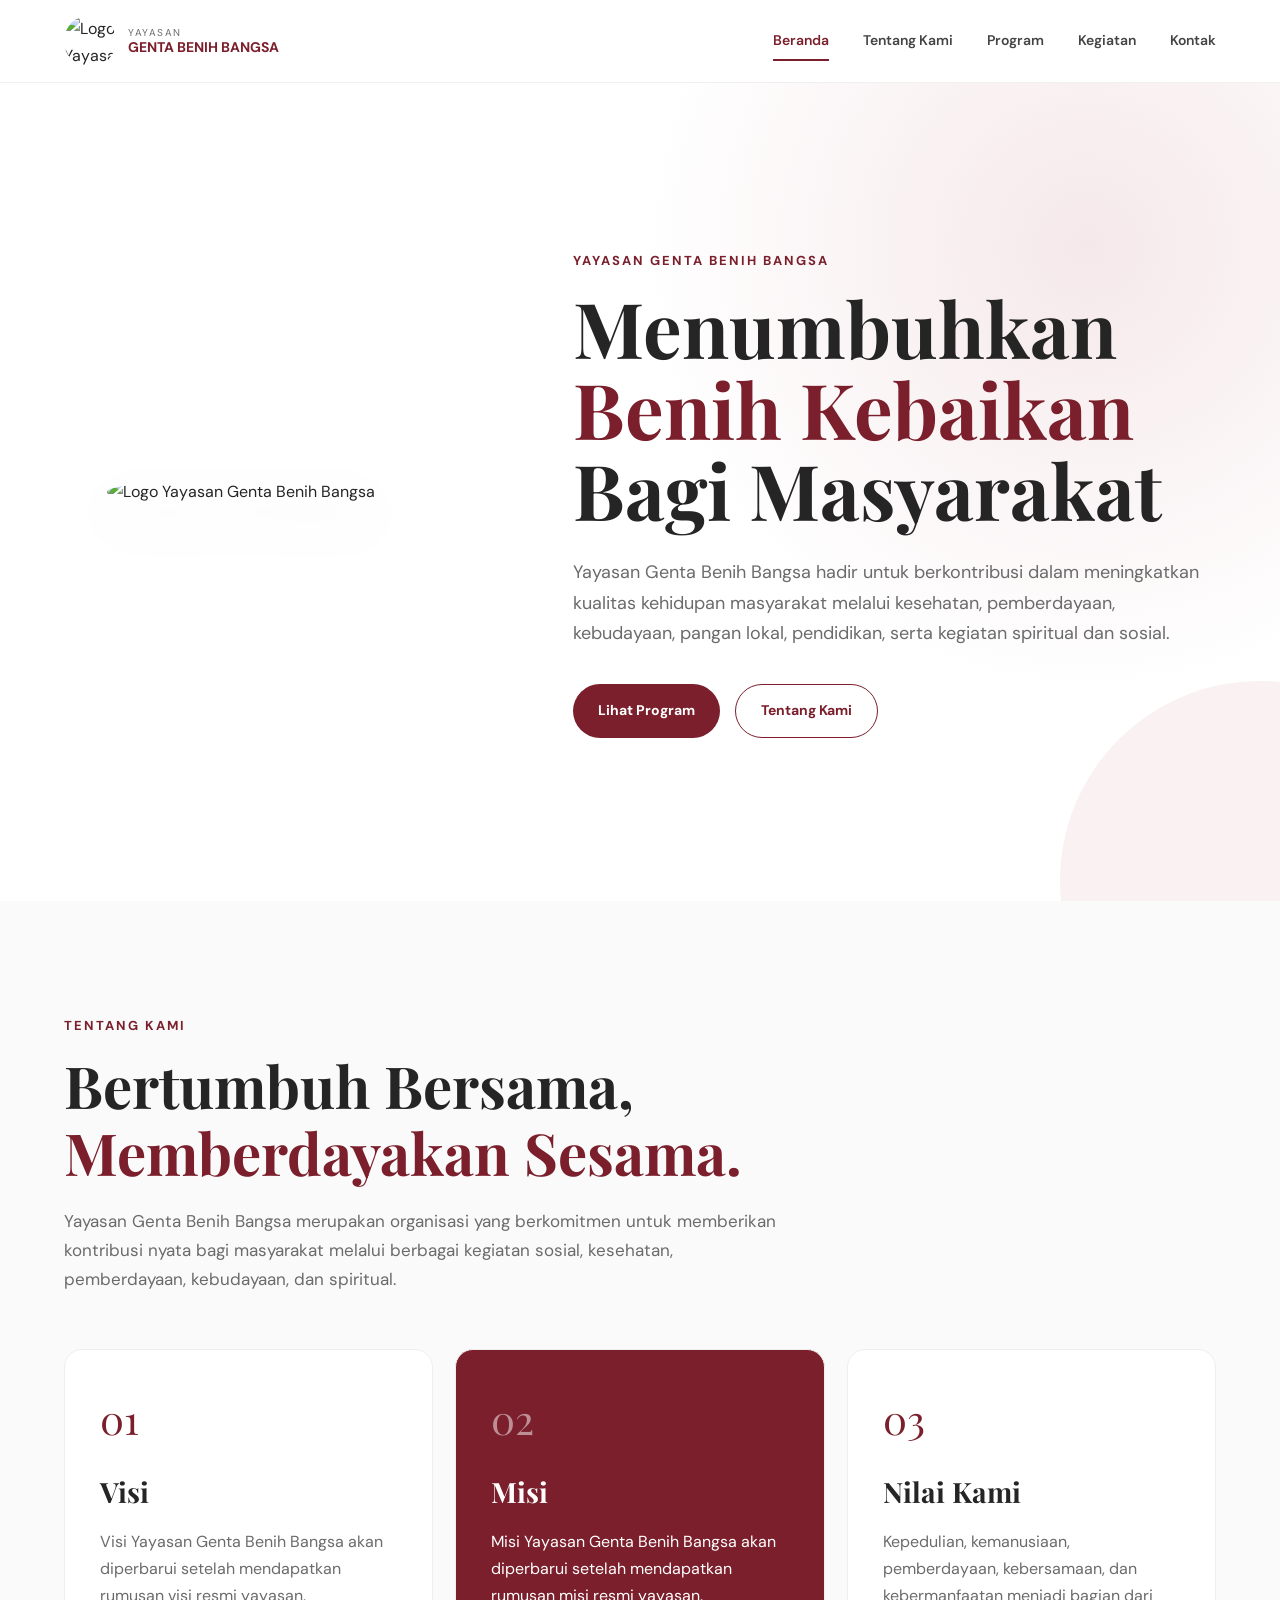
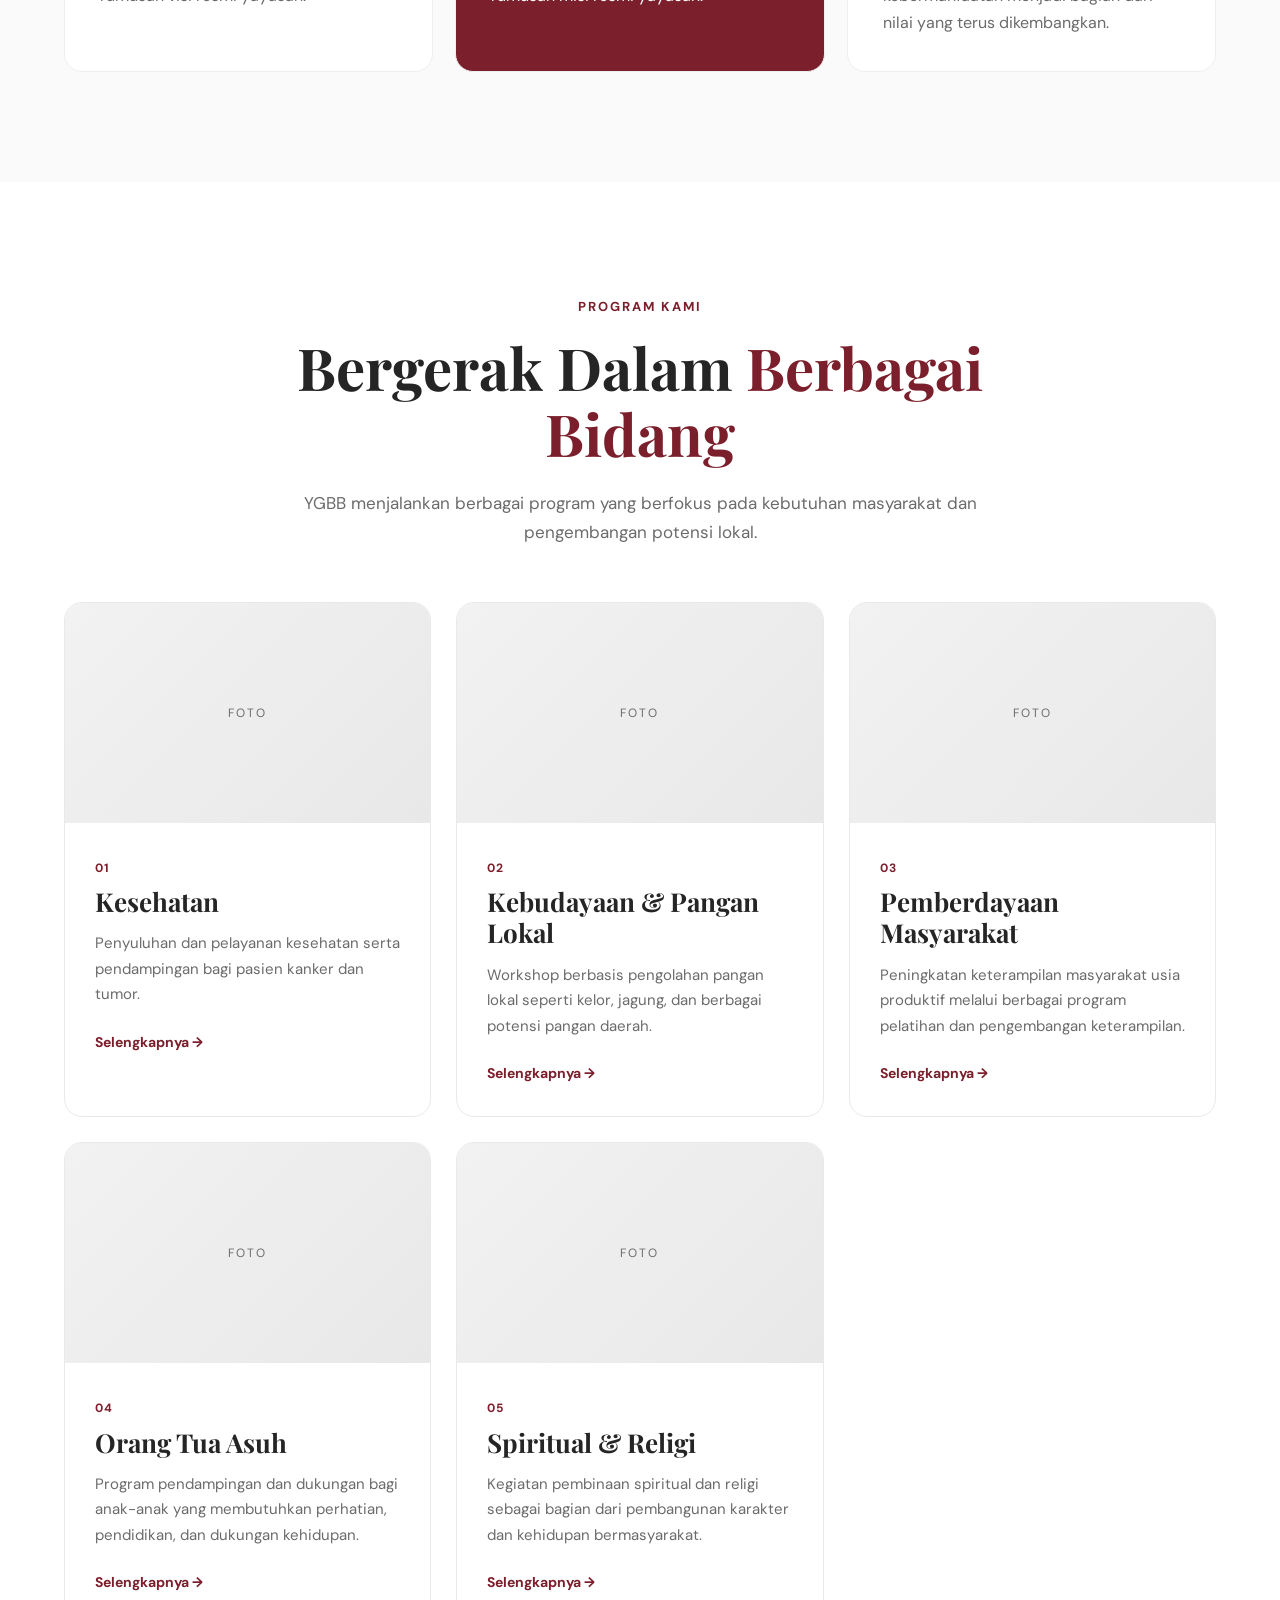
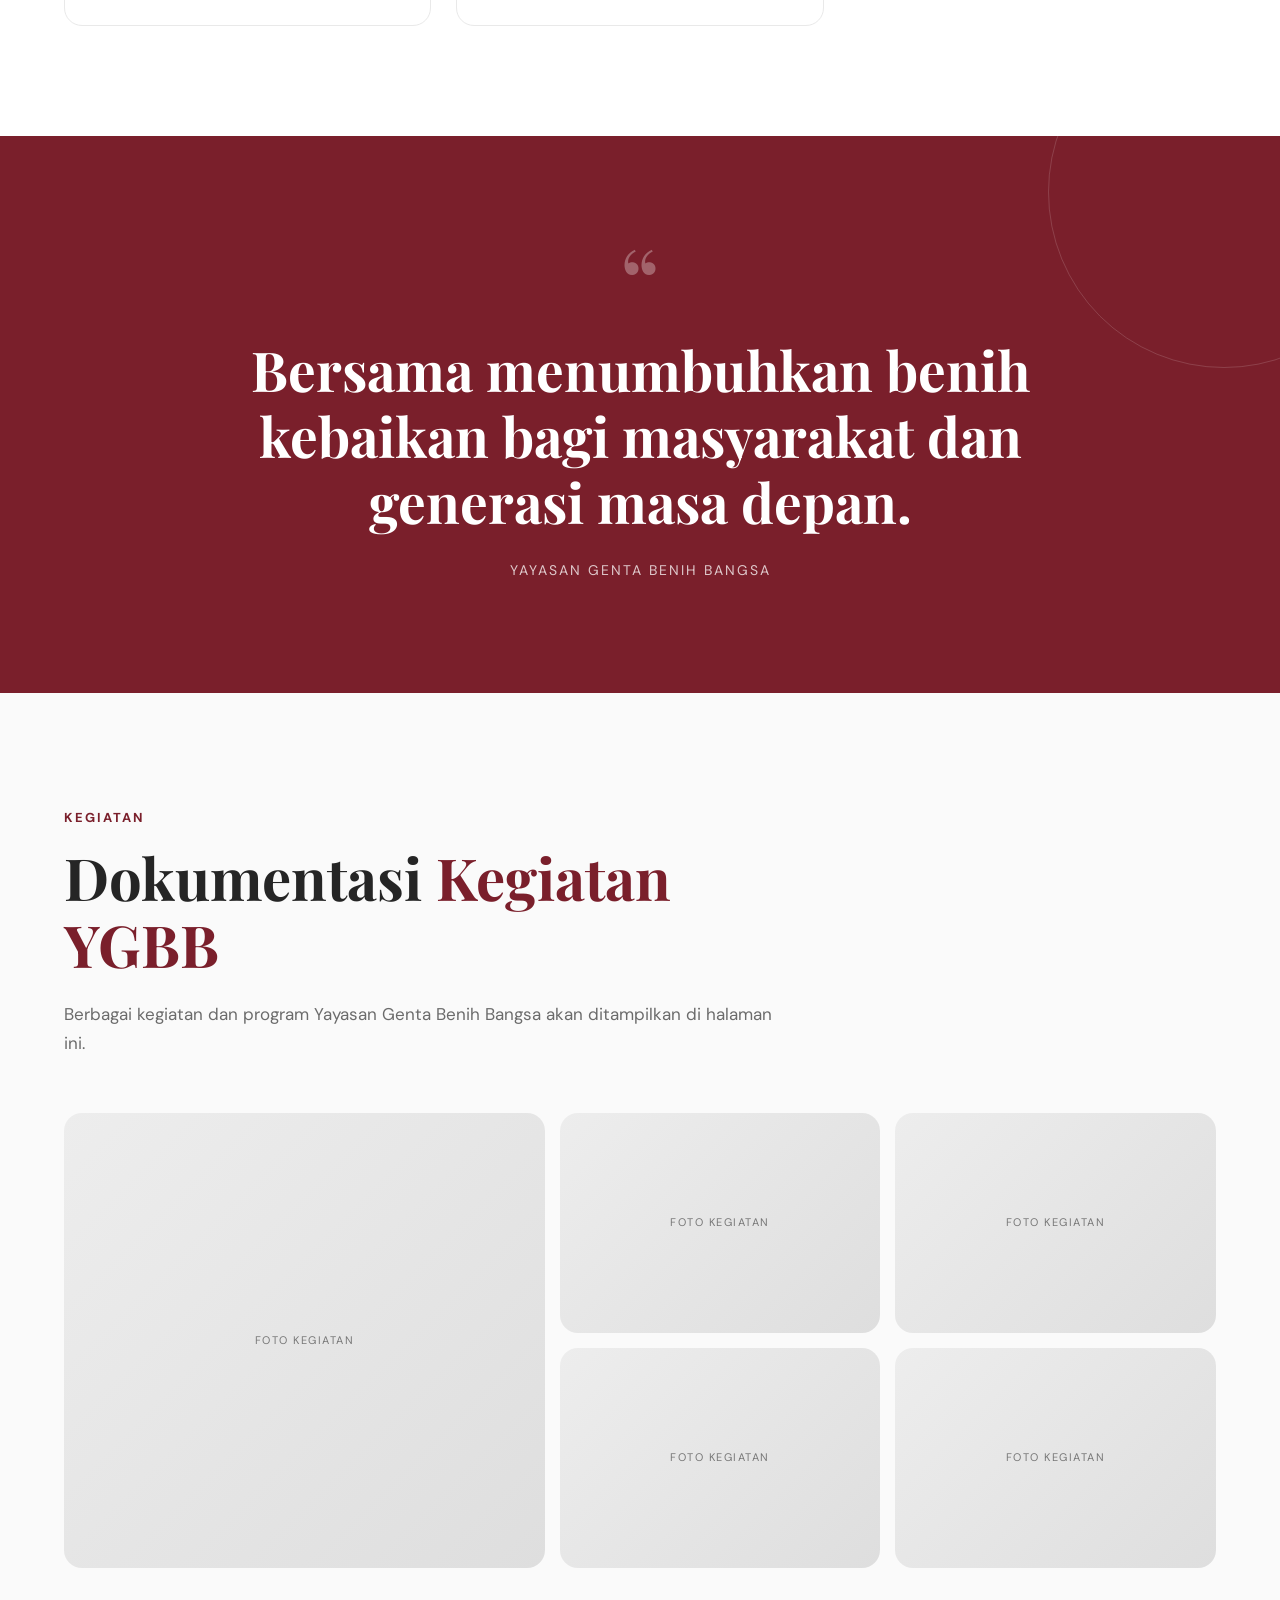
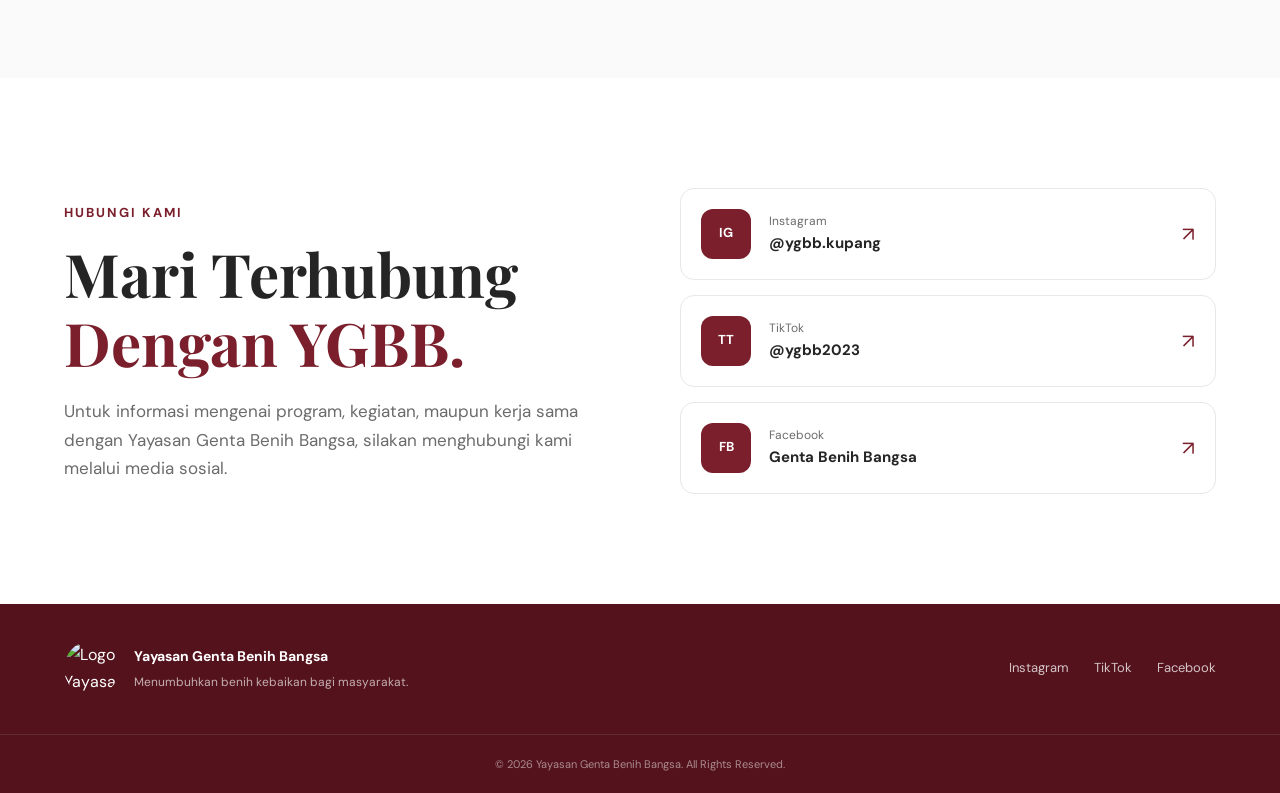
==== index.html @ b781b18c "Add files via upload" ====
<!DOCTYPE html>
<html lang="id">
<head>
    <meta charset="UTF-8">
    <meta name="viewport" content="width=device-width, initial-scale=1.0">

    <title>Yayasan Genta Benih Bangsa</title>

    <meta 
        name="description" 
        content="Yayasan Genta Benih Bangsa bergerak dalam bidang kesehatan, kebudayaan dan pangan lokal, pemberdayaan masyarakat, orang tua asuh, serta spiritual dan religi."
    >

    <link rel="stylesheet" href="style.css">

    <!-- Google Fonts -->
    <link rel="preconnect" href="https://fonts.googleapis.com">
    <link rel="preconnect" href="https://fonts.gstatic.com" crossorigin>
    <link 
        href="https://fonts.googleapis.com/css2?family=DM+Sans:wght@400;500;600;700&family=Playfair+Display:wght@600;700&display=swap" 
        rel="stylesheet"
    >
</head>

<body>

    <!-- ================= NAVBAR ================= -->
    <header class="navbar">
        <div class="container nav-container">

            <a href="#home" class="logo-wrapper">
                <img src="assets/logoyayasan.jpeg" alt="Logo Yayasan Genta Benih Bangsa">
                <div class="logo-text">
                    <span>YAYASAN</span>
                    <strong>GENTA BENIH BANGSA</strong>
                </div>
            </a>

            <nav class="nav-menu">
                <a href="#home" class="active">Beranda</a>
                <a href="#about">Tentang Kami</a>
                <a href="#program">Program</a>
                <a href="#activities">Kegiatan</a>
                <a href="#contact">Kontak</a>
            </nav>

            <button class="menu-toggle" aria-label="Buka menu">
                ☰
            </button>

        </div>
    </header>


    <!-- ================= HERO ================= -->
    <main>

        <section id="home" class="hero">
            <div class="container hero-content">

                <div class="hero-logo">
                    <img 
                        src="assets/logoyayasan.jpeg" 
                        alt="Logo Yayasan Genta Benih Bangsa"
                    >
                </div>

                <div class="hero-text">

                    <span class="eyebrow">
                        YAYASAN GENTA BENIH BANGSA
                    </span>

                    <h1>
                        Menumbuhkan
                        <span>Benih Kebaikan</span>
                        Bagi Masyarakat
                    </h1>

                    <p>
                        Yayasan Genta Benih Bangsa hadir untuk berkontribusi
                        dalam meningkatkan kualitas kehidupan masyarakat melalui
                        kesehatan, pemberdayaan, kebudayaan, pangan lokal,
                        pendidikan, serta kegiatan spiritual dan sosial.
                    </p>

                    <div class="hero-buttons">
                        <a href="#program" class="btn btn-primary">
                            Lihat Program
                        </a>

                        <a href="#about" class="btn btn-outline">
                            Tentang Kami
                        </a>
                    </div>

                </div>

            </div>
        </section>


        <!-- ================= ABOUT ================= -->
        <section id="about" class="about section">

            <div class="container">

                <div class="section-heading">
                    <span class="eyebrow">TENTANG KAMI</span>

                    <h2>
                        Bertumbuh Bersama,
                        <span>Memberdayakan Sesama.</span>
                    </h2>

                    <p>
                        Yayasan Genta Benih Bangsa merupakan organisasi yang
                        berkomitmen untuk memberikan kontribusi nyata bagi
                        masyarakat melalui berbagai kegiatan sosial,
                        kesehatan, pemberdayaan, kebudayaan, dan spiritual.
                    </p>
                </div>


                <div class="about-grid">

                    <div class="about-card">
                        <div class="about-number">01</div>

                        <h3>Visi</h3>

                        <p>
                            Visi Yayasan Genta Benih Bangsa akan diperbarui
                            setelah mendapatkan rumusan visi resmi yayasan.
                        </p>
                    </div>


                    <div class="about-card featured">
                        <div class="about-number">02</div>

                        <h3>Misi</h3>

                        <p>
                            Misi Yayasan Genta Benih Bangsa akan diperbarui
                            setelah mendapatkan rumusan misi resmi yayasan.
                        </p>
                    </div>


                    <div class="about-card">
                        <div class="about-number">03</div>

                        <h3>Nilai Kami</h3>

                        <p>
                            Kepedulian, kemanusiaan, pemberdayaan,
                            kebersamaan, dan kebermanfaatan menjadi bagian
                            dari nilai yang terus dikembangkan.
                        </p>
                    </div>

                </div>

            </div>

        </section>


        <!-- ================= PROGRAM ================= -->
        <section id="program" class="program section">

            <div class="container">

                <div class="section-heading centered">

                    <span class="eyebrow">PROGRAM KAMI</span>

                    <h2>
                        Bergerak Dalam
                        <span>Berbagai Bidang</span>
                    </h2>

                    <p>
                        YGBB menjalankan berbagai program yang berfokus pada
                        kebutuhan masyarakat dan pengembangan potensi lokal.
                    </p>

                </div>


                <div class="program-grid">

                    <!-- Program 1 -->
                    <article class="program-card">

                        <div class="program-image">
                            <span>FOTO</span>
                        </div>

                        <div class="program-content">

                            <span class="program-number">01</span>

                            <h3>Kesehatan</h3>

                            <p>
                                Penyuluhan dan pelayanan kesehatan serta
                                pendampingan bagi pasien kanker dan tumor.
                            </p>

                            <a href="#" class="program-link">
                                Selengkapnya →
                            </a>

                        </div>

                    </article>


                    <!-- Program 2 -->
                    <article class="program-card">

                        <div class="program-image">
                            <span>FOTO</span>
                        </div>

                        <div class="program-content">

                            <span class="program-number">02</span>

                            <h3>
                                Kebudayaan &amp;
                                Pangan Lokal
                            </h3>

                            <p>
                                Workshop berbasis pengolahan pangan lokal
                                seperti kelor, jagung, dan berbagai potensi
                                pangan daerah.
                            </p>

                            <a href="#" class="program-link">
                                Selengkapnya →
                            </a>

                        </div>

                    </article>


                    <!-- Program 3 -->
                    <article class="program-card">

                        <div class="program-image">
                            <span>FOTO</span>
                        </div>

                        <div class="program-content">

                            <span class="program-number">03</span>

                            <h3>Pemberdayaan Masyarakat</h3>

                            <p>
                                Peningkatan keterampilan masyarakat usia
                                produktif melalui berbagai program pelatihan
                                dan pengembangan keterampilan.
                            </p>

                            <a href="#" class="program-link">
                                Selengkapnya →
                            </a>

                        </div>

                    </article>


                    <!-- Program 4 -->
                    <article class="program-card">

                        <div class="program-image">
                            <span>FOTO</span>
                        </div>

                        <div class="program-content">

                            <span class="program-number">04</span>

                            <h3>Orang Tua Asuh</h3>

                            <p>
                                Program pendampingan dan dukungan bagi
                                anak-anak yang membutuhkan perhatian,
                                pendidikan, dan dukungan kehidupan.
                            </p>

                            <a href="#" class="program-link">
                                Selengkapnya →
                            </a>

                        </div>

                    </article>


                    <!-- Program 5 -->
                    <article class="program-card">

                        <div class="program-image">
                            <span>FOTO</span>
                        </div>

                        <div class="program-content">

                            <span class="program-number">05</span>

                            <h3>Spiritual &amp; Religi</h3>

                            <p>
                                Kegiatan pembinaan spiritual dan religi
                                sebagai bagian dari pembangunan karakter
                                dan kehidupan bermasyarakat.
                            </p>

                            <a href="#" class="program-link">
                                Selengkapnya →
                            </a>

                        </div>

                    </article>

                </div>

            </div>

        </section>


        <!-- ================= QUOTE ================= -->
        <section class="quote-section">

            <div class="container quote-container">

                <span class="quote-mark">“</span>

                <h2>
                    Bersama menumbuhkan benih kebaikan
                    bagi masyarakat dan generasi masa depan.
                </h2>

                <p>
                    Yayasan Genta Benih Bangsa
                </p>

            </div>

        </section>


        <!-- ================= ACTIVITIES ================= -->
        <section id="activities" class="activities section">

            <div class="container">

                <div class="section-heading">

                    <span class="eyebrow">KEGIATAN</span>

                    <h2>
                        Dokumentasi
                        <span>Kegiatan YGBB</span>
                    </h2>

                    <p>
                        Berbagai kegiatan dan program Yayasan Genta Benih
                        Bangsa akan ditampilkan di halaman ini.
                    </p>

                </div>


                <div class="gallery-grid">

                    <div class="gallery-item large">
                        <span>FOTO KEGIATAN</span>
                    </div>

                    <div class="gallery-item">
                        <span>FOTO KEGIATAN</span>
                    </div>

                    <div class="gallery-item">
                        <span>FOTO KEGIATAN</span>
                    </div>

                    <div class="gallery-item">
                        <span>FOTO KEGIATAN</span>
                    </div>

                    <div class="gallery-item">
                        <span>FOTO KEGIATAN</span>
                    </div>

                </div>

            </div>

        </section>


        <!-- ================= CONTACT ================= -->
        <section id="contact" class="contact section">

            <div class="container contact-container">

                <div class="contact-info">

                    <span class="eyebrow">HUBUNGI KAMI</span>

                    <h2>
                        Mari Terhubung
                        <span>Dengan YGBB.</span>
                    </h2>

                    <p>
                        Untuk informasi mengenai program, kegiatan,
                        maupun kerja sama dengan Yayasan Genta Benih Bangsa,
                        silakan menghubungi kami melalui media sosial.
                    </p>

                </div>


                <div class="social-container">

                    <a 
                        href="https://www.instagram.com/ygbb.kupang"
                        target="_blank"
                        class="social-card"
                    >
                        <div class="social-icon">
                            IG
                        </div>

                        <div>
                            <span>Instagram</span>
                            <strong>@ygbb.kupang</strong>
                        </div>

                        <span class="social-arrow">↗</span>
                    </a>


                    <a 
                        href="https://www.tiktok.com/@ygbb2023"
                        target="_blank"
                        class="social-card"
                    >
                        <div class="social-icon">
                            TT
                        </div>

                        <div>
                            <span>TikTok</span>
                            <strong>@ygbb2023</strong>
                        </div>

                        <span class="social-arrow">↗</span>
                    </a>


                    <a 
                        href="https://www.facebook.com/share/1HcL8janwg/"
                        target="_blank"
                        class="social-card"
                    >
                        <div class="social-icon">
                            FB
                        </div>

                        <div>
                            <span>Facebook</span>
                            <strong>Genta Benih Bangsa</strong>
                        </div>

                        <span class="social-arrow">↗</span>
                    </a>

                </div>

            </div>

        </section>

    </main>


    <!-- ================= FOOTER ================= -->
    <footer class="footer">

        <div class="container footer-container">

            <div class="footer-brand">

                <img 
                    src="assets/logoyayasan.jpeg" 
                    alt="Logo Yayasan Genta Benih Bangsa"
                >

                <div>
                    <strong>Yayasan Genta Benih Bangsa</strong>

                    <p>
                        Menumbuhkan benih kebaikan bagi masyarakat.
                    </p>
                </div>

            </div>


            <div class="footer-social">

                <a 
                    href="https://www.instagram.com/ygbb.kupang"
                    target="_blank"
                >
                    Instagram
                </a>

                <a 
                    href="https://www.tiktok.com/@ygbb2023"
                    target="_blank"
                >
                    TikTok
                </a>

                <a 
                    href="https://www.facebook.com/share/1HcL8janwg/"
                    target="_blank"
                >
                    Facebook
                </a>

            </div>

        </div>


        <div class="footer-bottom">

            <div class="container">

                <p>
                    © 2026 Yayasan Genta Benih Bangsa. All Rights Reserved.
                </p>

            </div>

        </div>

    </footer>


    <!-- ================= SIMPLE MOBILE MENU ================= -->
    <script>

        const menuToggle = document.querySelector(".menu-toggle");
        const navMenu = document.querySelector(".nav-menu");

        menuToggle.addEventListener("click", () => {
            navMenu.classList.toggle("show");
        });

        document.querySelectorAll(".nav-menu a").forEach(link => {
            link.addEventListener("click", () => {
                navMenu.classList.remove("show");
            });
        });

    </script>

</body>
</html>
---- style.css ----
/* =========================================
   ROOT
========================================= */

:root {
    --maroon: #7a1f2b;
    --dark-maroon: #54131c;
    --light-maroon: #f5e8ea;

    --white: #ffffff;
    --off-white: #fafafa;

    --black: #252525;
    --gray: #6b6b6b;
    --light-gray: #e8e8e8;

    --container: 1180px;

    --radius: 18px;

    --shadow:
        0 15px 40px rgba(0, 0, 0, 0.08);
}


/* =========================================
   RESET
========================================= */

* {
    margin: 0;
    padding: 0;
    box-sizing: border-box;
}

html {
    scroll-behavior: smooth;
}

body {
    font-family: "DM Sans", sans-serif;
    color: var(--black);
    background: var(--white);
    line-height: 1.7;
}

img {
    max-width: 100%;
    display: block;
}

a {
    color: inherit;
    text-decoration: none;
}

button {
    font-family: inherit;
}


/* =========================================
   GENERAL
========================================= */

.container {
    width: min(90%, var(--container));
    margin: 0 auto;
}

.section {
    padding: 110px 0;
}

.eyebrow {
    display: inline-block;

    color: var(--maroon);

    font-size: 13px;
    font-weight: 700;

    letter-spacing: 2px;
    text-transform: uppercase;

    margin-bottom: 15px;
}

.section-heading {
    max-width: 720px;
    margin-bottom: 55px;
}

.section-heading.centered {
    text-align: center;
    margin-left: auto;
    margin-right: auto;
}

.section-heading h2 {
    font-family: "Playfair Display", serif;

    font-size: clamp(36px, 5vw, 58px);
    line-height: 1.15;

    margin-bottom: 22px;
}

.section-heading h2 span {
    color: var(--maroon);
}

.section-heading p {
    color: var(--gray);
    font-size: 17px;
}


/* =========================================
   NAVBAR
========================================= */

.navbar {
    position: sticky;
    top: 0;
    z-index: 1000;

    background: rgba(255, 255, 255, 0.96);

    border-bottom: 1px solid rgba(0, 0, 0, 0.06);

    backdrop-filter: blur(12px);
}

.nav-container {
    min-height: 82px;

    display: flex;
    align-items: center;
    justify-content: space-between;
}

.logo-wrapper {
    display: flex;
    align-items: center;
    gap: 12px;
}

.logo-wrapper img {
    width: 52px;
    height: 52px;

    object-fit: contain;

    border-radius: 50%;
}

.logo-text {
    display: flex;
    flex-direction: column;

    line-height: 1.2;
}

.logo-text span {
    font-size: 10px;
    letter-spacing: 1.5px;
    color: var(--gray);
}

.logo-text strong {
    font-size: 14px;
    color: var(--maroon);
}

.nav-menu {
    display: flex;
    align-items: center;
    gap: 34px;
}

.nav-menu a {
    position: relative;

    font-size: 14px;
    font-weight: 600;

    color: #444;

    transition: 0.3s ease;
}

.nav-menu a::after {
    content: "";

    position: absolute;

    left: 0;
    bottom: -8px;

    width: 0;
    height: 2px;

    background: var(--maroon);

    transition: 0.3s ease;
}

.nav-menu a:hover,
.nav-menu a.active {
    color: var(--maroon);
}

.nav-menu a:hover::after,
.nav-menu a.active::after {
    width: 100%;
}

.menu-toggle {
    display: none;

    border: none;
    background: transparent;

    font-size: 26px;
    cursor: pointer;

    color: var(--maroon);
}


/* =========================================
   HERO
========================================= */

.hero {
    position: relative;

    min-height: calc(100vh - 82px);

    display: flex;
    align-items: center;

    background:
        radial-gradient(
            circle at 85% 20%,
            var(--light-maroon),
            transparent 35%
        );

    overflow: hidden;
}

.hero::before {
    content: "";

    position: absolute;

    width: 400px;
    height: 400px;

    border-radius: 50%;

    background: var(--light-maroon);

    right: -180px;
    bottom: -180px;

    opacity: 0.6;
}

.hero-content {
    display: grid;

    grid-template-columns: 0.8fr 1.2fr;

    align-items: center;

    gap: 80px;

    padding: 80px 0;
}

.hero-logo {
    display: flex;
    justify-content: center;
}

.hero-logo img {
    width: min(400px, 80%);

    border-radius: 50%;

    filter: drop-shadow(
        0 20px 30px rgba(122, 31, 43, 0.15)
    );
}

.hero-text {
    position: relative;
    z-index: 2;
}

.hero-text h1 {
    max-width: 700px;

    font-family: "Playfair Display", serif;

    font-size: clamp(48px, 6vw, 78px);

    line-height: 1.05;

    margin-bottom: 28px;
}

.hero-text h1 span {
    color: var(--maroon);
}

.hero-text p {
    max-width: 680px;

    color: var(--gray);

    font-size: 18px;

    margin-bottom: 35px;
}

.hero-buttons {
    display: flex;
    gap: 15px;
    flex-wrap: wrap;
}

.btn {
    display: inline-flex;

    align-items: center;
    justify-content: center;

    padding: 14px 25px;

    border-radius: 50px;

    font-size: 14px;
    font-weight: 700;

    transition: 0.3s ease;
}

.btn-primary {
    color: var(--white);
    background: var(--maroon);
}

.btn-primary:hover {
    background: var(--dark-maroon);

    transform: translateY(-2px);
}

.btn-outline {
    color: var(--maroon);

    border: 1px solid var(--maroon);
}

.btn-outline:hover {
    color: var(--white);
    background: var(--maroon);
}


/* =========================================
   ABOUT
========================================= */

.about {
    background: var(--off-white);
}

.about-grid {
    display: grid;

    grid-template-columns:
        repeat(3, 1fr);

    gap: 22px;
}

.about-card {
    padding: 35px;

    background: var(--white);

    border: 1px solid #eeeeee;

    border-radius: var(--radius);

    transition: 0.3s ease;
}

.about-card:hover {
    transform: translateY(-6px);

    box-shadow: var(--shadow);
}

.about-card.featured {
    color: var(--white);

    background: var(--maroon);
}

.about-card.featured h3,
.about-card.featured p {
    color: var(--white);
}

.about-number {
    font-family: "Playfair Display", serif;

    font-size: 40px;

    color: var(--maroon);

    margin-bottom: 15px;
}

.featured .about-number {
    color: rgba(255, 255, 255, 0.5);
}

.about-card h3 {
    font-family: "Playfair Display", serif;

    font-size: 28px;

    margin-bottom: 12px;
}

.about-card p {
    color: var(--gray);
}


/* =========================================
   PROGRAM
========================================= */

.program {
    background: var(--white);
}

.program-grid {
    display: grid;

    grid-template-columns:
        repeat(3, 1fr);

    gap: 25px;
}

.program-card {
    overflow: hidden;

    background: var(--white);

    border: 1px solid #e9e9e9;

    border-radius: var(--radius);

    transition: 0.35s ease;
}

.program-card:hover {
    transform: translateY(-8px);

    box-shadow: var(--shadow);

    border-color: transparent;
}

.program-image {
    height: 220px;

    display: flex;
    align-items: center;
    justify-content: center;

    color: var(--gray);

    background:
        linear-gradient(
            135deg,
            #f2f2f2,
            #e8e8e8
        );

    font-size: 12px;

    letter-spacing: 2px;
}

.program-content {
    padding: 30px;
}

.program-number {
    display: inline-block;

    color: var(--maroon);

    font-size: 12px;
    font-weight: 700;

    letter-spacing: 1px;

    margin-bottom: 8px;
}

.program-content h3 {
    font-family: "Playfair Display", serif;

    font-size: 26px;

    line-height: 1.2;

    margin-bottom: 14px;
}

.program-content p {
    color: var(--gray);

    font-size: 15px;

    margin-bottom: 20px;
}

.program-link {
    color: var(--maroon);

    font-size: 14px;

    font-weight: 700;
}

.program-link:hover {
    text-decoration: underline;
}


/* =========================================
   QUOTE
========================================= */

.quote-section {
    position: relative;

    padding: 110px 0;

    color: var(--white);

    background: var(--maroon);

    overflow: hidden;
}

.quote-section::before {
    content: "";

    position: absolute;

    width: 350px;
    height: 350px;

    border-radius: 50%;

    border: 1px solid rgba(255, 255, 255, 0.15);

    right: -120px;
    top: -120px;
}

.quote-container {
    text-align: center;

    max-width: 900px;
}

.quote-mark {
    display: block;

    font-family: "Playfair Display", serif;

    font-size: 100px;

    line-height: 0.7;

    opacity: 0.3;

    margin-bottom: 20px;
}

.quote-container h2 {
    font-family: "Playfair Display", serif;

    font-size: clamp(32px, 5vw, 55px);

    line-height: 1.2;

    margin-bottom: 25px;
}

.quote-container p {
    opacity: 0.75;

    font-size: 14px;

    letter-spacing: 2px;

    text-transform: uppercase;
}


/* =========================================
   ACTIVITIES
========================================= */

.activities {
    background: var(--off-white);
}

.gallery-grid {
    display: grid;

    grid-template-columns:
        1.5fr 1fr 1fr;

    grid-auto-rows: 220px;

    gap: 15px;
}

.gallery-item {
    display: flex;

    align-items: center;
    justify-content: center;

    background:
        linear-gradient(
            135deg,
            #ededed,
            #dedede
        );

    color: #777;

    font-size: 11px;

    letter-spacing: 1.5px;

    border-radius: var(--radius);

    overflow: hidden;
}

.gallery-item.large {
    grid-row: span 2;
}

.gallery-item:hover {
    filter: brightness(0.95);
}


/* =========================================
   CONTACT
========================================= */

.contact {
    background: var(--white);
}

.contact-container {
    display: grid;

    grid-template-columns: 1fr 1fr;

    gap: 80px;

    align-items: center;
}

.contact-info h2 {
    font-family: "Playfair Display", serif;

    font-size: clamp(40px, 5vw, 60px);

    line-height: 1.15;

    margin-bottom: 20px;
}

.contact-info h2 span {
    color: var(--maroon);
}

.contact-info p {
    max-width: 550px;

    color: var(--gray);

    font-size: 17px;
}

.social-container {
    display: flex;
    flex-direction: column;

    gap: 15px;
}

.social-card {
    display: flex;

    align-items: center;

    gap: 18px;

    padding: 20px;

    border: 1px solid #e8e8e8;

    border-radius: 14px;

    transition: 0.3s ease;
}

.social-card:hover {
    border-color: var(--maroon);

    transform: translateX(5px);

    box-shadow: var(--shadow);
}

.social-icon {
    width: 50px;
    height: 50px;

    display: flex;
    align-items: center;
    justify-content: center;

    flex-shrink: 0;

    color: var(--white);

    background: var(--maroon);

    border-radius: 12px;

    font-size: 13px;
    font-weight: 700;
}

.social-card div:nth-child(2) {
    display: flex;
    flex-direction: column;
}

.social-card span {
    color: var(--gray);

    font-size: 12px;
}

.social-card strong {
    color: var(--black);

    font-size: 15px;
}

.social-arrow {
    margin-left: auto;

    color: var(--maroon) !important;

    font-size: 20px !important;
}


/* =========================================
   FOOTER
========================================= */

.footer {
    color: var(--white);

    background: var(--dark-maroon);
}

.footer-container {
    min-height: 130px;

    display: flex;

    align-items: center;
    justify-content: space-between;

    gap: 30px;
}

.footer-brand {
    display: flex;

    align-items: center;

    gap: 15px;
}

.footer-brand img {
    width: 55px;
    height: 55px;

    border-radius: 50%;
}

.footer-brand strong {
    display: block;

    font-size: 14px;
}

.footer-brand p {
    margin-top: 3px;

    font-size: 12px;

    opacity: 0.65;
}

.footer-social {
    display: flex;

    gap: 25px;
}

.footer-social a {
    font-size: 13px;

    opacity: 0.75;

    transition: 0.3s ease;
}

.footer-social a:hover {
    opacity: 1;
}

.footer-bottom {
    padding: 20px 0;

    border-top: 1px solid rgba(255, 255, 255, 0.1);
}

.footer-bottom p {
    text-align: center;

    font-size: 11px;

    opacity: 0.5;
}


/* =========================================
   RESPONSIVE - TABLET
========================================= */

@media (max-width: 1000px) {

    .nav-menu {
        gap: 20px;
    }

    .hero-content {
        gap: 45px;
    }

    .hero-text h1 {
        font-size: 58px;
    }

    .program-grid {
        grid-template-columns:
            repeat(2, 1fr);
    }

    .contact-container {
        gap: 40px;
    }
}


/* =========================================
   RESPONSIVE - MOBILE
========================================= */

@media (max-width: 768px) {

    .section {
        padding: 80px 0;
    }


    /* Navbar */

    .nav-container {
        min-height: 70px;
    }

    .logo-wrapper img {
        width: 45px;
        height: 45px;
    }

    .logo-text strong {
        font-size: 11px;
    }

    .menu-toggle {
        display: block;
    }

    .nav-menu {
        position: absolute;

        top: 70px;
        left: 0;

        width: 100%;

        padding: 25px;

        flex-direction: column;
        align-items: flex-start;

        background: var(--white);

        border-bottom: 1px solid #eee;

        box-shadow: 0 15px 25px rgba(0, 0, 0, 0.06);

        display: none;
    }

    .nav-menu.show {
        display: flex;
    }


    /* Hero */

    .hero {
        min-height: auto;
    }

    .hero-content {
        grid-template-columns: 1fr;

        text-align: center;

        padding: 80px 0;
    }

    .hero-logo {
        order: 1;
    }

    .hero-text {
        order: 2;
    }

    .hero-logo img {
        width: 230px;
    }

    .hero-text h1 {
        font-size: 48px;
    }

    .hero-text p {
        font-size: 16px;
    }

    .hero-buttons {
        justify-content: center;
    }


    /* About */

    .about-grid {
        grid-template-columns: 1fr;
    }


    /* Program */

    .program-grid {
        grid-template-columns: 1fr;
    }


    /* Gallery */

    .gallery-grid {
        grid-template-columns: 1fr 1fr;

        grid-auto-rows: 180px;
    }

    .gallery-item.large {
        grid-row: span 1;

        grid-column: span 2;
    }


    /* Contact */

    .contact-container {
        grid-template-columns: 1fr;
    }


    /* Footer */

    .footer-container {
        padding: 35px 0;

        flex-direction: column;

        align-items: flex-start;
    }

    .footer-social {
        flex-wrap: wrap;
    }

}


/* =========================================
   SMALL MOBILE
========================================= */

@media (max-width: 480px) {

    .hero-text h1 {
        font-size: 40px;
    }

    .section-heading h2 {
        font-size: 38px;
    }

    .program-content {
        padding: 25px;
    }

    .gallery-grid {
        grid-template-columns: 1fr;
    }

    .gallery-item.large {
        grid-column: span 1;
    }

    .footer-brand {
        align-items: flex-start;
    }

}
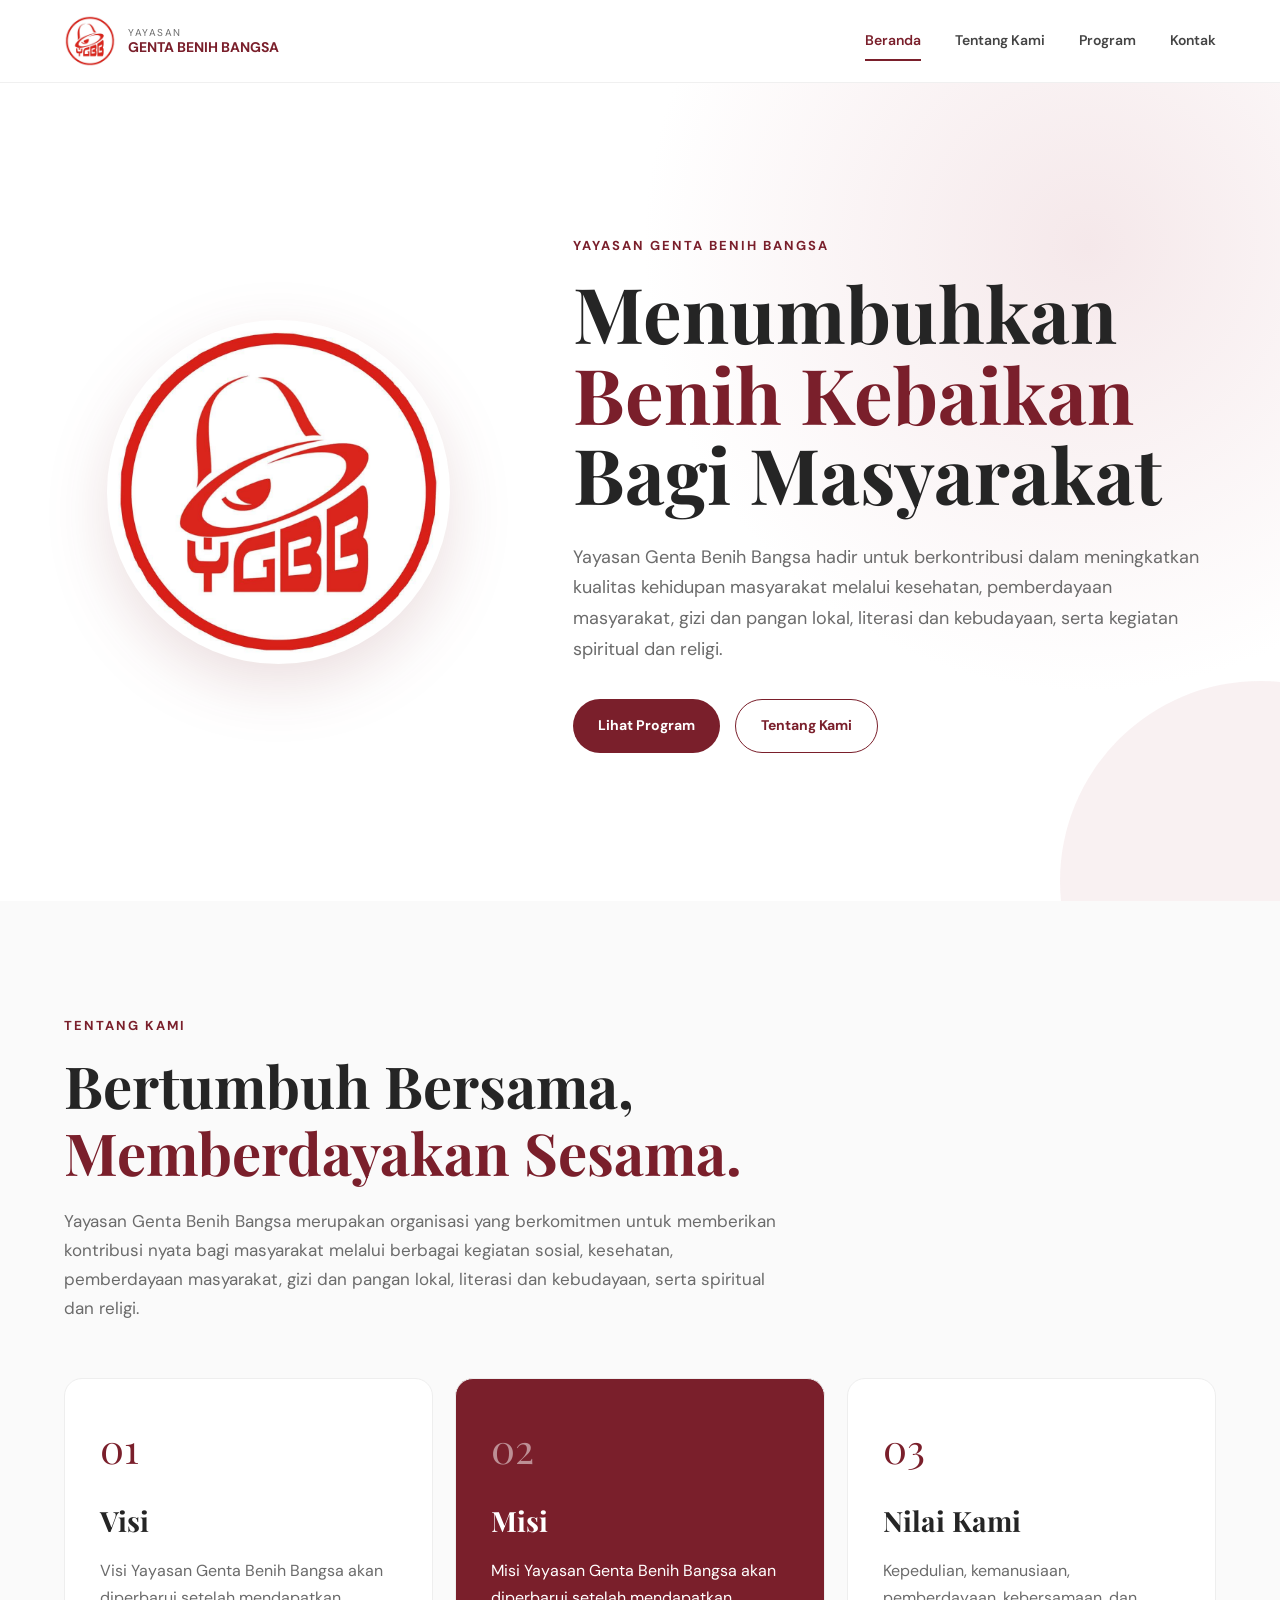
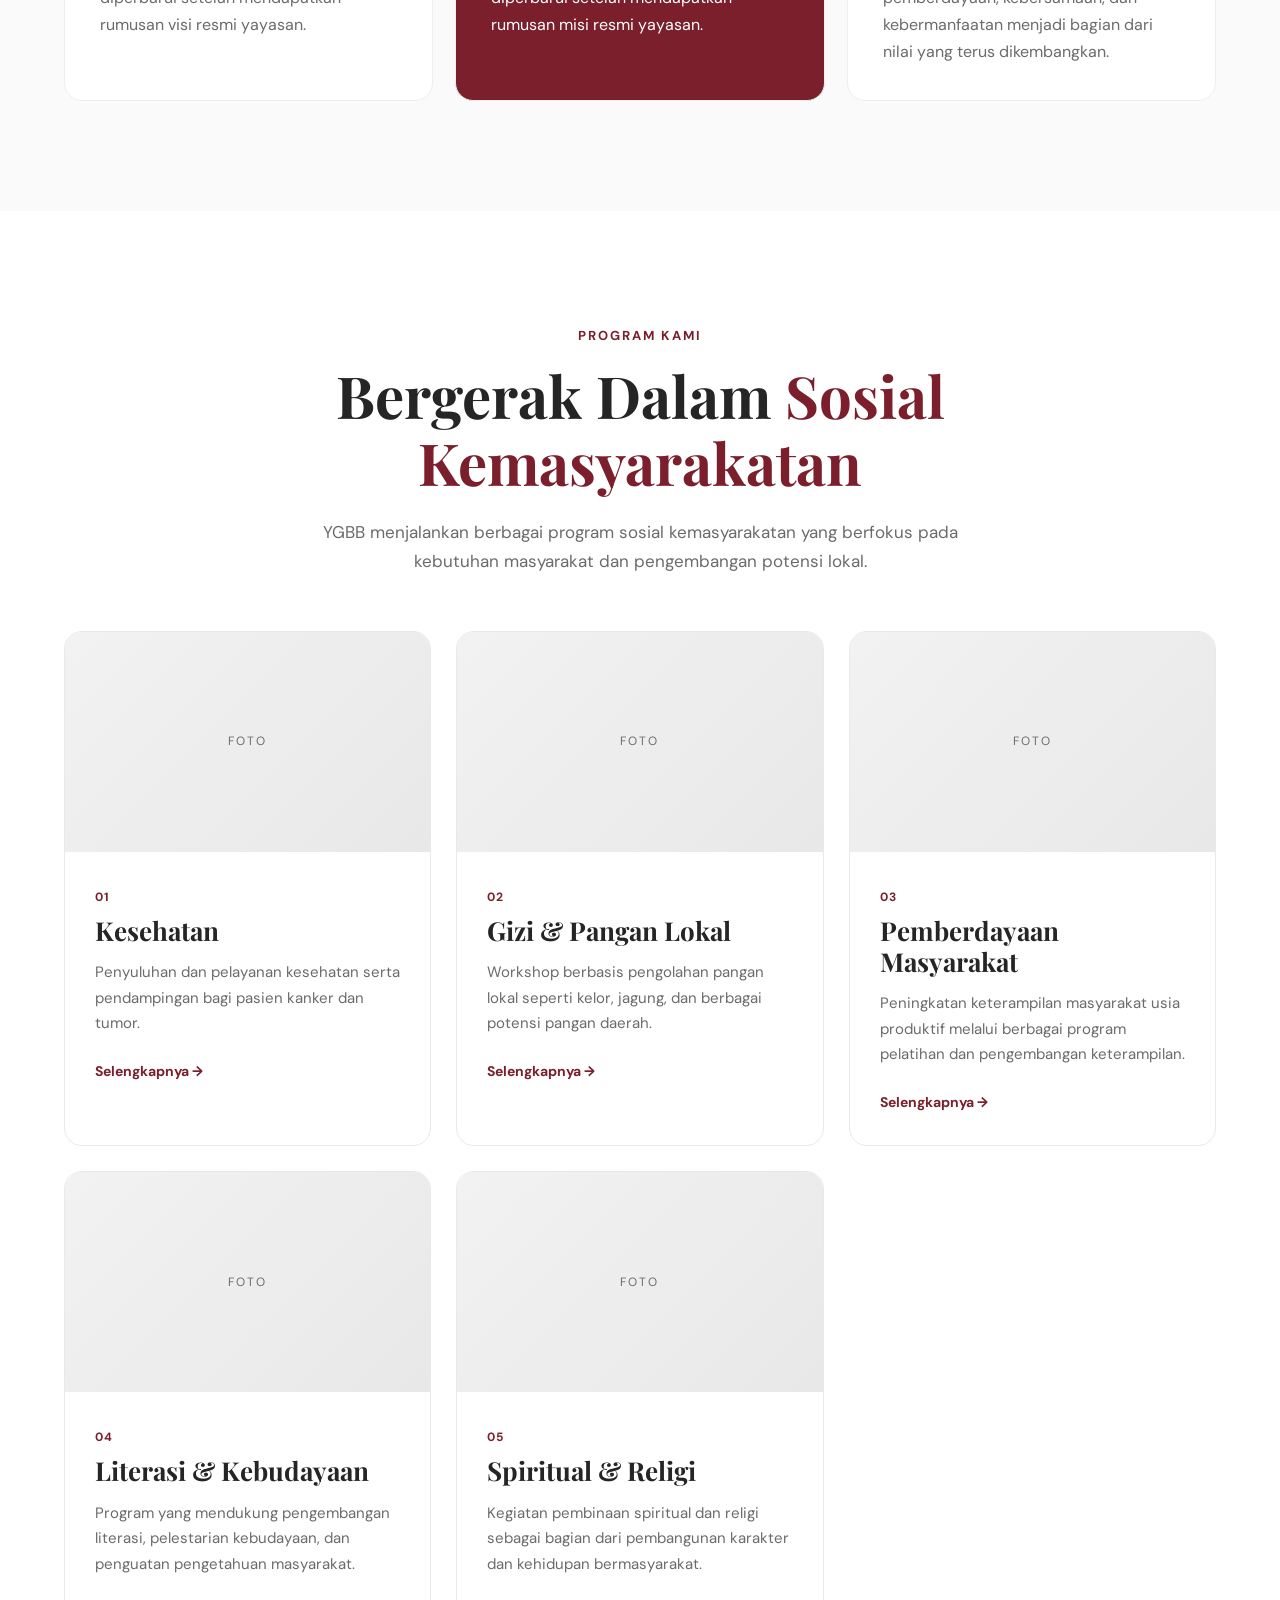
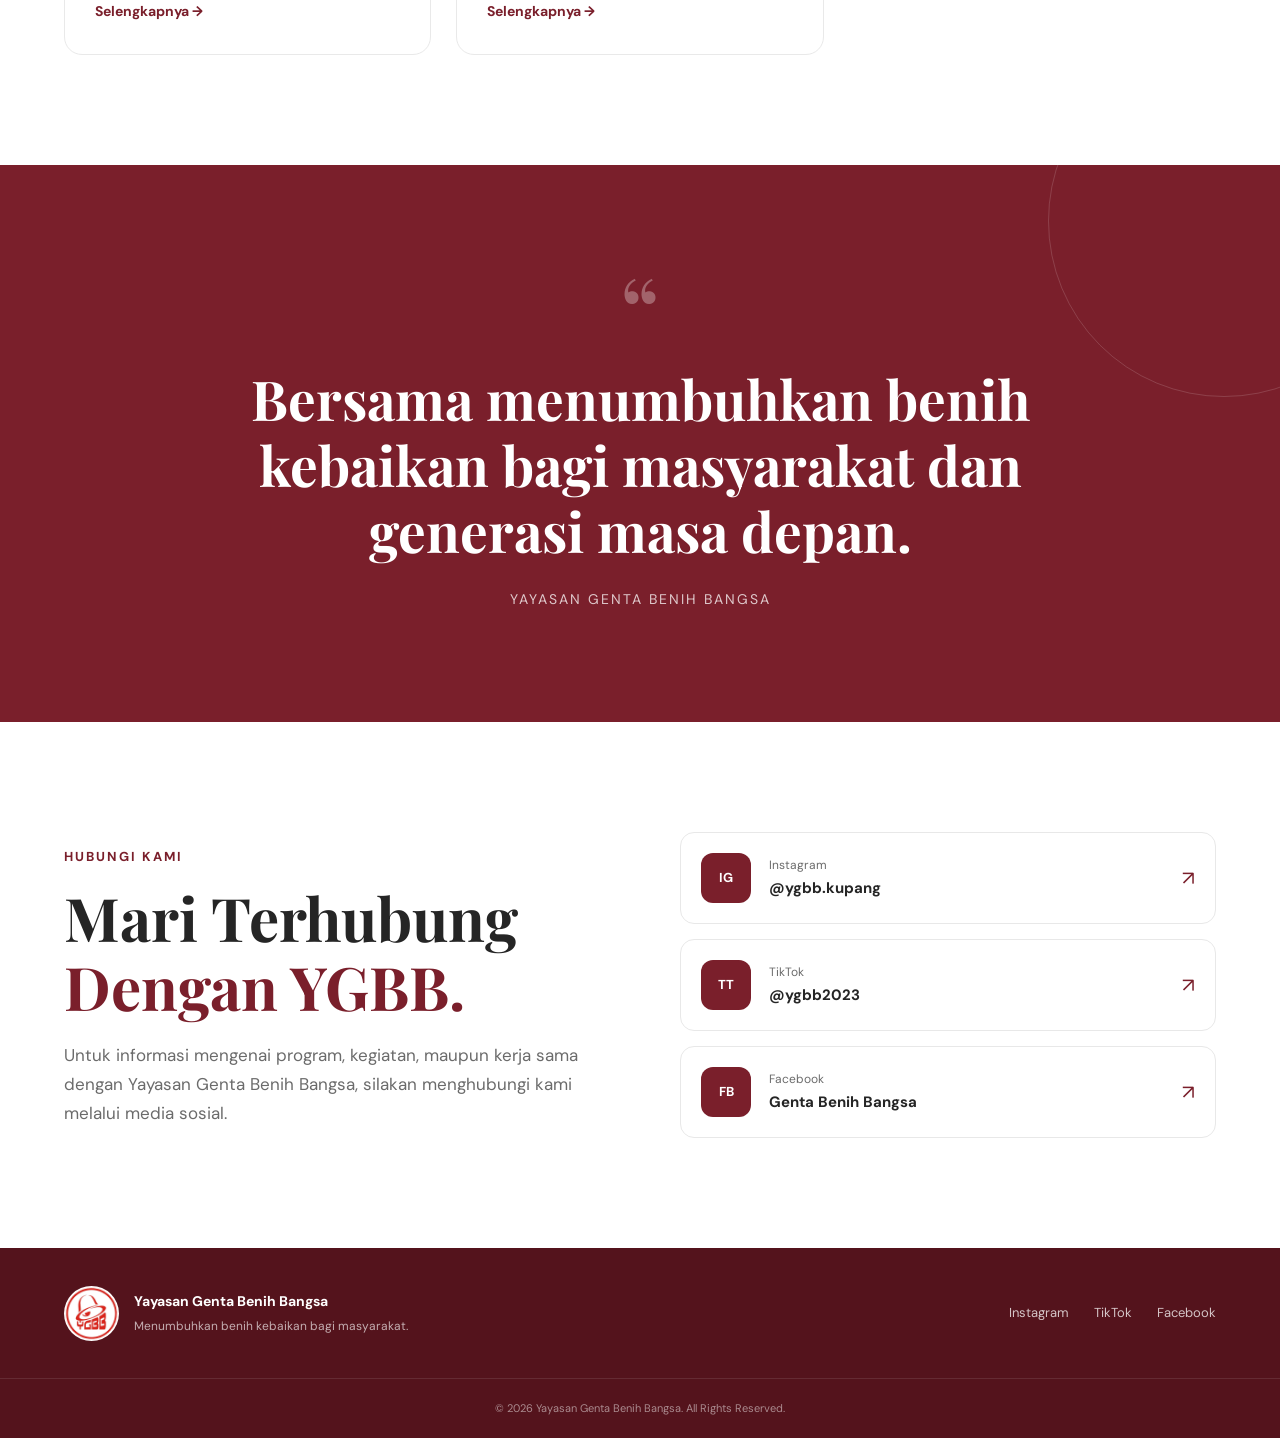
==== commit 35dd9b7a: "update program kerja YGBB" ====
--- a/index.html
+++ b/index.html
@@ -1,586 +1,535 @@
-<!DOCTYPE html>
-<html lang="id">
-<head>
-    <meta charset="UTF-8">
-    <meta name="viewport" content="width=device-width, initial-scale=1.0">
-
-    <title>Yayasan Genta Benih Bangsa</title>
-
-    <meta 
-        name="description" 
-        content="Yayasan Genta Benih Bangsa bergerak dalam bidang kesehatan, kebudayaan dan pangan lokal, pemberdayaan masyarakat, orang tua asuh, serta spiritual dan religi."
-    >
-
-    <link rel="stylesheet" href="style.css">
-
-    <!-- Google Fonts -->
-    <link rel="preconnect" href="https://fonts.googleapis.com">
-    <link rel="preconnect" href="https://fonts.gstatic.com" crossorigin>
-    <link 
-        href="https://fonts.googleapis.com/css2?family=DM+Sans:wght@400;500;600;700&family=Playfair+Display:wght@600;700&display=swap" 
-        rel="stylesheet"
-    >
-</head>
-
-<body>
-
-    <!-- ================= NAVBAR ================= -->
-    <header class="navbar">
-        <div class="container nav-container">
-
-            <a href="#home" class="logo-wrapper">
-                <img src="assets/logoyayasan.jpeg" alt="Logo Yayasan Genta Benih Bangsa">
-                <div class="logo-text">
-                    <span>YAYASAN</span>
-                    <strong>GENTA BENIH BANGSA</strong>
-                </div>
-            </a>
-
-            <nav class="nav-menu">
-                <a href="#home" class="active">Beranda</a>
-                <a href="#about">Tentang Kami</a>
-                <a href="#program">Program</a>
-                <a href="#activities">Kegiatan</a>
-                <a href="#contact">Kontak</a>
-            </nav>
-
-            <button class="menu-toggle" aria-label="Buka menu">
-                ☰
-            </button>
-
-        </div>
-    </header>
-
-
-    <!-- ================= HERO ================= -->
-    <main>
-
-        <section id="home" class="hero">
-            <div class="container hero-content">
-
-                <div class="hero-logo">
-                    <img 
-                        src="assets/logoyayasan.jpeg" 
-                        alt="Logo Yayasan Genta Benih Bangsa"
-                    >
-                </div>
-
-                <div class="hero-text">
-
-                    <span class="eyebrow">
-                        YAYASAN GENTA BENIH BANGSA
-                    </span>
-
-                    <h1>
-                        Menumbuhkan
-                        <span>Benih Kebaikan</span>
-                        Bagi Masyarakat
-                    </h1>
-
-                    <p>
-                        Yayasan Genta Benih Bangsa hadir untuk berkontribusi
-                        dalam meningkatkan kualitas kehidupan masyarakat melalui
-                        kesehatan, pemberdayaan, kebudayaan, pangan lokal,
-                        pendidikan, serta kegiatan spiritual dan sosial.
-                    </p>
-
-                    <div class="hero-buttons">
-                        <a href="#program" class="btn btn-primary">
-                            Lihat Program
-                        </a>
-
-                        <a href="#about" class="btn btn-outline">
-                            Tentang Kami
-                        </a>
-                    </div>
-
-                </div>
-
-            </div>
-        </section>
-
-
-        <!-- ================= ABOUT ================= -->
-        <section id="about" class="about section">
-
-            <div class="container">
-
-                <div class="section-heading">
-                    <span class="eyebrow">TENTANG KAMI</span>
-
-                    <h2>
-                        Bertumbuh Bersama,
-                        <span>Memberdayakan Sesama.</span>
-                    </h2>
-
-                    <p>
-                        Yayasan Genta Benih Bangsa merupakan organisasi yang
-                        berkomitmen untuk memberikan kontribusi nyata bagi
-                        masyarakat melalui berbagai kegiatan sosial,
-                        kesehatan, pemberdayaan, kebudayaan, dan spiritual.
-                    </p>
-                </div>
-
-
-                <div class="about-grid">
-
-                    <div class="about-card">
-                        <div class="about-number">01</div>
-
-                        <h3>Visi</h3>
-
-                        <p>
-                            Visi Yayasan Genta Benih Bangsa akan diperbarui
-                            setelah mendapatkan rumusan visi resmi yayasan.
-                        </p>
-                    </div>
-
-
-                    <div class="about-card featured">
-                        <div class="about-number">02</div>
-
-                        <h3>Misi</h3>
-
-                        <p>
-                            Misi Yayasan Genta Benih Bangsa akan diperbarui
-                            setelah mendapatkan rumusan misi resmi yayasan.
-                        </p>
-                    </div>
-
-
-                    <div class="about-card">
-                        <div class="about-number">03</div>
-
-                        <h3>Nilai Kami</h3>
-
-                        <p>
-                            Kepedulian, kemanusiaan, pemberdayaan,
-                            kebersamaan, dan kebermanfaatan menjadi bagian
-                            dari nilai yang terus dikembangkan.
-                        </p>
-                    </div>
-
-                </div>
-
-            </div>
-
-        </section>
-
-
-        <!-- ================= PROGRAM ================= -->
-        <section id="program" class="program section">
-
-            <div class="container">
-
-                <div class="section-heading centered">
-
-                    <span class="eyebrow">PROGRAM KAMI</span>
-
-                    <h2>
-                        Bergerak Dalam
-                        <span>Berbagai Bidang</span>
-                    </h2>
-
-                    <p>
-                        YGBB menjalankan berbagai program yang berfokus pada
-                        kebutuhan masyarakat dan pengembangan potensi lokal.
-                    </p>
-
-                </div>
-
-
-                <div class="program-grid">
-
-                    <!-- Program 1 -->
-                    <article class="program-card">
-
-                        <div class="program-image">
-                            <span>FOTO</span>
-                        </div>
-
-                        <div class="program-content">
-
-                            <span class="program-number">01</span>
-
-                            <h3>Kesehatan</h3>
-
-                            <p>
-                                Penyuluhan dan pelayanan kesehatan serta
-                                pendampingan bagi pasien kanker dan tumor.
-                            </p>
-
-                            <a href="#" class="program-link">
-                                Selengkapnya →
-                            </a>
-
-                        </div>
-
-                    </article>
-
-
-                    <!-- Program 2 -->
-                    <article class="program-card">
-
-                        <div class="program-image">
-                            <span>FOTO</span>
-                        </div>
-
-                        <div class="program-content">
-
-                            <span class="program-number">02</span>
-
-                            <h3>
-                                Kebudayaan &amp;
-                                Pangan Lokal
-                            </h3>
-
-                            <p>
-                                Workshop berbasis pengolahan pangan lokal
-                                seperti kelor, jagung, dan berbagai potensi
-                                pangan daerah.
-                            </p>
-
-                            <a href="#" class="program-link">
-                                Selengkapnya →
-                            </a>
-
-                        </div>
-
-                    </article>
-
-
-                    <!-- Program 3 -->
-                    <article class="program-card">
-
-                        <div class="program-image">
-                            <span>FOTO</span>
-                        </div>
-
-                        <div class="program-content">
-
-                            <span class="program-number">03</span>
-
-                            <h3>Pemberdayaan Masyarakat</h3>
-
-                            <p>
-                                Peningkatan keterampilan masyarakat usia
-                                produktif melalui berbagai program pelatihan
-                                dan pengembangan keterampilan.
-                            </p>
-
-                            <a href="#" class="program-link">
-                                Selengkapnya →
-                            </a>
-
-                        </div>
-
-                    </article>
-
-
-                    <!-- Program 4 -->
-                    <article class="program-card">
-
-                        <div class="program-image">
-                            <span>FOTO</span>
-                        </div>
-
-                        <div class="program-content">
-
-                            <span class="program-number">04</span>
-
-                            <h3>Orang Tua Asuh</h3>
-
-                            <p>
-                                Program pendampingan dan dukungan bagi
-                                anak-anak yang membutuhkan perhatian,
-                                pendidikan, dan dukungan kehidupan.
-                            </p>
-
-                            <a href="#" class="program-link">
-                                Selengkapnya →
-                            </a>
-
-                        </div>
-
-                    </article>
-
-
-                    <!-- Program 5 -->
-                    <article class="program-card">
-
-                        <div class="program-image">
-                            <span>FOTO</span>
-                        </div>
-
-                        <div class="program-content">
-
-                            <span class="program-number">05</span>
-
-                            <h3>Spiritual &amp; Religi</h3>
-
-                            <p>
-                                Kegiatan pembinaan spiritual dan religi
-                                sebagai bagian dari pembangunan karakter
-                                dan kehidupan bermasyarakat.
-                            </p>
-
-                            <a href="#" class="program-link">
-                                Selengkapnya →
-                            </a>
-
-                        </div>
-
-                    </article>
-
-                </div>
-
-            </div>
-
-        </section>
-
-
-        <!-- ================= QUOTE ================= -->
-        <section class="quote-section">
-
-            <div class="container quote-container">
-
-                <span class="quote-mark">“</span>
-
-                <h2>
-                    Bersama menumbuhkan benih kebaikan
-                    bagi masyarakat dan generasi masa depan.
-                </h2>
-
-                <p>
-                    Yayasan Genta Benih Bangsa
-                </p>
-
-            </div>
-
-        </section>
-
-
-        <!-- ================= ACTIVITIES ================= -->
-        <section id="activities" class="activities section">
-
-            <div class="container">
-
-                <div class="section-heading">
-
-                    <span class="eyebrow">KEGIATAN</span>
-
-                    <h2>
-                        Dokumentasi
-                        <span>Kegiatan YGBB</span>
-                    </h2>
-
-                    <p>
-                        Berbagai kegiatan dan program Yayasan Genta Benih
-                        Bangsa akan ditampilkan di halaman ini.
-                    </p>
-
-                </div>
-
-
-                <div class="gallery-grid">
-
-                    <div class="gallery-item large">
-                        <span>FOTO KEGIATAN</span>
-                    </div>
-
-                    <div class="gallery-item">
-                        <span>FOTO KEGIATAN</span>
-                    </div>
-
-                    <div class="gallery-item">
-                        <span>FOTO KEGIATAN</span>
-                    </div>
-
-                    <div class="gallery-item">
-                        <span>FOTO KEGIATAN</span>
-                    </div>
-
-                    <div class="gallery-item">
-                        <span>FOTO KEGIATAN</span>
-                    </div>
-
-                </div>
-
-            </div>
-
-        </section>
-
-
-        <!-- ================= CONTACT ================= -->
-        <section id="contact" class="contact section">
-
-            <div class="container contact-container">
-
-                <div class="contact-info">
-
-                    <span class="eyebrow">HUBUNGI KAMI</span>
-
-                    <h2>
-                        Mari Terhubung
-                        <span>Dengan YGBB.</span>
-                    </h2>
-
-                    <p>
-                        Untuk informasi mengenai program, kegiatan,
-                        maupun kerja sama dengan Yayasan Genta Benih Bangsa,
-                        silakan menghubungi kami melalui media sosial.
-                    </p>
-
-                </div>
-
-
-                <div class="social-container">
-
-                    <a 
-                        href="https://www.instagram.com/ygbb.kupang"
-                        target="_blank"
-                        class="social-card"
-                    >
-                        <div class="social-icon">
-                            IG
-                        </div>
-
-                        <div>
-                            <span>Instagram</span>
-                            <strong>@ygbb.kupang</strong>
-                        </div>
-
-                        <span class="social-arrow">↗</span>
-                    </a>
-
-
-                    <a 
-                        href="https://www.tiktok.com/@ygbb2023"
-                        target="_blank"
-                        class="social-card"
-                    >
-                        <div class="social-icon">
-                            TT
-                        </div>
-
-                        <div>
-                            <span>TikTok</span>
-                            <strong>@ygbb2023</strong>
-                        </div>
-
-                        <span class="social-arrow">↗</span>
-                    </a>
-
-
-                    <a 
-                        href="https://www.facebook.com/share/1HcL8janwg/"
-                        target="_blank"
-                        class="social-card"
-                    >
-                        <div class="social-icon">
-                            FB
-                        </div>
-
-                        <div>
-                            <span>Facebook</span>
-                            <strong>Genta Benih Bangsa</strong>
-                        </div>
-
-                        <span class="social-arrow">↗</span>
-                    </a>
-
-                </div>
-
-            </div>
-
-        </section>
-
-    </main>
-
-
-    <!-- ================= FOOTER ================= -->
-    <footer class="footer">
-
-        <div class="container footer-container">
-
-            <div class="footer-brand">
-
-                <img 
-                    src="assets/logoyayasan.jpeg" 
-                    alt="Logo Yayasan Genta Benih Bangsa"
-                >
-
-                <div>
-                    <strong>Yayasan Genta Benih Bangsa</strong>
-
-                    <p>
-                        Menumbuhkan benih kebaikan bagi masyarakat.
-                    </p>
-                </div>
-
-            </div>
-
-
-            <div class="footer-social">
-
-                <a 
-                    href="https://www.instagram.com/ygbb.kupang"
-                    target="_blank"
-                >
-                    Instagram
-                </a>
-
-                <a 
-                    href="https://www.tiktok.com/@ygbb2023"
-                    target="_blank"
-                >
-                    TikTok
-                </a>
-
-                <a 
-                    href="https://www.facebook.com/share/1HcL8janwg/"
-                    target="_blank"
-                >
-                    Facebook
-                </a>
-
-            </div>
-
-        </div>
-
-
-        <div class="footer-bottom">
-
-            <div class="container">
-
-                <p>
-                    © 2026 Yayasan Genta Benih Bangsa. All Rights Reserved.
-                </p>
-
-            </div>
-
-        </div>
-
-    </footer>
-
-
-    <!-- ================= SIMPLE MOBILE MENU ================= -->
-    <script>
-
-        const menuToggle = document.querySelector(".menu-toggle");
-        const navMenu = document.querySelector(".nav-menu");
-
-        menuToggle.addEventListener("click", () => {
-            navMenu.classList.toggle("show");
-        });
-
-        document.querySelectorAll(".nav-menu a").forEach(link => {
-            link.addEventListener("click", () => {
-                navMenu.classList.remove("show");
-            });
-        });
-
-    </script>
-
-</body>
+<!DOCTYPE html>
+<html lang="id">
+<head>
+    <meta charset="UTF-8">
+    <meta name="viewport" content="width=device-width, initial-scale=1.0">
+
+    <title>Yayasan Genta Benih Bangsa</title>
+
+    <meta 
+        name="description" 
+        content="Yayasan Genta Benih Bangsa bergerak dalam bidang sosial kemasyarakatan."
+    >
+
+    <link rel="stylesheet" href="style.css">
+
+    <!-- Google Fonts -->
+    <link rel="preconnect" href="https://fonts.googleapis.com">
+    <link rel="preconnect" href="https://fonts.gstatic.com" crossorigin>
+    <link 
+        href="https://fonts.googleapis.com/css2?family=DM+Sans:wght@400;500;600;700&family=Playfair+Display:wght@600;700&display=swap" 
+        rel="stylesheet"
+    >
+</head>
+
+<body>
+
+    <!-- ================= NAVBAR ================= -->
+    <header class="navbar">
+        <div class="container nav-container">
+
+            <a href="#home" class="logo-wrapper">
+                <img src="assets/logoyayasan.jpeg" alt="Logo Yayasan Genta Benih Bangsa">
+                <div class="logo-text">
+                    <span>YAYASAN</span>
+                    <strong>GENTA BENIH BANGSA</strong>
+                </div>
+            </a>
+
+            <nav class="nav-menu">
+                <a href="#home" class="active">Beranda</a>
+                <a href="#about">Tentang Kami</a>
+                <a href="#program">Program</a>
+                <a href="#contact">Kontak</a>
+            </nav>
+
+            <button class="menu-toggle" aria-label="Buka menu">
+                ☰
+            </button>
+
+        </div>
+    </header>
+
+
+    <!-- ================= HERO ================= -->
+    <main>
+
+        <section id="home" class="hero">
+            <div class="container hero-content">
+
+                <div class="hero-logo">
+                    <img 
+                        src="assets/logoyayasan.jpeg" 
+                        alt="Logo Yayasan Genta Benih Bangsa"
+                    >
+                </div>
+
+                <div class="hero-text">
+
+                    <span class="eyebrow">
+                        YAYASAN GENTA BENIH BANGSA
+                    </span>
+
+                    <h1>
+                        Menumbuhkan
+                        <span>Benih Kebaikan</span>
+                        Bagi Masyarakat
+                    </h1>
+
+                    <p>
+                        Yayasan Genta Benih Bangsa hadir untuk berkontribusi
+                        dalam meningkatkan kualitas kehidupan masyarakat melalui
+                        kesehatan, pemberdayaan masyarakat, gizi dan pangan lokal,
+                        literasi dan kebudayaan, serta kegiatan spiritual dan religi.
+                    </p>
+
+                    <div class="hero-buttons">
+                        <a href="#program" class="btn btn-primary">
+                            Lihat Program
+                        </a>
+
+                        <a href="#about" class="btn btn-outline">
+                            Tentang Kami
+                        </a>
+                    </div>
+
+                </div>
+
+            </div>
+        </section>
+
+
+        <!-- ================= ABOUT ================= -->
+        <section id="about" class="about section">
+
+            <div class="container">
+
+                <div class="section-heading">
+                    <span class="eyebrow">TENTANG KAMI</span>
+
+                    <h2>
+                        Bertumbuh Bersama,
+                        <span>Memberdayakan Sesama.</span>
+                    </h2>
+
+                    <p>
+                        Yayasan Genta Benih Bangsa merupakan organisasi yang
+                        berkomitmen untuk memberikan kontribusi nyata bagi
+                        masyarakat melalui berbagai kegiatan sosial,
+                        kesehatan, pemberdayaan masyarakat, gizi dan pangan lokal,
+                        literasi dan kebudayaan, serta spiritual dan religi.
+                    </p>
+                </div>
+
+
+                <div class="about-grid">
+
+                    <div class="about-card">
+                        <div class="about-number">01</div>
+
+                        <h3>Visi</h3>
+
+                        <p>
+                            Visi Yayasan Genta Benih Bangsa akan diperbarui
+                            setelah mendapatkan rumusan visi resmi yayasan.
+                        </p>
+                    </div>
+
+
+                    <div class="about-card featured">
+                        <div class="about-number">02</div>
+
+                        <h3>Misi</h3>
+
+                        <p>
+                            Misi Yayasan Genta Benih Bangsa akan diperbarui
+                            setelah mendapatkan rumusan misi resmi yayasan.
+                        </p>
+                    </div>
+
+
+                    <div class="about-card">
+                        <div class="about-number">03</div>
+
+                        <h3>Nilai Kami</h3>
+
+                        <p>
+                            Kepedulian, kemanusiaan, pemberdayaan,
+                            kebersamaan, dan kebermanfaatan menjadi bagian
+                            dari nilai yang terus dikembangkan.
+                        </p>
+                    </div>
+
+                </div>
+
+            </div>
+
+        </section>
+
+
+        <!-- ================= PROGRAM ================= -->
+        <section id="program" class="program section">
+
+            <div class="container">
+
+                <div class="section-heading centered">
+
+                    <span class="eyebrow">PROGRAM KAMI</span>
+
+                    <h2>
+                        Bergerak Dalam
+                        <span>Sosial Kemasyarakatan</span>
+                    </h2>
+
+                    <p>
+                        YGBB menjalankan berbagai program sosial kemasyarakatan
+                        yang berfokus pada kebutuhan masyarakat dan pengembangan potensi lokal.
+                    </p>
+
+                </div>
+
+
+                <div class="program-grid">
+
+                    <!-- Program 1 -->
+                    <article class="program-card">
+
+                        <div class="program-image">
+                            <span>FOTO</span>
+                        </div>
+
+                        <div class="program-content">
+
+                            <span class="program-number">01</span>
+
+                            <h3>Kesehatan</h3>
+
+                            <p>
+                                Penyuluhan dan pelayanan kesehatan serta
+                                pendampingan bagi pasien kanker dan tumor.
+                            </p>
+
+                            <a href="programs/kesehatan.html" class="program-link">
+                                Selengkapnya →
+                            </a>
+
+                        </div>
+
+                    </article>
+
+
+                    <!-- Program 2 -->
+                    <article class="program-card">
+
+                        <div class="program-image">
+                            <span>FOTO</span>
+                        </div>
+
+                        <div class="program-content">
+
+                            <span class="program-number">02</span>
+
+                            <h3>
+                                Gizi &amp;
+                                Pangan Lokal
+                            </h3>
+
+                            <p>
+                                Workshop berbasis pengolahan pangan lokal
+                                seperti kelor, jagung, dan berbagai potensi
+                                pangan daerah.
+                            </p>
+
+                            <a href="programs/gizi-pangan.html" class="program-link">
+                                Selengkapnya →
+                            </a>
+
+                        </div>
+
+                    </article>
+
+
+                    <!-- Program 3 -->
+                    <article class="program-card">
+
+                        <div class="program-image">
+                            <span>FOTO</span>
+                        </div>
+
+                        <div class="program-content">
+
+                            <span class="program-number">03</span>
+
+                            <h3>Pemberdayaan Masyarakat</h3>
+
+                            <p>
+                                Peningkatan keterampilan masyarakat usia
+                                produktif melalui berbagai program pelatihan
+                                dan pengembangan keterampilan.
+                            </p>
+
+                            <a href="programs/pemberdayaan.html" class="program-link">
+                                Selengkapnya →
+                            </a>
+
+                        </div>
+
+                    </article>
+
+
+                    <!-- Program 4 -->
+                    <article class="program-card">
+
+                        <div class="program-image">
+                            <span>FOTO</span>
+                        </div>
+
+                        <div class="program-content">
+
+                            <span class="program-number">04</span>
+
+                            <h3>Literasi &amp; Kebudayaan</h3>
+
+                            <p>
+                                Program yang mendukung pengembangan literasi,
+                                pelestarian kebudayaan, dan penguatan pengetahuan
+                                masyarakat.
+                            </p>
+
+                            <a href="programs/literasi-kebudayaan.html" class="program-link">
+                                Selengkapnya →
+                            </a>
+
+                        </div>
+
+                    </article>
+
+
+                    <!-- Program 5 -->
+                    <article class="program-card">
+
+                        <div class="program-image">
+                            <span>FOTO</span>
+                        </div>
+
+                        <div class="program-content">
+
+                            <span class="program-number">05</span>
+
+                            <h3>Spiritual &amp; Religi</h3>
+
+                            <p>
+                                Kegiatan pembinaan spiritual dan religi
+                                sebagai bagian dari pembangunan karakter
+                                dan kehidupan bermasyarakat.
+                            </p>
+
+                            <a href="programs/spiritual-religi.html" class="program-link">
+                                Selengkapnya →
+                            </a>
+
+                        </div>
+
+                    </article>
+
+                </div>
+
+            </div>
+
+        </section>
+
+
+        <!-- ================= QUOTE ================= -->
+        <section class="quote-section">
+
+            <div class="container quote-container">
+
+                <span class="quote-mark">“</span>
+
+                <h2>
+                    Bersama menumbuhkan benih kebaikan
+                    bagi masyarakat dan generasi masa depan.
+                </h2>
+
+                <p>
+                    Yayasan Genta Benih Bangsa
+                </p>
+
+            </div>
+
+        </section>
+
+
+        <!-- ================= CONTACT ================= -->
+        <section id="contact" class="contact section">
+
+            <div class="container contact-container">
+
+                <div class="contact-info">
+
+                    <span class="eyebrow">HUBUNGI KAMI</span>
+
+                    <h2>
+                        Mari Terhubung
+                        <span>Dengan YGBB.</span>
+                    </h2>
+
+                    <p>
+                        Untuk informasi mengenai program, kegiatan,
+                        maupun kerja sama dengan Yayasan Genta Benih Bangsa,
+                        silakan menghubungi kami melalui media sosial.
+                    </p>
+
+                </div>
+
+
+                <div class="social-container">
+
+                    <a 
+                        href="https://www.instagram.com/ygbb.kupang"
+                        target="_blank"
+                        class="social-card"
+                    >
+                        <div class="social-icon">
+                            IG
+                        </div>
+
+                        <div>
+                            <span>Instagram</span>
+                            <strong>@ygbb.kupang</strong>
+                        </div>
+
+                        <span class="social-arrow">↗</span>
+                    </a>
+
+
+                    <a 
+                        href="https://www.tiktok.com/@ygbb2023"
+                        target="_blank"
+                        class="social-card"
+                    >
+                        <div class="social-icon">
+                            TT
+                        </div>
+
+                        <div>
+                            <span>TikTok</span>
+                            <strong>@ygbb2023</strong>
+                        </div>
+
+                        <span class="social-arrow">↗</span>
+                    </a>
+
+
+                    <a 
+                        href="https://www.facebook.com/share/1HcL8janwg/"
+                        target="_blank"
+                        class="social-card"
+                    >
+                        <div class="social-icon">
+                            FB
+                        </div>
+
+                        <div>
+                            <span>Facebook</span>
+                            <strong>Genta Benih Bangsa</strong>
+                        </div>
+
+                        <span class="social-arrow">↗</span>
+                    </a>
+
+                </div>
+
+            </div>
+
+        </section>
+
+    </main>
+
+
+    <!-- ================= FOOTER ================= -->
+    <footer class="footer">
+
+        <div class="container footer-container">
+
+            <div class="footer-brand">
+
+                <img 
+                    src="assets/logoyayasan.jpeg" 
+                    alt="Logo Yayasan Genta Benih Bangsa"
+                >
+
+                <div>
+                    <strong>Yayasan Genta Benih Bangsa</strong>
+
+                    <p>
+                        Menumbuhkan benih kebaikan bagi masyarakat.
+                    </p>
+                </div>
+
+            </div>
+
+
+            <div class="footer-social">
+
+                <a 
+                    href="https://www.instagram.com/ygbb.kupang"
+                    target="_blank"
+                >
+                    Instagram
+                </a>
+
+                <a 
+                    href="https://www.tiktok.com/@ygbb2023"
+                    target="_blank"
+                >
+                    TikTok
+                </a>
+
+                <a 
+                    href="https://www.facebook.com/share/1HcL8janwg/"
+                    target="_blank"
+                >
+                    Facebook
+                </a>
+
+            </div>
+
+        </div>
+
+
+        <div class="footer-bottom">
+
+            <div class="container">
+
+                <p>
+                    © 2026 Yayasan Genta Benih Bangsa. All Rights Reserved.
+                </p>
+
+            </div>
+
+        </div>
+
+    </footer>
+
+
+    <!-- ================= SIMPLE MOBILE MENU ================= -->
+    <script>
+
+        const menuToggle = document.querySelector(".menu-toggle");
+        const navMenu = document.querySelector(".nav-menu");
+
+        menuToggle.addEventListener("click", () => {
+            navMenu.classList.toggle("show");
+        });
+
+        document.querySelectorAll(".nav-menu a").forEach(link => {
+            link.addEventListener("click", () => {
+                navMenu.classList.remove("show");
+            });
+        });
+
+    </script>
+
+</body>
 </html>
--- a/style.css
+++ b/style.css
@@ -1,1087 +1,1176 @@
-/* =========================================
-   ROOT
-========================================= */
-
-:root {
-    --maroon: #7a1f2b;
-    --dark-maroon: #54131c;
-    --light-maroon: #f5e8ea;
-
-    --white: #ffffff;
-    --off-white: #fafafa;
-
-    --black: #252525;
-    --gray: #6b6b6b;
-    --light-gray: #e8e8e8;
-
-    --container: 1180px;
-
-    --radius: 18px;
-
-    --shadow:
-        0 15px 40px rgba(0, 0, 0, 0.08);
-}
-
-
-/* =========================================
-   RESET
-========================================= */
-
-* {
-    margin: 0;
-    padding: 0;
-    box-sizing: border-box;
-}
-
-html {
-    scroll-behavior: smooth;
-}
-
-body {
-    font-family: "DM Sans", sans-serif;
-    color: var(--black);
-    background: var(--white);
-    line-height: 1.7;
-}
-
-img {
-    max-width: 100%;
-    display: block;
-}
-
-a {
-    color: inherit;
-    text-decoration: none;
-}
-
-button {
-    font-family: inherit;
-}
-
-
-/* =========================================
-   GENERAL
-========================================= */
-
-.container {
-    width: min(90%, var(--container));
-    margin: 0 auto;
-}
-
-.section {
-    padding: 110px 0;
-}
-
-.eyebrow {
-    display: inline-block;
-
-    color: var(--maroon);
-
-    font-size: 13px;
-    font-weight: 700;
-
-    letter-spacing: 2px;
-    text-transform: uppercase;
-
-    margin-bottom: 15px;
-}
-
-.section-heading {
-    max-width: 720px;
-    margin-bottom: 55px;
-}
-
-.section-heading.centered {
-    text-align: center;
-    margin-left: auto;
-    margin-right: auto;
-}
-
-.section-heading h2 {
-    font-family: "Playfair Display", serif;
-
-    font-size: clamp(36px, 5vw, 58px);
-    line-height: 1.15;
-
-    margin-bottom: 22px;
-}
-
-.section-heading h2 span {
-    color: var(--maroon);
-}
-
-.section-heading p {
-    color: var(--gray);
-    font-size: 17px;
-}
-
-
-/* =========================================
-   NAVBAR
-========================================= */
-
-.navbar {
-    position: sticky;
-    top: 0;
-    z-index: 1000;
-
-    background: rgba(255, 255, 255, 0.96);
-
-    border-bottom: 1px solid rgba(0, 0, 0, 0.06);
-
-    backdrop-filter: blur(12px);
-}
-
-.nav-container {
-    min-height: 82px;
-
-    display: flex;
-    align-items: center;
-    justify-content: space-between;
-}
-
-.logo-wrapper {
-    display: flex;
-    align-items: center;
-    gap: 12px;
-}
-
-.logo-wrapper img {
-    width: 52px;
-    height: 52px;
-
-    object-fit: contain;
-
-    border-radius: 50%;
-}
-
-.logo-text {
-    display: flex;
-    flex-direction: column;
-
-    line-height: 1.2;
-}
-
-.logo-text span {
-    font-size: 10px;
-    letter-spacing: 1.5px;
-    color: var(--gray);
-}
-
-.logo-text strong {
-    font-size: 14px;
-    color: var(--maroon);
-}
-
-.nav-menu {
-    display: flex;
-    align-items: center;
-    gap: 34px;
-}
-
-.nav-menu a {
-    position: relative;
-
-    font-size: 14px;
-    font-weight: 600;
-
-    color: #444;
-
-    transition: 0.3s ease;
-}
-
-.nav-menu a::after {
-    content: "";
-
-    position: absolute;
-
-    left: 0;
-    bottom: -8px;
-
-    width: 0;
-    height: 2px;
-
-    background: var(--maroon);
-
-    transition: 0.3s ease;
-}
-
-.nav-menu a:hover,
-.nav-menu a.active {
-    color: var(--maroon);
-}
-
-.nav-menu a:hover::after,
-.nav-menu a.active::after {
-    width: 100%;
-}
-
-.menu-toggle {
-    display: none;
-
-    border: none;
-    background: transparent;
-
-    font-size: 26px;
-    cursor: pointer;
-
-    color: var(--maroon);
-}
-
-
-/* =========================================
-   HERO
-========================================= */
-
-.hero {
-    position: relative;
-
-    min-height: calc(100vh - 82px);
-
-    display: flex;
-    align-items: center;
-
-    background:
-        radial-gradient(
-            circle at 85% 20%,
-            var(--light-maroon),
-            transparent 35%
-        );
-
-    overflow: hidden;
-}
-
-.hero::before {
-    content: "";
-
-    position: absolute;
-
-    width: 400px;
-    height: 400px;
-
-    border-radius: 50%;
-
-    background: var(--light-maroon);
-
-    right: -180px;
-    bottom: -180px;
-
-    opacity: 0.6;
-}
-
-.hero-content {
-    display: grid;
-
-    grid-template-columns: 0.8fr 1.2fr;
-
-    align-items: center;
-
-    gap: 80px;
-
-    padding: 80px 0;
-}
-
-.hero-logo {
-    display: flex;
-    justify-content: center;
-}
-
-.hero-logo img {
-    width: min(400px, 80%);
-
-    border-radius: 50%;
-
-    filter: drop-shadow(
-        0 20px 30px rgba(122, 31, 43, 0.15)
-    );
-}
-
-.hero-text {
-    position: relative;
-    z-index: 2;
-}
-
-.hero-text h1 {
-    max-width: 700px;
-
-    font-family: "Playfair Display", serif;
-
-    font-size: clamp(48px, 6vw, 78px);
-
-    line-height: 1.05;
-
-    margin-bottom: 28px;
-}
-
-.hero-text h1 span {
-    color: var(--maroon);
-}
-
-.hero-text p {
-    max-width: 680px;
-
-    color: var(--gray);
-
-    font-size: 18px;
-
-    margin-bottom: 35px;
-}
-
-.hero-buttons {
-    display: flex;
-    gap: 15px;
-    flex-wrap: wrap;
-}
-
-.btn {
-    display: inline-flex;
-
-    align-items: center;
-    justify-content: center;
-
-    padding: 14px 25px;
-
-    border-radius: 50px;
-
-    font-size: 14px;
-    font-weight: 700;
-
-    transition: 0.3s ease;
-}
-
-.btn-primary {
-    color: var(--white);
-    background: var(--maroon);
-}
-
-.btn-primary:hover {
-    background: var(--dark-maroon);
-
-    transform: translateY(-2px);
-}
-
-.btn-outline {
-    color: var(--maroon);
-
-    border: 1px solid var(--maroon);
-}
-
-.btn-outline:hover {
-    color: var(--white);
-    background: var(--maroon);
-}
-
-
-/* =========================================
-   ABOUT
-========================================= */
-
-.about {
-    background: var(--off-white);
-}
-
-.about-grid {
-    display: grid;
-
-    grid-template-columns:
-        repeat(3, 1fr);
-
-    gap: 22px;
-}
-
-.about-card {
-    padding: 35px;
-
-    background: var(--white);
-
-    border: 1px solid #eeeeee;
-
-    border-radius: var(--radius);
-
-    transition: 0.3s ease;
-}
-
-.about-card:hover {
-    transform: translateY(-6px);
-
-    box-shadow: var(--shadow);
-}
-
-.about-card.featured {
-    color: var(--white);
-
-    background: var(--maroon);
-}
-
-.about-card.featured h3,
-.about-card.featured p {
-    color: var(--white);
-}
-
-.about-number {
-    font-family: "Playfair Display", serif;
-
-    font-size: 40px;
-
-    color: var(--maroon);
-
-    margin-bottom: 15px;
-}
-
-.featured .about-number {
-    color: rgba(255, 255, 255, 0.5);
-}
-
-.about-card h3 {
-    font-family: "Playfair Display", serif;
-
-    font-size: 28px;
-
-    margin-bottom: 12px;
-}
-
-.about-card p {
-    color: var(--gray);
-}
-
-
-/* =========================================
-   PROGRAM
-========================================= */
-
-.program {
-    background: var(--white);
-}
-
-.program-grid {
-    display: grid;
-
-    grid-template-columns:
-        repeat(3, 1fr);
-
-    gap: 25px;
-}
-
-.program-card {
-    overflow: hidden;
-
-    background: var(--white);
-
-    border: 1px solid #e9e9e9;
-
-    border-radius: var(--radius);
-
-    transition: 0.35s ease;
-}
-
-.program-card:hover {
-    transform: translateY(-8px);
-
-    box-shadow: var(--shadow);
-
-    border-color: transparent;
-}
-
-.program-image {
-    height: 220px;
-
-    display: flex;
-    align-items: center;
-    justify-content: center;
-
-    color: var(--gray);
-
-    background:
-        linear-gradient(
-            135deg,
-            #f2f2f2,
-            #e8e8e8
-        );
-
-    font-size: 12px;
-
-    letter-spacing: 2px;
-}
-
-.program-content {
-    padding: 30px;
-}
-
-.program-number {
-    display: inline-block;
-
-    color: var(--maroon);
-
-    font-size: 12px;
-    font-weight: 700;
-
-    letter-spacing: 1px;
-
-    margin-bottom: 8px;
-}
-
-.program-content h3 {
-    font-family: "Playfair Display", serif;
-
-    font-size: 26px;
-
-    line-height: 1.2;
-
-    margin-bottom: 14px;
-}
-
-.program-content p {
-    color: var(--gray);
-
-    font-size: 15px;
-
-    margin-bottom: 20px;
-}
-
-.program-link {
-    color: var(--maroon);
-
-    font-size: 14px;
-
-    font-weight: 700;
-}
-
-.program-link:hover {
-    text-decoration: underline;
-}
-
-
-/* =========================================
-   QUOTE
-========================================= */
-
-.quote-section {
-    position: relative;
-
-    padding: 110px 0;
-
-    color: var(--white);
-
-    background: var(--maroon);
-
-    overflow: hidden;
-}
-
-.quote-section::before {
-    content: "";
-
-    position: absolute;
-
-    width: 350px;
-    height: 350px;
-
-    border-radius: 50%;
-
-    border: 1px solid rgba(255, 255, 255, 0.15);
-
-    right: -120px;
-    top: -120px;
-}
-
-.quote-container {
-    text-align: center;
-
-    max-width: 900px;
-}
-
-.quote-mark {
-    display: block;
-
-    font-family: "Playfair Display", serif;
-
-    font-size: 100px;
-
-    line-height: 0.7;
-
-    opacity: 0.3;
-
-    margin-bottom: 20px;
-}
-
-.quote-container h2 {
-    font-family: "Playfair Display", serif;
-
-    font-size: clamp(32px, 5vw, 55px);
-
-    line-height: 1.2;
-
-    margin-bottom: 25px;
-}
-
-.quote-container p {
-    opacity: 0.75;
-
-    font-size: 14px;
-
-    letter-spacing: 2px;
-
-    text-transform: uppercase;
-}
-
-
-/* =========================================
-   ACTIVITIES
-========================================= */
-
-.activities {
-    background: var(--off-white);
-}
-
-.gallery-grid {
-    display: grid;
-
-    grid-template-columns:
-        1.5fr 1fr 1fr;
-
-    grid-auto-rows: 220px;
-
-    gap: 15px;
-}
-
-.gallery-item {
-    display: flex;
-
-    align-items: center;
-    justify-content: center;
-
-    background:
-        linear-gradient(
-            135deg,
-            #ededed,
-            #dedede
-        );
-
-    color: #777;
-
-    font-size: 11px;
-
-    letter-spacing: 1.5px;
-
-    border-radius: var(--radius);
-
-    overflow: hidden;
-}
-
-.gallery-item.large {
-    grid-row: span 2;
-}
-
-.gallery-item:hover {
-    filter: brightness(0.95);
-}
-
-
-/* =========================================
-   CONTACT
-========================================= */
-
-.contact {
-    background: var(--white);
-}
-
-.contact-container {
-    display: grid;
-
-    grid-template-columns: 1fr 1fr;
-
-    gap: 80px;
-
-    align-items: center;
-}
-
-.contact-info h2 {
-    font-family: "Playfair Display", serif;
-
-    font-size: clamp(40px, 5vw, 60px);
-
-    line-height: 1.15;
-
-    margin-bottom: 20px;
-}
-
-.contact-info h2 span {
-    color: var(--maroon);
-}
-
-.contact-info p {
-    max-width: 550px;
-
-    color: var(--gray);
-
-    font-size: 17px;
-}
-
-.social-container {
-    display: flex;
-    flex-direction: column;
-
-    gap: 15px;
-}
-
-.social-card {
-    display: flex;
-
-    align-items: center;
-
-    gap: 18px;
-
-    padding: 20px;
-
-    border: 1px solid #e8e8e8;
-
-    border-radius: 14px;
-
-    transition: 0.3s ease;
-}
-
-.social-card:hover {
-    border-color: var(--maroon);
-
-    transform: translateX(5px);
-
-    box-shadow: var(--shadow);
-}
-
-.social-icon {
-    width: 50px;
-    height: 50px;
-
-    display: flex;
-    align-items: center;
-    justify-content: center;
-
-    flex-shrink: 0;
-
-    color: var(--white);
-
-    background: var(--maroon);
-
-    border-radius: 12px;
-
-    font-size: 13px;
-    font-weight: 700;
-}
-
-.social-card div:nth-child(2) {
-    display: flex;
-    flex-direction: column;
-}
-
-.social-card span {
-    color: var(--gray);
-
-    font-size: 12px;
-}
-
-.social-card strong {
-    color: var(--black);
-
-    font-size: 15px;
-}
-
-.social-arrow {
-    margin-left: auto;
-
-    color: var(--maroon) !important;
-
-    font-size: 20px !important;
-}
-
-
-/* =========================================
-   FOOTER
-========================================= */
-
-.footer {
-    color: var(--white);
-
-    background: var(--dark-maroon);
-}
-
-.footer-container {
-    min-height: 130px;
-
-    display: flex;
-
-    align-items: center;
-    justify-content: space-between;
-
-    gap: 30px;
-}
-
-.footer-brand {
-    display: flex;
-
-    align-items: center;
-
-    gap: 15px;
-}
-
-.footer-brand img {
-    width: 55px;
-    height: 55px;
-
-    border-radius: 50%;
-}
-
-.footer-brand strong {
-    display: block;
-
-    font-size: 14px;
-}
-
-.footer-brand p {
-    margin-top: 3px;
-
-    font-size: 12px;
-
-    opacity: 0.65;
-}
-
-.footer-social {
-    display: flex;
-
-    gap: 25px;
-}
-
-.footer-social a {
-    font-size: 13px;
-
-    opacity: 0.75;
-
-    transition: 0.3s ease;
-}
-
-.footer-social a:hover {
-    opacity: 1;
-}
-
-.footer-bottom {
-    padding: 20px 0;
-
-    border-top: 1px solid rgba(255, 255, 255, 0.1);
-}
-
-.footer-bottom p {
-    text-align: center;
-
-    font-size: 11px;
-
-    opacity: 0.5;
-}
-
-
-/* =========================================
-   RESPONSIVE - TABLET
-========================================= */
-
-@media (max-width: 1000px) {
-
-    .nav-menu {
-        gap: 20px;
-    }
-
-    .hero-content {
-        gap: 45px;
-    }
-
-    .hero-text h1 {
-        font-size: 58px;
-    }
-
-    .program-grid {
-        grid-template-columns:
-            repeat(2, 1fr);
-    }
-
-    .contact-container {
-        gap: 40px;
-    }
-}
-
-
-/* =========================================
-   RESPONSIVE - MOBILE
-========================================= */
-
-@media (max-width: 768px) {
-
-    .section {
-        padding: 80px 0;
-    }
-
-
-    /* Navbar */
-
-    .nav-container {
-        min-height: 70px;
-    }
-
-    .logo-wrapper img {
-        width: 45px;
-        height: 45px;
-    }
-
-    .logo-text strong {
-        font-size: 11px;
-    }
-
-    .menu-toggle {
-        display: block;
-    }
-
-    .nav-menu {
-        position: absolute;
-
-        top: 70px;
-        left: 0;
-
-        width: 100%;
-
-        padding: 25px;
-
-        flex-direction: column;
-        align-items: flex-start;
-
-        background: var(--white);
-
-        border-bottom: 1px solid #eee;
-
-        box-shadow: 0 15px 25px rgba(0, 0, 0, 0.06);
-
-        display: none;
-    }
-
-    .nav-menu.show {
-        display: flex;
-    }
-
-
-    /* Hero */
-
-    .hero {
-        min-height: auto;
-    }
-
-    .hero-content {
-        grid-template-columns: 1fr;
-
-        text-align: center;
-
-        padding: 80px 0;
-    }
-
-    .hero-logo {
-        order: 1;
-    }
-
-    .hero-text {
-        order: 2;
-    }
-
-    .hero-logo img {
-        width: 230px;
-    }
-
-    .hero-text h1 {
-        font-size: 48px;
-    }
-
-    .hero-text p {
-        font-size: 16px;
-    }
-
-    .hero-buttons {
-        justify-content: center;
-    }
-
-
-    /* About */
-
-    .about-grid {
-        grid-template-columns: 1fr;
-    }
-
-
-    /* Program */
-
-    .program-grid {
-        grid-template-columns: 1fr;
-    }
-
-
-    /* Gallery */
-
-    .gallery-grid {
-        grid-template-columns: 1fr 1fr;
-
-        grid-auto-rows: 180px;
-    }
-
-    .gallery-item.large {
-        grid-row: span 1;
-
-        grid-column: span 2;
-    }
-
-
-    /* Contact */
-
-    .contact-container {
-        grid-template-columns: 1fr;
-    }
-
-
-    /* Footer */
-
-    .footer-container {
-        padding: 35px 0;
-
-        flex-direction: column;
-
-        align-items: flex-start;
-    }
-
-    .footer-social {
-        flex-wrap: wrap;
-    }
-
-}
-
-
-/* =========================================
-   SMALL MOBILE
-========================================= */
-
-@media (max-width: 480px) {
-
-    .hero-text h1 {
-        font-size: 40px;
-    }
-
-    .section-heading h2 {
-        font-size: 38px;
-    }
-
-    .program-content {
-        padding: 25px;
-    }
-
-    .gallery-grid {
-        grid-template-columns: 1fr;
-    }
-
-    .gallery-item.large {
-        grid-column: span 1;
-    }
-
-    .footer-brand {
-        align-items: flex-start;
-    }
-
-}+/* =========================================
+   ROOT
+========================================= */
+
+:root {
+    --maroon: #7a1f2b;
+    --dark-maroon: #54131c;
+    --light-maroon: #f5e8ea;
+
+    --white: #ffffff;
+    --off-white: #fafafa;
+
+    --black: #252525;
+    --gray: #6b6b6b;
+    --light-gray: #e8e8e8;
+
+    --container: 1180px;
+
+    --radius: 18px;
+
+    --shadow:
+        0 15px 40px rgba(0, 0, 0, 0.08);
+}
+
+
+/* =========================================
+   RESET
+========================================= */
+
+* {
+    margin: 0;
+    padding: 0;
+    box-sizing: border-box;
+}
+
+html {
+    scroll-behavior: smooth;
+}
+
+body {
+    font-family: "DM Sans", sans-serif;
+    color: var(--black);
+    background: var(--white);
+    line-height: 1.7;
+}
+
+img {
+    max-width: 100%;
+    display: block;
+}
+
+a {
+    color: inherit;
+    text-decoration: none;
+}
+
+button {
+    font-family: inherit;
+}
+
+
+/* =========================================
+   GENERAL
+========================================= */
+
+.container {
+    width: min(90%, var(--container));
+    margin: 0 auto;
+}
+
+.section {
+    padding: 110px 0;
+}
+
+.eyebrow {
+    display: inline-block;
+
+    color: var(--maroon);
+
+    font-size: 13px;
+    font-weight: 700;
+
+    letter-spacing: 2px;
+    text-transform: uppercase;
+
+    margin-bottom: 15px;
+}
+
+.section-heading {
+    max-width: 720px;
+    margin-bottom: 55px;
+}
+
+.section-heading.centered {
+    text-align: center;
+    margin-left: auto;
+    margin-right: auto;
+}
+
+.section-heading h2 {
+    font-family: "Playfair Display", serif;
+
+    font-size: clamp(36px, 5vw, 58px);
+    line-height: 1.15;
+
+    margin-bottom: 22px;
+}
+
+.section-heading h2 span {
+    color: var(--maroon);
+}
+
+.section-heading p {
+    color: var(--gray);
+    font-size: 17px;
+}
+
+
+/* =========================================
+   NAVBAR
+========================================= */
+
+.navbar {
+    position: sticky;
+    top: 0;
+    z-index: 1000;
+
+    background: rgba(255, 255, 255, 0.96);
+
+    border-bottom: 1px solid rgba(0, 0, 0, 0.06);
+
+    backdrop-filter: blur(12px);
+}
+
+.nav-container {
+    min-height: 82px;
+
+    display: flex;
+    align-items: center;
+    justify-content: space-between;
+}
+
+.logo-wrapper {
+    display: flex;
+    align-items: center;
+    gap: 12px;
+}
+
+.logo-wrapper img {
+    width: 52px;
+    height: 52px;
+
+    object-fit: contain;
+
+    border-radius: 50%;
+}
+
+.logo-text {
+    display: flex;
+    flex-direction: column;
+
+    line-height: 1.2;
+}
+
+.logo-text span {
+    font-size: 10px;
+    letter-spacing: 1.5px;
+    color: var(--gray);
+}
+
+.logo-text strong {
+    font-size: 14px;
+    color: var(--maroon);
+}
+
+.nav-menu {
+    display: flex;
+    align-items: center;
+    gap: 34px;
+}
+
+.nav-menu a {
+    position: relative;
+
+    font-size: 14px;
+    font-weight: 600;
+
+    color: #444;
+
+    transition: 0.3s ease;
+}
+
+.nav-menu a::after {
+    content: "";
+
+    position: absolute;
+
+    left: 0;
+    bottom: -8px;
+
+    width: 0;
+    height: 2px;
+
+    background: var(--maroon);
+
+    transition: 0.3s ease;
+}
+
+.nav-menu a:hover,
+.nav-menu a.active {
+    color: var(--maroon);
+}
+
+.nav-menu a:hover::after,
+.nav-menu a.active::after {
+    width: 100%;
+}
+
+.menu-toggle {
+    display: none;
+
+    border: none;
+    background: transparent;
+
+    font-size: 26px;
+    cursor: pointer;
+
+    color: var(--maroon);
+}
+
+
+/* =========================================
+   HERO
+========================================= */
+
+.hero {
+    position: relative;
+
+    min-height: calc(100vh - 82px);
+
+    display: flex;
+    align-items: center;
+
+    background:
+        radial-gradient(
+            circle at 85% 20%,
+            var(--light-maroon),
+            transparent 35%
+        );
+
+    overflow: hidden;
+}
+
+.hero::before {
+    content: "";
+
+    position: absolute;
+
+    width: 400px;
+    height: 400px;
+
+    border-radius: 50%;
+
+    background: var(--light-maroon);
+
+    right: -180px;
+    bottom: -180px;
+
+    opacity: 0.6;
+}
+
+.hero-content {
+    display: grid;
+
+    grid-template-columns: 0.8fr 1.2fr;
+
+    align-items: center;
+
+    gap: 80px;
+
+    padding: 80px 0;
+}
+
+.hero-logo {
+    display: flex;
+    justify-content: center;
+}
+
+.hero-logo img {
+    width: min(400px, 80%);
+
+    border-radius: 50%;
+
+    filter: drop-shadow(
+        0 20px 30px rgba(122, 31, 43, 0.15)
+    );
+}
+
+.hero-text {
+    position: relative;
+    z-index: 2;
+}
+
+.hero-text h1 {
+    max-width: 700px;
+
+    font-family: "Playfair Display", serif;
+
+    font-size: clamp(48px, 6vw, 78px);
+
+    line-height: 1.05;
+
+    margin-bottom: 28px;
+}
+
+.hero-text h1 span {
+    color: var(--maroon);
+}
+
+.hero-text p {
+    max-width: 680px;
+
+    color: var(--gray);
+
+    font-size: 18px;
+
+    margin-bottom: 35px;
+}
+
+.hero-buttons {
+    display: flex;
+    gap: 15px;
+    flex-wrap: wrap;
+}
+
+.btn {
+    display: inline-flex;
+
+    align-items: center;
+    justify-content: center;
+
+    padding: 14px 25px;
+
+    border-radius: 50px;
+
+    font-size: 14px;
+    font-weight: 700;
+
+    transition: 0.3s ease;
+}
+
+.btn-primary {
+    color: var(--white);
+    background: var(--maroon);
+}
+
+.btn-primary:hover {
+    background: var(--dark-maroon);
+
+    transform: translateY(-2px);
+}
+
+.btn-outline {
+    color: var(--maroon);
+
+    border: 1px solid var(--maroon);
+}
+
+.btn-outline:hover {
+    color: var(--white);
+    background: var(--maroon);
+}
+
+
+/* =========================================
+   ABOUT
+========================================= */
+
+.about {
+    background: var(--off-white);
+}
+
+.about-grid {
+    display: grid;
+
+    grid-template-columns:
+        repeat(3, 1fr);
+
+    gap: 22px;
+}
+
+.about-card {
+    padding: 35px;
+
+    background: var(--white);
+
+    border: 1px solid #eeeeee;
+
+    border-radius: var(--radius);
+
+    transition: 0.3s ease;
+}
+
+.about-card:hover {
+    transform: translateY(-6px);
+
+    box-shadow: var(--shadow);
+}
+
+.about-card.featured {
+    color: var(--white);
+
+    background: var(--maroon);
+}
+
+.about-card.featured h3,
+.about-card.featured p {
+    color: var(--white);
+}
+
+.about-number {
+    font-family: "Playfair Display", serif;
+
+    font-size: 40px;
+
+    color: var(--maroon);
+
+    margin-bottom: 15px;
+}
+
+.featured .about-number {
+    color: rgba(255, 255, 255, 0.5);
+}
+
+.about-card h3 {
+    font-family: "Playfair Display", serif;
+
+    font-size: 28px;
+
+    margin-bottom: 12px;
+}
+
+.about-card p {
+    color: var(--gray);
+}
+
+
+/* =========================================
+   PROGRAM
+========================================= */
+
+.program {
+    background: var(--white);
+}
+
+.program-grid {
+    display: grid;
+
+    grid-template-columns:
+        repeat(3, 1fr);
+
+    gap: 25px;
+}
+
+.program-card {
+    overflow: hidden;
+
+    background: var(--white);
+
+    border: 1px solid #e9e9e9;
+
+    border-radius: var(--radius);
+
+    transition: 0.35s ease;
+}
+
+.program-card:hover {
+    transform: translateY(-8px);
+
+    box-shadow: var(--shadow);
+
+    border-color: transparent;
+}
+
+.program-image {
+    height: 220px;
+
+    display: flex;
+    align-items: center;
+    justify-content: center;
+
+    color: var(--gray);
+
+    background:
+        linear-gradient(
+            135deg,
+            #f2f2f2,
+            #e8e8e8
+        );
+
+    font-size: 12px;
+
+    letter-spacing: 2px;
+}
+
+.program-content {
+    padding: 30px;
+}
+
+.program-number {
+    display: inline-block;
+
+    color: var(--maroon);
+
+    font-size: 12px;
+    font-weight: 700;
+
+    letter-spacing: 1px;
+
+    margin-bottom: 8px;
+}
+
+.program-content h3 {
+    font-family: "Playfair Display", serif;
+
+    font-size: 26px;
+
+    line-height: 1.2;
+
+    margin-bottom: 14px;
+}
+
+.program-content p {
+    color: var(--gray);
+
+    font-size: 15px;
+
+    margin-bottom: 20px;
+}
+
+.program-link {
+    color: var(--maroon);
+
+    font-size: 14px;
+
+    font-weight: 700;
+}
+
+.program-link:hover {
+    text-decoration: underline;
+}
+
+
+/* =========================================
+   QUOTE
+========================================= */
+
+.quote-section {
+    position: relative;
+
+    padding: 110px 0;
+
+    color: var(--white);
+
+    background: var(--maroon);
+
+    overflow: hidden;
+}
+
+.quote-section::before {
+    content: "";
+
+    position: absolute;
+
+    width: 350px;
+    height: 350px;
+
+    border-radius: 50%;
+
+    border: 1px solid rgba(255, 255, 255, 0.15);
+
+    right: -120px;
+    top: -120px;
+}
+
+.quote-container {
+    text-align: center;
+
+    max-width: 900px;
+}
+
+.quote-mark {
+    display: block;
+
+    font-family: "Playfair Display", serif;
+
+    font-size: 100px;
+
+    line-height: 0.7;
+
+    opacity: 0.3;
+
+    margin-bottom: 20px;
+}
+
+.quote-container h2 {
+    font-family: "Playfair Display", serif;
+
+    font-size: clamp(32px, 5vw, 55px);
+
+    line-height: 1.2;
+
+    margin-bottom: 25px;
+}
+
+.quote-container p {
+    opacity: 0.75;
+
+    font-size: 14px;
+
+    letter-spacing: 2px;
+
+    text-transform: uppercase;
+}
+
+
+/* =========================================
+   ACTIVITIES
+========================================= */
+
+.activities {
+    background: var(--off-white);
+}
+
+.gallery-grid {
+    display: grid;
+
+    grid-template-columns:
+        1.5fr 1fr 1fr;
+
+    grid-auto-rows: 220px;
+
+    gap: 15px;
+}
+
+.gallery-item {
+    display: flex;
+
+    align-items: center;
+    justify-content: center;
+
+    background:
+        linear-gradient(
+            135deg,
+            #ededed,
+            #dedede
+        );
+
+    color: #777;
+
+    font-size: 11px;
+
+    letter-spacing: 1.5px;
+
+    border-radius: var(--radius);
+
+    overflow: hidden;
+}
+
+.gallery-item.large {
+    grid-row: span 2;
+}
+
+.gallery-item:hover {
+    filter: brightness(0.95);
+}
+
+
+/* =========================================
+   CONTACT
+========================================= */
+
+.contact {
+    background: var(--white);
+}
+
+.contact-container {
+    display: grid;
+
+    grid-template-columns: 1fr 1fr;
+
+    gap: 80px;
+
+    align-items: center;
+}
+
+.contact-info h2 {
+    font-family: "Playfair Display", serif;
+
+    font-size: clamp(40px, 5vw, 60px);
+
+    line-height: 1.15;
+
+    margin-bottom: 20px;
+}
+
+.contact-info h2 span {
+    color: var(--maroon);
+}
+
+.contact-info p {
+    max-width: 550px;
+
+    color: var(--gray);
+
+    font-size: 17px;
+}
+
+.social-container {
+    display: flex;
+    flex-direction: column;
+
+    gap: 15px;
+}
+
+.social-card {
+    display: flex;
+
+    align-items: center;
+
+    gap: 18px;
+
+    padding: 20px;
+
+    border: 1px solid #e8e8e8;
+
+    border-radius: 14px;
+
+    transition: 0.3s ease;
+}
+
+.social-card:hover {
+    border-color: var(--maroon);
+
+    transform: translateX(5px);
+
+    box-shadow: var(--shadow);
+}
+
+.social-icon {
+    width: 50px;
+    height: 50px;
+
+    display: flex;
+    align-items: center;
+    justify-content: center;
+
+    flex-shrink: 0;
+
+    color: var(--white);
+
+    background: var(--maroon);
+
+    border-radius: 12px;
+
+    font-size: 13px;
+    font-weight: 700;
+}
+
+.social-card div:nth-child(2) {
+    display: flex;
+    flex-direction: column;
+}
+
+.social-card span {
+    color: var(--gray);
+
+    font-size: 12px;
+}
+
+.social-card strong {
+    color: var(--black);
+
+    font-size: 15px;
+}
+
+.social-arrow {
+    margin-left: auto;
+
+    color: var(--maroon) !important;
+
+    font-size: 20px !important;
+}
+
+
+/* =========================================
+   FOOTER
+========================================= */
+
+.footer {
+    color: var(--white);
+
+    background: var(--dark-maroon);
+}
+
+.footer-container {
+    min-height: 130px;
+
+    display: flex;
+
+    align-items: center;
+    justify-content: space-between;
+
+    gap: 30px;
+}
+
+.footer-brand {
+    display: flex;
+
+    align-items: center;
+
+    gap: 15px;
+}
+
+.footer-brand img {
+    width: 55px;
+    height: 55px;
+
+    border-radius: 50%;
+}
+
+.footer-brand strong {
+    display: block;
+
+    font-size: 14px;
+}
+
+.footer-brand p {
+    margin-top: 3px;
+
+    font-size: 12px;
+
+    opacity: 0.65;
+}
+
+.footer-social {
+    display: flex;
+
+    gap: 25px;
+}
+
+.footer-social a {
+    font-size: 13px;
+
+    opacity: 0.75;
+
+    transition: 0.3s ease;
+}
+
+.footer-social a:hover {
+    opacity: 1;
+}
+
+.footer-bottom {
+    padding: 20px 0;
+
+    border-top: 1px solid rgba(255, 255, 255, 0.1);
+}
+
+.footer-bottom p {
+    text-align: center;
+
+    font-size: 11px;
+
+    opacity: 0.5;
+}
+
+
+/* =========================================
+   RESPONSIVE - TABLET
+========================================= */
+
+@media (max-width: 1000px) {
+
+    .nav-menu {
+        gap: 20px;
+    }
+
+    .hero-content {
+        gap: 45px;
+    }
+
+    .hero-text h1 {
+        font-size: 58px;
+    }
+
+    .program-grid {
+        grid-template-columns:
+            repeat(2, 1fr);
+    }
+
+    .contact-container {
+        gap: 40px;
+    }
+}
+
+
+/* =========================================
+   RESPONSIVE - MOBILE
+========================================= */
+
+@media (max-width: 768px) {
+
+    .section {
+        padding: 80px 0;
+    }
+
+
+    /* Navbar */
+
+    .nav-container {
+        min-height: 70px;
+    }
+
+    .logo-wrapper img {
+        width: 45px;
+        height: 45px;
+    }
+
+    .logo-text strong {
+        font-size: 11px;
+    }
+
+    .menu-toggle {
+        display: block;
+    }
+
+    .nav-menu {
+        position: absolute;
+
+        top: 70px;
+        left: 0;
+
+        width: 100%;
+
+        padding: 25px;
+
+        flex-direction: column;
+        align-items: flex-start;
+
+        background: var(--white);
+
+        border-bottom: 1px solid #eee;
+
+        box-shadow: 0 15px 25px rgba(0, 0, 0, 0.06);
+
+        display: none;
+    }
+
+    .nav-menu.show {
+        display: flex;
+    }
+
+
+    /* Hero */
+
+    .hero {
+        min-height: auto;
+    }
+
+    .hero-content {
+        grid-template-columns: 1fr;
+
+        text-align: center;
+
+        padding: 80px 0;
+    }
+
+    .hero-logo {
+        order: 1;
+    }
+
+    .hero-text {
+        order: 2;
+    }
+
+    .hero-logo img {
+        width: 230px;
+    }
+
+    .hero-text h1 {
+        font-size: 48px;
+    }
+
+    .hero-text p {
+        font-size: 16px;
+    }
+
+    .hero-buttons {
+        justify-content: center;
+    }
+
+
+    /* About */
+
+    .about-grid {
+        grid-template-columns: 1fr;
+    }
+
+
+    /* Program */
+
+    .program-grid {
+        grid-template-columns: 1fr;
+    }
+
+
+    /* Gallery */
+
+    .gallery-grid {
+        grid-template-columns: 1fr 1fr;
+
+        grid-auto-rows: 180px;
+    }
+
+    .gallery-item.large {
+        grid-row: span 1;
+
+        grid-column: span 2;
+    }
+
+
+    /* Contact */
+
+    .contact-container {
+        grid-template-columns: 1fr;
+    }
+
+
+    /* Footer */
+
+    .footer-container {
+        padding: 35px 0;
+
+        flex-direction: column;
+
+        align-items: flex-start;
+    }
+
+    .footer-social {
+        flex-wrap: wrap;
+    }
+
+}
+
+
+/* =========================================
+   SMALL MOBILE
+========================================= */
+
+@media (max-width: 480px) {
+
+    .hero-text h1 {
+        font-size: 40px;
+    }
+
+    .section-heading h2 {
+        font-size: 38px;
+    }
+
+    .program-content {
+        padding: 25px;
+    }
+
+    .gallery-grid {
+        grid-template-columns: 1fr;
+    }
+
+    .gallery-item.large {
+        grid-column: span 1;
+    }
+
+    .footer-brand {
+        align-items: flex-start;
+    }
+
+}
+
+/* =========================================
+   PROGRAM DETAIL PAGES
+========================================= */
+.program-hero {
+    padding: 120px 0 90px;
+    background: radial-gradient(circle at 85% 20%, var(--light-maroon), transparent 35%);
+}
+.program-hero-content {
+    max-width: 900px;
+}
+.program-hero h1 {
+    font-family: "Playfair Display", serif;
+    font-size: clamp(48px, 7vw, 78px);
+    line-height: 1.05;
+    margin-bottom: 24px;
+}
+.program-hero h1 span { color: var(--maroon); }
+.program-hero p {
+    max-width: 760px;
+    color: var(--gray);
+    font-size: 18px;
+}
+.program-detail-grid {
+    display: grid;
+    grid-template-columns: 1.1fr 0.9fr;
+    gap: 70px;
+    align-items: start;
+}
+.detail-block h2 {
+    font-family: "Playfair Display", serif;
+    font-size: 38px;
+    margin-bottom: 18px;
+}
+.detail-block h2 span { color: var(--maroon); }
+.detail-block p { color: var(--gray); font-size: 16px; }
+.activity-list {
+    list-style: none;
+    display: grid;
+    gap: 12px;
+    margin-top: 22px;
+}
+.activity-list li {
+    padding: 16px 18px;
+    background: var(--off-white);
+    border-left: 3px solid var(--maroon);
+    border-radius: 8px;
+}
+.documentation { background: var(--off-white); }
+.gallery-placeholder {
+    display: grid;
+    grid-template-columns: repeat(3, 1fr);
+    gap: 18px;
+}
+.documentation-card {
+    min-height: 230px;
+    display: flex;
+    align-items: center;
+    justify-content: center;
+    border-radius: var(--radius);
+    background: linear-gradient(135deg, #ededed, #dedede);
+    color: #777;
+    font-size: 11px;
+    letter-spacing: 1.5px;
+    text-align: center;
+    padding: 20px;
+}
+.documentation-note {
+    margin-top: 22px;
+    color: var(--gray);
+    text-align: center;
+    font-size: 14px;
+}
+.back-link {
+    display: inline-flex;
+    align-items: center;
+    gap: 8px;
+    margin-top: 35px;
+    color: var(--maroon);
+    font-weight: 700;
+}
+.back-link:hover { text-decoration: underline; }
+
+@media (max-width: 768px) {
+    .program-hero { padding: 85px 0 65px; }
+    .program-detail-grid { grid-template-columns: 1fr; gap: 45px; }
+    .gallery-placeholder { grid-template-columns: 1fr; }
+    .documentation-card { min-height: 190px; }
+}
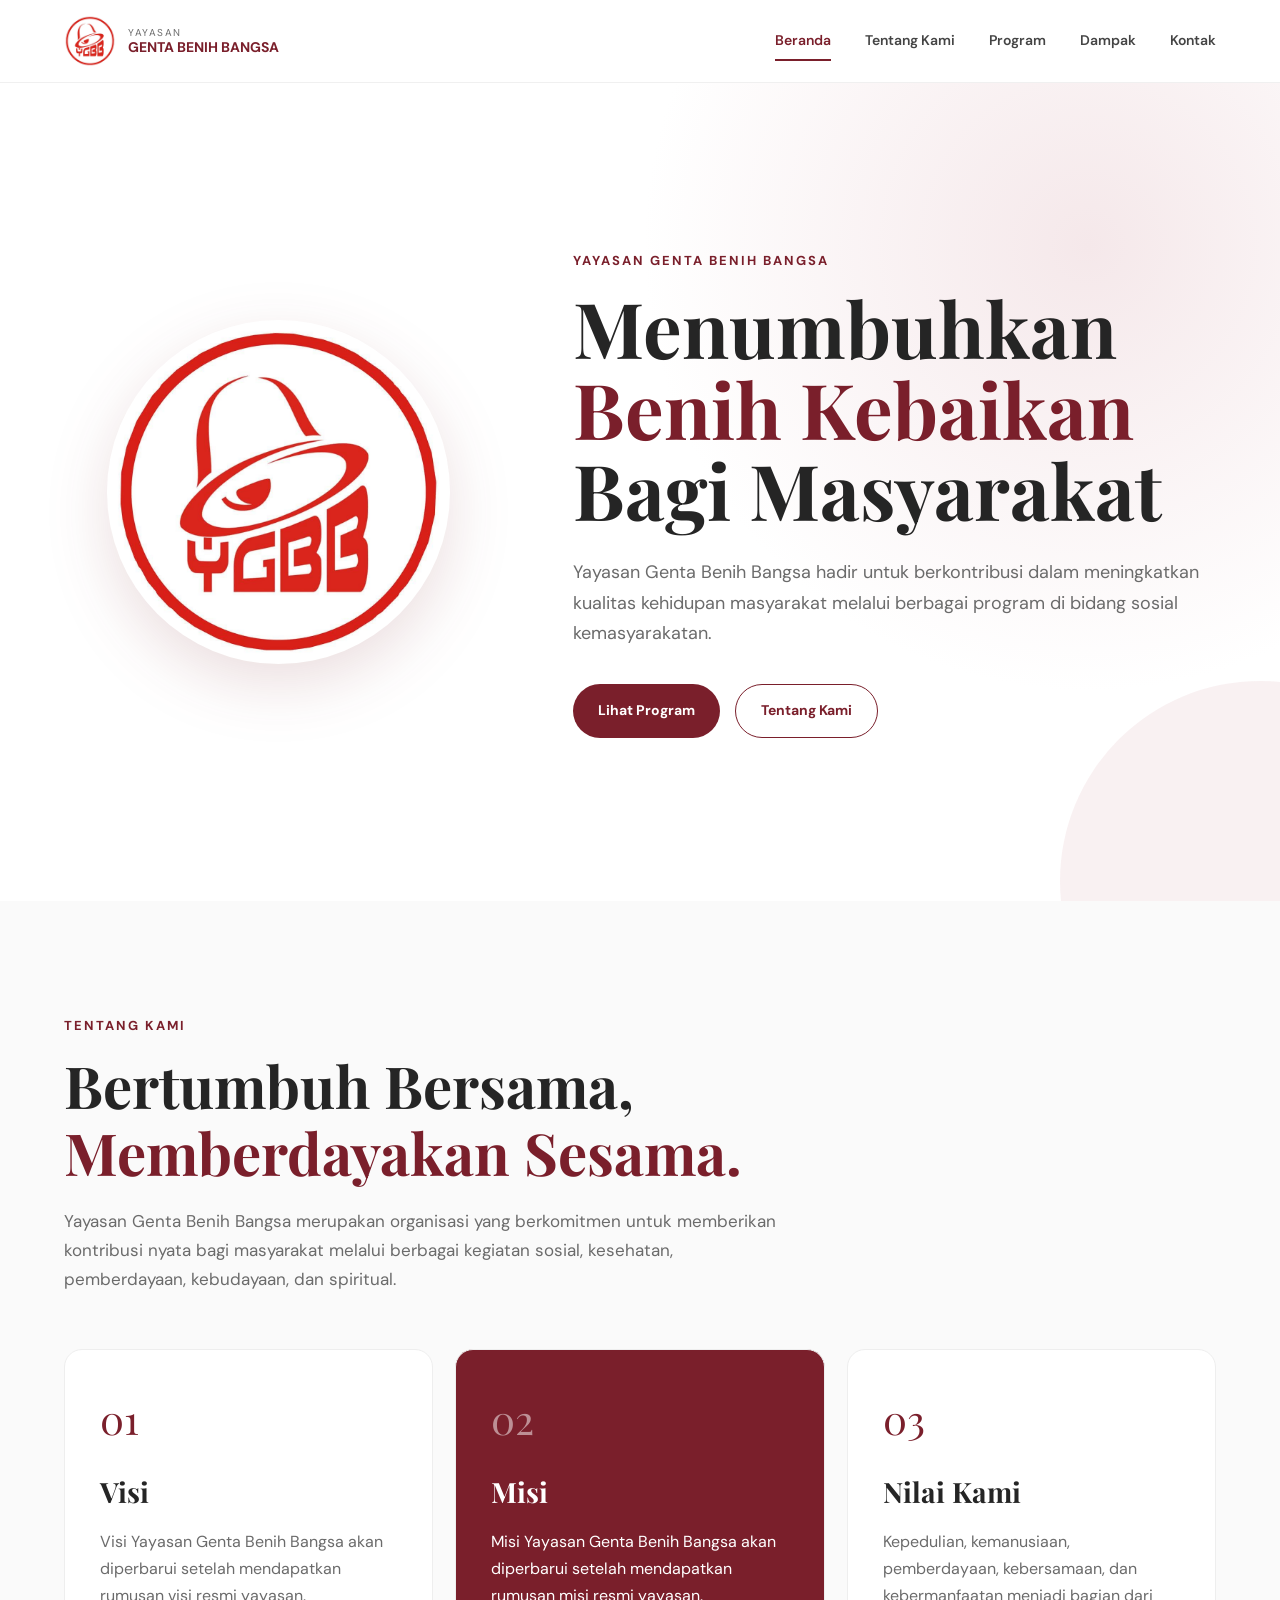
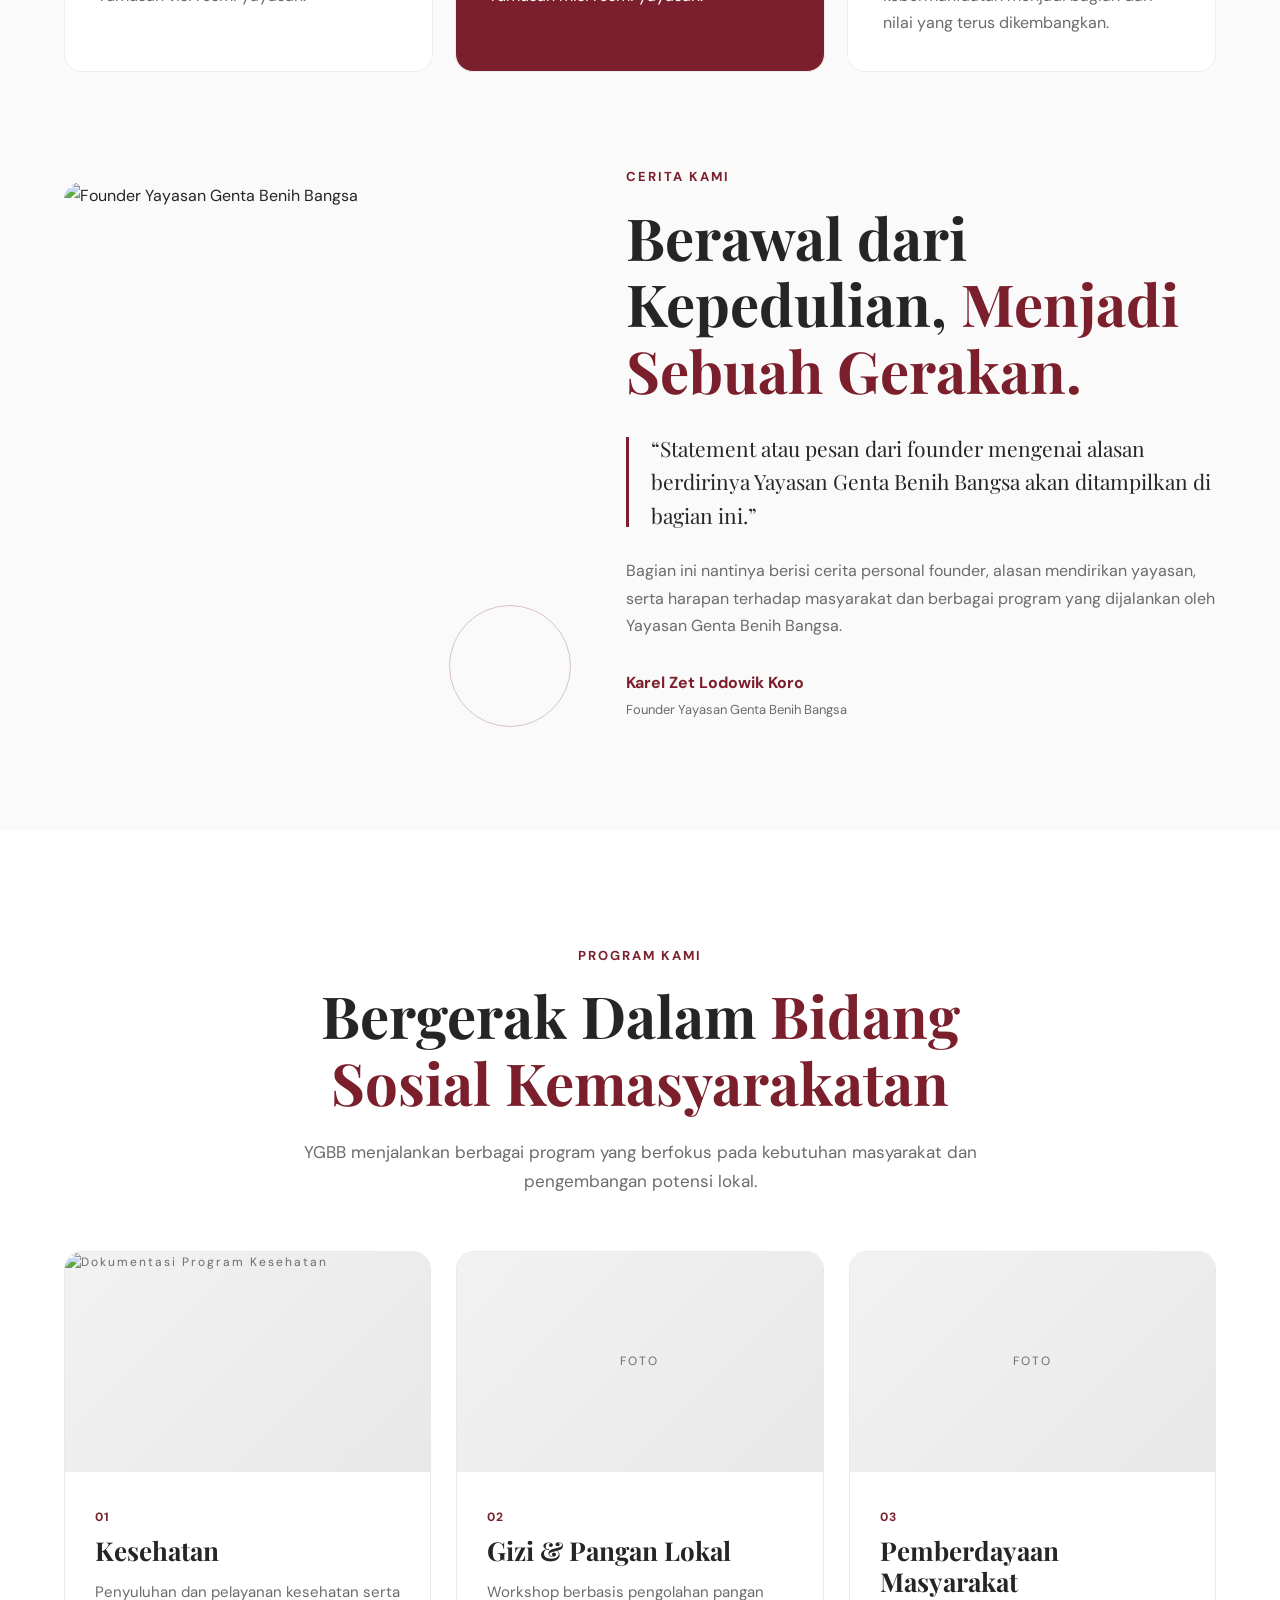
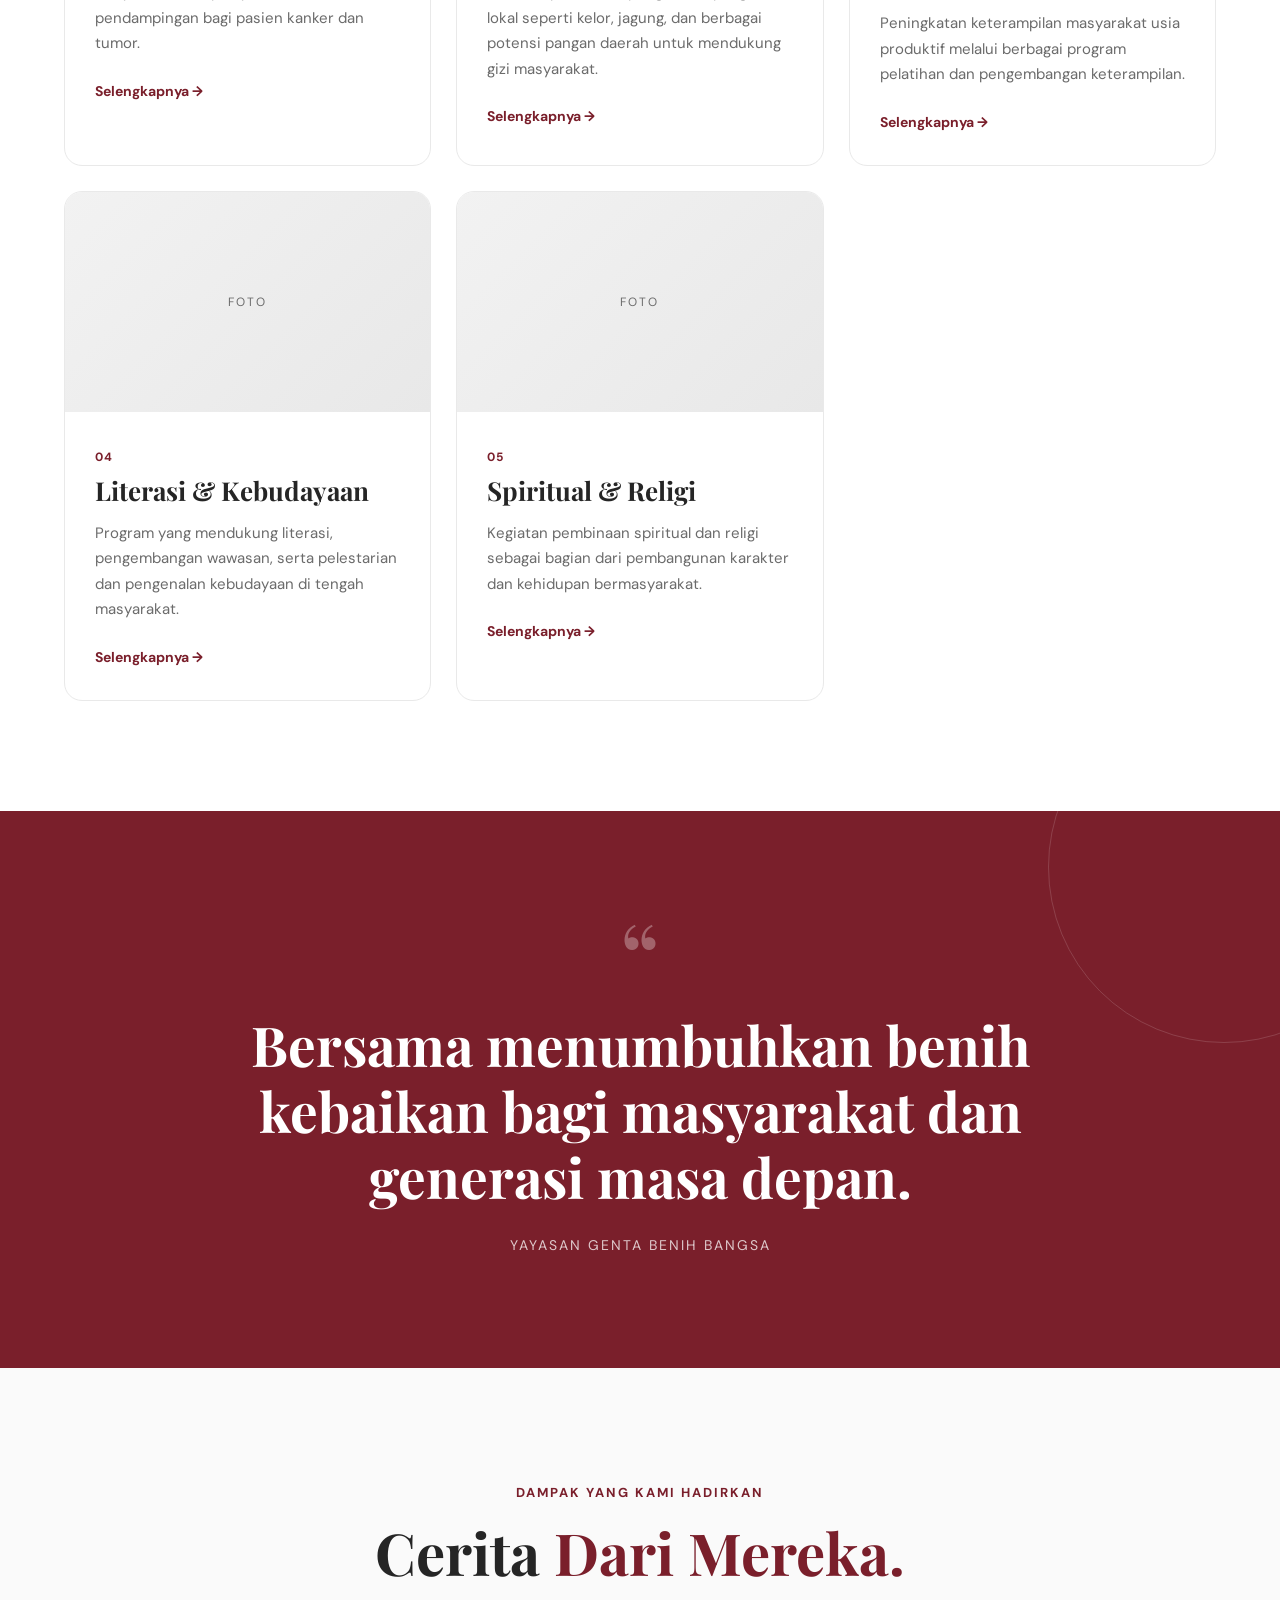
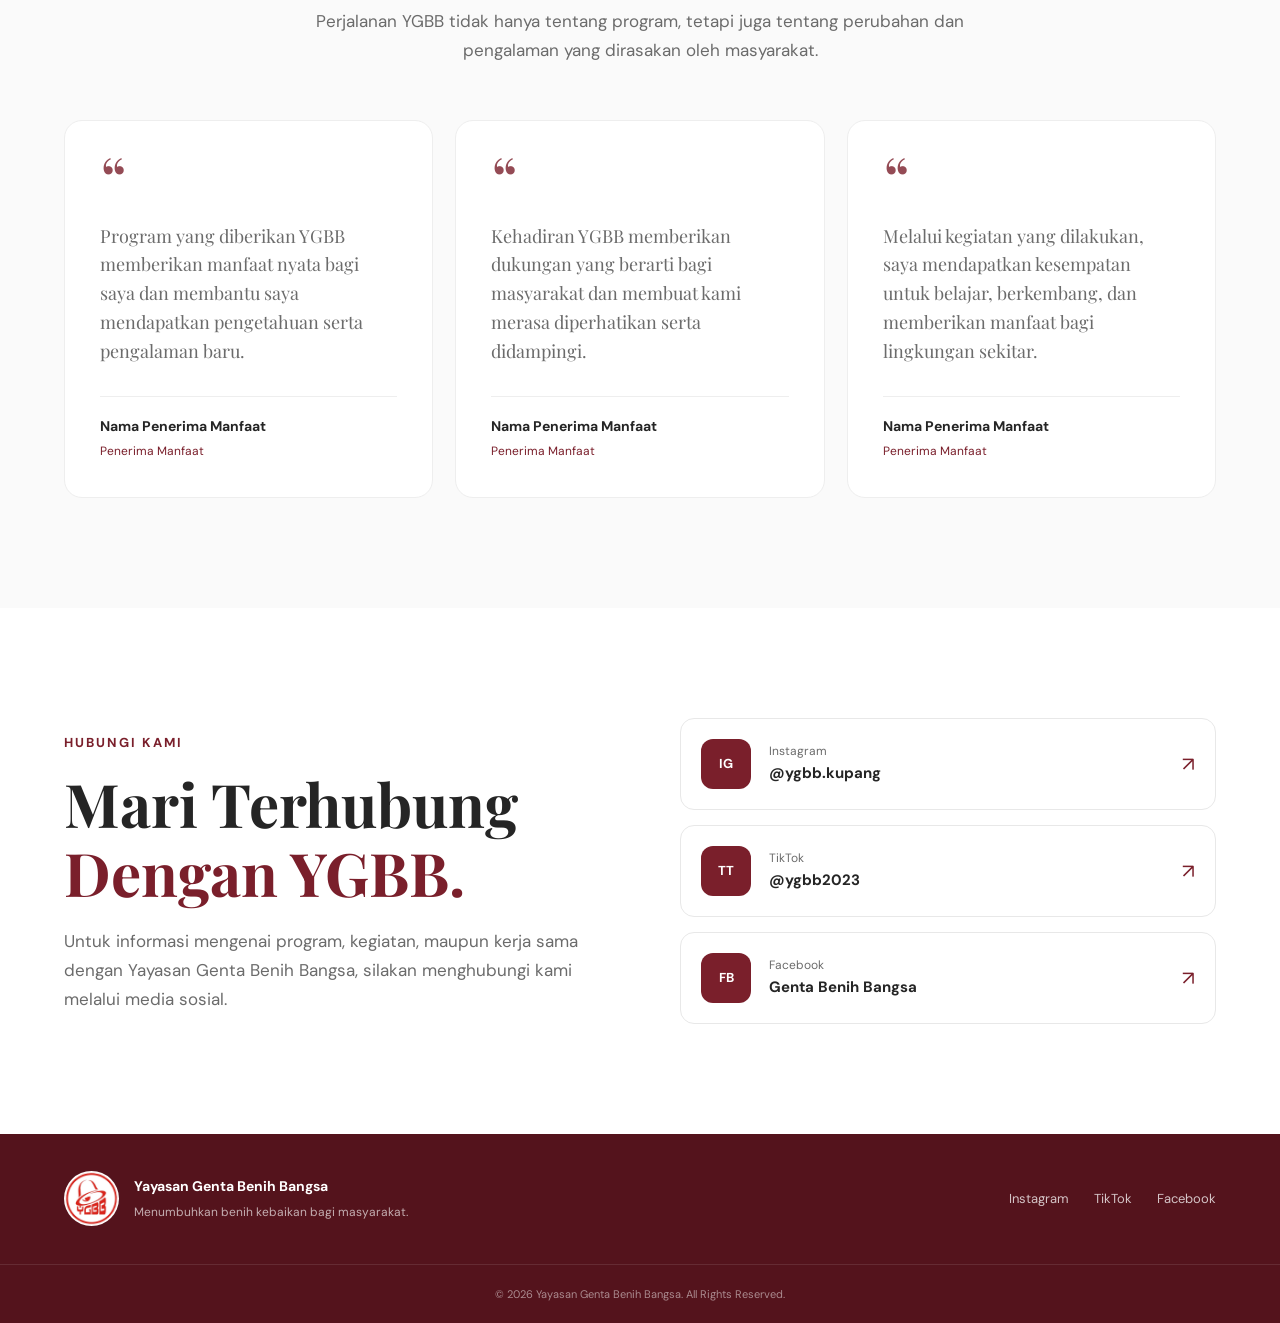
==== commit fce50f05: "update html dan css" ====
--- a/index.html
+++ b/index.html
@@ -1,14 +1,15 @@
 <!DOCTYPE html>
 <html lang="id">
+
 <head>
     <meta charset="UTF-8">
     <meta name="viewport" content="width=device-width, initial-scale=1.0">
 
     <title>Yayasan Genta Benih Bangsa</title>
 
-    <meta 
-        name="description" 
-        content="Yayasan Genta Benih Bangsa bergerak dalam bidang sosial kemasyarakatan."
+    <meta
+        name="description"
+        content="Yayasan Genta Benih Bangsa bergerak dalam bidang sosial kemasyarakatan melalui kesehatan, gizi dan pangan lokal, pemberdayaan masyarakat, literasi dan kebudayaan, serta spiritual dan religi."
     >
 
     <link rel="stylesheet" href="style.css">
@@ -16,59 +17,104 @@
     <!-- Google Fonts -->
     <link rel="preconnect" href="https://fonts.googleapis.com">
     <link rel="preconnect" href="https://fonts.gstatic.com" crossorigin>
-    <link 
-        href="https://fonts.googleapis.com/css2?family=DM+Sans:wght@400;500;600;700&family=Playfair+Display:wght@600;700&display=swap" 
+
+    <link
+        href="https://fonts.googleapis.com/css2?family=DM+Sans:wght@400;500;600;700&family=Playfair+Display:wght@600;700&display=swap"
         rel="stylesheet"
     >
 </head>
 
+
 <body>
 
     <!-- ================= NAVBAR ================= -->
+
     <header class="navbar">
+
         <div class="container nav-container">
 
             <a href="#home" class="logo-wrapper">
-                <img src="assets/logoyayasan.jpeg" alt="Logo Yayasan Genta Benih Bangsa">
+
+                <img
+                    src="assets/logoyayasan.jpeg"
+                    alt="Logo Yayasan Genta Benih Bangsa"
+                >
+
                 <div class="logo-text">
+
                     <span>YAYASAN</span>
-                    <strong>GENTA BENIH BANGSA</strong>
-                </div>
+
+                    <strong>
+                        GENTA BENIH BANGSA
+                    </strong>
+
+                </div>
+
             </a>
 
+
             <nav class="nav-menu">
-                <a href="#home" class="active">Beranda</a>
-                <a href="#about">Tentang Kami</a>
-                <a href="#program">Program</a>
-                <a href="#contact">Kontak</a>
+
+                <a href="#home" class="active">
+                    Beranda
+                </a>
+
+                <a href="#about">
+                    Tentang Kami
+                </a>
+
+                <a href="#program">
+                    Program
+                </a>
+
+                <a href="#impact">
+                    Dampak
+                </a>
+
+                <a href="#contact">
+                    Kontak
+                </a>
+
             </nav>
 
-            <button class="menu-toggle" aria-label="Buka menu">
+
+            <button
+                class="menu-toggle"
+                aria-label="Buka menu"
+            >
                 ☰
             </button>
 
         </div>
+
     </header>
 
 
-    <!-- ================= HERO ================= -->
+
     <main>
 
+        <!-- ================= HERO ================= -->
+
         <section id="home" class="hero">
+
             <div class="container hero-content">
 
                 <div class="hero-logo">
-                    <img 
-                        src="assets/logoyayasan.jpeg" 
+
+                    <img
+                        src="assets/logoyayasan.jpeg"
                         alt="Logo Yayasan Genta Benih Bangsa"
                     >
-                </div>
+
+                </div>
+
 
                 <div class="hero-text">
 
                     <span class="eyebrow">
                         YAYASAN GENTA BENIH BANGSA
                     </span>
+
 
                     <h1>
                         Menumbuhkan
@@ -76,140 +122,269 @@
                         Bagi Masyarakat
                     </h1>
 
+
                     <p>
                         Yayasan Genta Benih Bangsa hadir untuk berkontribusi
                         dalam meningkatkan kualitas kehidupan masyarakat melalui
-                        kesehatan, pemberdayaan masyarakat, gizi dan pangan lokal,
-                        literasi dan kebudayaan, serta kegiatan spiritual dan religi.
+                        berbagai program di bidang sosial kemasyarakatan.
                     </p>
 
+
                     <div class="hero-buttons">
-                        <a href="#program" class="btn btn-primary">
+
+                        <a
+                            href="#program"
+                            class="btn btn-primary"
+                        >
                             Lihat Program
                         </a>
 
-                        <a href="#about" class="btn btn-outline">
+
+                        <a
+                            href="#about"
+                            class="btn btn-outline"
+                        >
                             Tentang Kami
                         </a>
+
                     </div>
 
                 </div>
 
             </div>
+
         </section>
 
 
+
         <!-- ================= ABOUT ================= -->
+
         <section id="about" class="about section">
 
             <div class="container">
 
                 <div class="section-heading">
-                    <span class="eyebrow">TENTANG KAMI</span>
+
+                    <span class="eyebrow">
+                        TENTANG KAMI
+                    </span>
+
 
                     <h2>
                         Bertumbuh Bersama,
                         <span>Memberdayakan Sesama.</span>
                     </h2>
 
+
                     <p>
                         Yayasan Genta Benih Bangsa merupakan organisasi yang
                         berkomitmen untuk memberikan kontribusi nyata bagi
                         masyarakat melalui berbagai kegiatan sosial,
-                        kesehatan, pemberdayaan masyarakat, gizi dan pangan lokal,
-                        literasi dan kebudayaan, serta spiritual dan religi.
+                        kesehatan, pemberdayaan, kebudayaan, dan spiritual.
                     </p>
-                </div>
+
+                </div>
+
 
 
                 <div class="about-grid">
 
+                    <!-- VISI -->
+
                     <div class="about-card">
-                        <div class="about-number">01</div>
-
-                        <h3>Visi</h3>
+
+                        <div class="about-number">
+                            01
+                        </div>
+
+                        <h3>
+                            Visi
+                        </h3>
 
                         <p>
                             Visi Yayasan Genta Benih Bangsa akan diperbarui
                             setelah mendapatkan rumusan visi resmi yayasan.
                         </p>
+
                     </div>
 
 
+
+                    <!-- MISI -->
+
                     <div class="about-card featured">
-                        <div class="about-number">02</div>
-
-                        <h3>Misi</h3>
+
+                        <div class="about-number">
+                            02
+                        </div>
+
+                        <h3>
+                            Misi
+                        </h3>
 
                         <p>
                             Misi Yayasan Genta Benih Bangsa akan diperbarui
                             setelah mendapatkan rumusan misi resmi yayasan.
                         </p>
+
                     </div>
 
 
+
+                    <!-- NILAI -->
+
                     <div class="about-card">
-                        <div class="about-number">03</div>
-
-                        <h3>Nilai Kami</h3>
+
+                        <div class="about-number">
+                            03
+                        </div>
+
+                        <h3>
+                            Nilai Kami
+                        </h3>
 
                         <p>
                             Kepedulian, kemanusiaan, pemberdayaan,
                             kebersamaan, dan kebermanfaatan menjadi bagian
                             dari nilai yang terus dikembangkan.
                         </p>
+
                     </div>
 
                 </div>
 
+
+
+                <!-- ================= FOUNDER STORY ================= -->
+
+                <div class="founder-story">
+
+                    <div class="founder-photo">
+
+                        <img
+                            src="assets/images/founder.png"
+                            alt="Founder Yayasan Genta Benih Bangsa"
+                        >
+
+                    </div>
+
+
+                    <div class="founder-content">
+
+                        <span class="eyebrow">
+                            CERITA KAMI
+                        </span>
+
+
+                        <h2>
+                            Berawal dari Kepedulian,
+                            <span>Menjadi Sebuah Gerakan.</span>
+                        </h2>
+
+
+                        <p class="founder-quote">
+                            “Statement atau pesan dari founder mengenai alasan
+                            berdirinya Yayasan Genta Benih Bangsa akan ditampilkan
+                            di bagian ini.”
+                        </p>
+
+
+                        <p>
+                            Bagian ini nantinya berisi cerita personal founder,
+                            alasan mendirikan yayasan, serta harapan terhadap
+                            masyarakat dan berbagai program yang dijalankan
+                            oleh Yayasan Genta Benih Bangsa.
+                        </p>
+
+
+                        <div class="founder-name">
+
+                            <strong>
+                                Karel Zet Lodowik Koro
+                            </strong>
+
+                            <span>
+                                Founder Yayasan Genta Benih Bangsa
+                            </span>
+
+                        </div>
+
+                    </div>
+
+                </div>
+
             </div>
 
         </section>
 
 
+
         <!-- ================= PROGRAM ================= -->
+
         <section id="program" class="program section">
 
             <div class="container">
 
                 <div class="section-heading centered">
 
-                    <span class="eyebrow">PROGRAM KAMI</span>
+                    <span class="eyebrow">
+                        PROGRAM KAMI
+                    </span>
+
 
                     <h2>
                         Bergerak Dalam
-                        <span>Sosial Kemasyarakatan</span>
+                        <span>Bidang Sosial Kemasyarakatan</span>
                     </h2>
 
+
                     <p>
-                        YGBB menjalankan berbagai program sosial kemasyarakatan
-                        yang berfokus pada kebutuhan masyarakat dan pengembangan potensi lokal.
+                        YGBB menjalankan berbagai program yang berfokus pada
+                        kebutuhan masyarakat dan pengembangan potensi lokal.
                     </p>
 
                 </div>
 
 
+
                 <div class="program-grid">
 
-                    <!-- Program 1 -->
+
+                    <!-- PROGRAM 01 -->
+
                     <article class="program-card">
 
                         <div class="program-image">
-                            <span>FOTO</span>
-                        </div>
+
+                             <img
+                            src="assets/images/programs/kesehatan/kesehatan-01.png"
+                            alt="Dokumentasi Program Kesehatan"
+                            >
+                        </div>
+
 
                         <div class="program-content">
 
-                            <span class="program-number">01</span>
-
-                            <h3>Kesehatan</h3>
+                            <span class="program-number">
+                                01
+                            </span>
+
+
+                            <h3>
+                                Kesehatan
+                            </h3>
+
 
                             <p>
                                 Penyuluhan dan pelayanan kesehatan serta
                                 pendampingan bagi pasien kanker dan tumor.
                             </p>
 
-                            <a href="programs/kesehatan.html" class="program-link">
+
+                            <a
+                                href="programs/kesehatan.html"
+                                class="program-link"
+                            >
                                 Selengkapnya →
                             </a>
 
@@ -218,29 +393,43 @@
                     </article>
 
 
-                    <!-- Program 2 -->
+
+                    <!-- PROGRAM 02 -->
+
                     <article class="program-card">
 
                         <div class="program-image">
-                            <span>FOTO</span>
-                        </div>
+
+                            <span>
+                                FOTO
+                            </span>
+
+                        </div>
+
 
                         <div class="program-content">
 
-                            <span class="program-number">02</span>
+                            <span class="program-number">
+                                02
+                            </span>
+
 
                             <h3>
-                                Gizi &amp;
-                                Pangan Lokal
+                                Gizi &amp; Pangan Lokal
                             </h3>
+
 
                             <p>
                                 Workshop berbasis pengolahan pangan lokal
                                 seperti kelor, jagung, dan berbagai potensi
-                                pangan daerah.
+                                pangan daerah untuk mendukung gizi masyarakat.
                             </p>
 
-                            <a href="programs/gizi-pangan.html" class="program-link">
+
+                            <a
+                                href="programs/gizi-pangan.html"
+                                class="program-link"
+                            >
                                 Selengkapnya →
                             </a>
 
@@ -249,18 +438,31 @@
                     </article>
 
 
-                    <!-- Program 3 -->
+
+                    <!-- PROGRAM 03 -->
+
                     <article class="program-card">
 
                         <div class="program-image">
-                            <span>FOTO</span>
-                        </div>
+
+                            <span>
+                                FOTO
+                            </span>
+
+                        </div>
+
 
                         <div class="program-content">
 
-                            <span class="program-number">03</span>
-
-                            <h3>Pemberdayaan Masyarakat</h3>
+                            <span class="program-number">
+                                03
+                            </span>
+
+
+                            <h3>
+                                Pemberdayaan Masyarakat
+                            </h3>
+
 
                             <p>
                                 Peningkatan keterampilan masyarakat usia
@@ -268,7 +470,11 @@
                                 dan pengembangan keterampilan.
                             </p>
 
-                            <a href="programs/pemberdayaan.html" class="program-link">
+
+                            <a
+                                href="programs/pemberdayaan.html"
+                                class="program-link"
+                            >
                                 Selengkapnya →
                             </a>
 
@@ -277,26 +483,43 @@
                     </article>
 
 
-                    <!-- Program 4 -->
+
+                    <!-- PROGRAM 04 -->
+
                     <article class="program-card">
 
                         <div class="program-image">
-                            <span>FOTO</span>
-                        </div>
+
+                            <span>
+                                FOTO
+                            </span>
+
+                        </div>
+
 
                         <div class="program-content">
 
-                            <span class="program-number">04</span>
-
-                            <h3>Literasi &amp; Kebudayaan</h3>
+                            <span class="program-number">
+                                04
+                            </span>
+
+
+                            <h3>
+                                Literasi &amp; Kebudayaan
+                            </h3>
+
 
                             <p>
-                                Program yang mendukung pengembangan literasi,
-                                pelestarian kebudayaan, dan penguatan pengetahuan
-                                masyarakat.
+                                Program yang mendukung literasi, pengembangan
+                                wawasan, serta pelestarian dan pengenalan
+                                kebudayaan di tengah masyarakat.
                             </p>
 
-                            <a href="programs/literasi-kebudayaan.html" class="program-link">
+
+                            <a
+                                href="programs/literasi-kebudayaan.html"
+                                class="program-link"
+                            >
                                 Selengkapnya →
                             </a>
 
@@ -305,18 +528,31 @@
                     </article>
 
 
-                    <!-- Program 5 -->
+
+                    <!-- PROGRAM 05 -->
+
                     <article class="program-card">
 
                         <div class="program-image">
-                            <span>FOTO</span>
-                        </div>
+
+                            <span>
+                                FOTO
+                            </span>
+
+                        </div>
+
 
                         <div class="program-content">
 
-                            <span class="program-number">05</span>
-
-                            <h3>Spiritual &amp; Religi</h3>
+                            <span class="program-number">
+                                05
+                            </span>
+
+
+                            <h3>
+                                Spiritual &amp; Religi
+                            </h3>
+
 
                             <p>
                                 Kegiatan pembinaan spiritual dan religi
@@ -324,7 +560,11 @@
                                 dan kehidupan bermasyarakat.
                             </p>
 
-                            <a href="programs/spiritual-religi.html" class="program-link">
+
+                            <a
+                                href="programs/spiritual-religi.html"
+                                class="program-link"
+                            >
                                 Selengkapnya →
                             </a>
 
@@ -332,6 +572,7 @@
 
                     </article>
 
+
                 </div>
 
             </div>
@@ -339,18 +580,24 @@
         </section>
 
 
+
         <!-- ================= QUOTE ================= -->
+
         <section class="quote-section">
 
             <div class="container quote-container">
 
-                <span class="quote-mark">“</span>
+                <span class="quote-mark">
+                    “
+                </span>
+
 
                 <h2>
                     Bersama menumbuhkan benih kebaikan
                     bagi masyarakat dan generasi masa depan.
                 </h2>
 
+
                 <p>
                     Yayasan Genta Benih Bangsa
                 </p>
@@ -360,19 +607,160 @@
         </section>
 
 
+
+        <!-- ================= IMPACT / TESTIMONIAL ================= -->
+
+        <section id="impact" class="impact section">
+
+            <div class="container">
+
+                <div class="section-heading centered">
+
+                    <span class="eyebrow">
+                        DAMPAK YANG KAMI HADIRKAN
+                    </span>
+
+
+                    <h2>
+                        Cerita
+                        <span>Dari Mereka.</span>
+                    </h2>
+
+
+                    <p>
+                        Perjalanan YGBB tidak hanya tentang program,
+                        tetapi juga tentang perubahan dan pengalaman
+                        yang dirasakan oleh masyarakat.
+                    </p>
+
+                </div>
+
+
+
+                <div class="testimonial-grid">
+
+
+                    <!-- TESTIMONI 01 -->
+
+                    <article class="testimonial-card">
+
+                        <span class="testimonial-mark">
+                            “
+                        </span>
+
+
+                        <p>
+                            Program yang diberikan YGBB memberikan manfaat
+                            nyata bagi saya dan membantu saya mendapatkan
+                            pengetahuan serta pengalaman baru.
+                        </p>
+
+
+                        <div class="testimonial-author">
+
+                            <strong>
+                                Nama Penerima Manfaat
+                            </strong>
+
+                            <span>
+                                Penerima Manfaat
+                            </span>
+
+                        </div>
+
+                    </article>
+
+
+
+                    <!-- TESTIMONI 02 -->
+
+                    <article class="testimonial-card">
+
+                        <span class="testimonial-mark">
+                            “
+                        </span>
+
+
+                        <p>
+                            Kehadiran YGBB memberikan dukungan yang berarti
+                            bagi masyarakat dan membuat kami merasa diperhatikan
+                            serta didampingi.
+                        </p>
+
+
+                        <div class="testimonial-author">
+
+                            <strong>
+                                Nama Penerima Manfaat
+                            </strong>
+
+                            <span>
+                                Penerima Manfaat
+                            </span>
+
+                        </div>
+
+                    </article>
+
+
+
+                    <!-- TESTIMONI 03 -->
+
+                    <article class="testimonial-card">
+
+                        <span class="testimonial-mark">
+                            “
+                        </span>
+
+
+                        <p>
+                            Melalui kegiatan yang dilakukan, saya mendapatkan
+                            kesempatan untuk belajar, berkembang, dan memberikan
+                            manfaat bagi lingkungan sekitar.
+                        </p>
+
+
+                        <div class="testimonial-author">
+
+                            <strong>
+                                Nama Penerima Manfaat
+                            </strong>
+
+                            <span>
+                                Penerima Manfaat
+                            </span>
+
+                        </div>
+
+                    </article>
+
+
+                </div>
+
+            </div>
+
+        </section>
+
+
+
         <!-- ================= CONTACT ================= -->
+
         <section id="contact" class="contact section">
 
             <div class="container contact-container">
 
                 <div class="contact-info">
 
-                    <span class="eyebrow">HUBUNGI KAMI</span>
+                    <span class="eyebrow">
+                        HUBUNGI KAMI
+                    </span>
+
 
                     <h2>
                         Mari Terhubung
                         <span>Dengan YGBB.</span>
                     </h2>
+
 
                     <p>
                         Untuk informasi mengenai program, kegiatan,
@@ -383,61 +771,111 @@
                 </div>
 
 
+
                 <div class="social-container">
 
-                    <a 
+
+                    <!-- INSTAGRAM -->
+
+                    <a
                         href="https://www.instagram.com/ygbb.kupang"
                         target="_blank"
                         class="social-card"
                     >
+
                         <div class="social-icon">
                             IG
                         </div>
 
+
                         <div>
-                            <span>Instagram</span>
-                            <strong>@ygbb.kupang</strong>
-                        </div>
-
-                        <span class="social-arrow">↗</span>
+
+                            <span>
+                                Instagram
+                            </span>
+
+                            <strong>
+                                @ygbb.kupang
+                            </strong>
+
+                        </div>
+
+
+                        <span class="social-arrow">
+                            ↗
+                        </span>
+
                     </a>
 
 
-                    <a 
+
+                    <!-- TIKTOK -->
+
+                    <a
                         href="https://www.tiktok.com/@ygbb2023"
                         target="_blank"
                         class="social-card"
                     >
+
                         <div class="social-icon">
                             TT
                         </div>
 
+
                         <div>
-                            <span>TikTok</span>
-                            <strong>@ygbb2023</strong>
-                        </div>
-
-                        <span class="social-arrow">↗</span>
+
+                            <span>
+                                TikTok
+                            </span>
+
+                            <strong>
+                                @ygbb2023
+                            </strong>
+
+                        </div>
+
+
+                        <span class="social-arrow">
+                            ↗
+                        </span>
+
                     </a>
 
 
-                    <a 
+
+                    <!-- FACEBOOK -->
+
+                    <a
                         href="https://www.facebook.com/share/1HcL8janwg/"
                         target="_blank"
                         class="social-card"
                     >
+
                         <div class="social-icon">
                             FB
                         </div>
 
+
                         <div>
-                            <span>Facebook</span>
-                            <strong>Genta Benih Bangsa</strong>
-                        </div>
-
-                        <span class="social-arrow">↗</span>
+
+                            <span>
+                                Facebook
+                            </span>
+
+                            <strong>
+                                Genta Benih Bangsa
+                            </strong>
+
+                        </div>
+
+
+                        <span class="social-arrow">
+                            ↗
+                        </span>
+
                     </a>
 
+
                 </div>
 
             </div>
@@ -447,46 +885,57 @@
     </main>
 
 
+
     <!-- ================= FOOTER ================= -->
+
     <footer class="footer">
 
         <div class="container footer-container">
 
             <div class="footer-brand">
 
-                <img 
-                    src="assets/logoyayasan.jpeg" 
+                <img
+                    src="assets/logoyayasan.jpeg"
                     alt="Logo Yayasan Genta Benih Bangsa"
                 >
 
+
                 <div>
-                    <strong>Yayasan Genta Benih Bangsa</strong>
+
+                    <strong>
+                        Yayasan Genta Benih Bangsa
+                    </strong>
+
 
                     <p>
                         Menumbuhkan benih kebaikan bagi masyarakat.
                     </p>
+
                 </div>
 
             </div>
 
 
+
             <div class="footer-social">
 
-                <a 
+                <a
                     href="https://www.instagram.com/ygbb.kupang"
                     target="_blank"
                 >
                     Instagram
                 </a>
 
-                <a 
+
+                <a
                     href="https://www.tiktok.com/@ygbb2023"
                     target="_blank"
                 >
                     TikTok
                 </a>
 
-                <a 
+
+                <a
                     href="https://www.facebook.com/share/1HcL8janwg/"
                     target="_blank"
                 >
@@ -498,6 +947,7 @@
         </div>
 
 
+
         <div class="footer-bottom">
 
             <div class="container">
@@ -513,23 +963,40 @@
     </footer>
 
 
-    <!-- ================= SIMPLE MOBILE MENU ================= -->
+
+    <!-- ================= MOBILE MENU ================= -->
+
     <script>
 
-        const menuToggle = document.querySelector(".menu-toggle");
-        const navMenu = document.querySelector(".nav-menu");
+        const menuToggle =
+            document.querySelector(".menu-toggle");
+
+        const navMenu =
+            document.querySelector(".nav-menu");
+
 
         menuToggle.addEventListener("click", () => {
+
             navMenu.classList.toggle("show");
+
         });
 
-        document.querySelectorAll(".nav-menu a").forEach(link => {
-            link.addEventListener("click", () => {
-                navMenu.classList.remove("show");
+
+        document
+            .querySelectorAll(".nav-menu a")
+            .forEach(link => {
+
+                link.addEventListener("click", () => {
+
+                    navMenu.classList.remove("show");
+
+                });
+
             });
-        });
 
     </script>
 
+
 </body>
+
 </html>
--- a/style.css
+++ b/style.css
@@ -446,6 +446,144 @@
 
 
 /* =========================================
+   FOUNDER STORY
+========================================= */
+
+.founder-story {
+    margin-top: 90px;
+
+    display: grid;
+
+    grid-template-columns: 0.9fr 1.1fr;
+
+    gap: 80px;
+
+    align-items: center;
+}
+
+.founder-photo {
+    position: relative;
+    width: 100%;
+}
+
+.founder-photo img {
+    width: 100%;
+    height: 520px;
+
+    display: block;
+
+    object-fit: cover;
+
+    border-radius: var(--radius);
+
+    position: relative;
+    z-index: 1;
+}
+
+.founder-photo::after {
+    content: "";
+
+    position: absolute;
+
+    width: 120px;
+    height: 120px;
+
+    right: -25px;
+    bottom: -25px;
+
+    border-radius: 50%;
+
+    border: 1px solid var(--maroon);
+
+    opacity: 0.25;
+
+    z-index: 0;
+}
+
+.founder-content {
+    position: relative;
+    z-index: 1;
+}
+
+.founder-content h2 {
+    max-width: 650px;
+
+    font-family: "Playfair Display", serif;
+
+    font-size: clamp(38px, 5vw, 58px);
+
+    line-height: 1.15;
+
+    margin-bottom: 28px;
+}
+
+.founder-content h2 span {
+    color: var(--maroon);
+}
+
+.founder-content > p:not(.founder-quote) {
+    max-width: 620px;
+
+    color: var(--gray);
+
+    font-size: 16px;
+
+    margin-bottom: 30px;
+}
+
+.founder-quote {
+    position: relative;
+
+    max-width: 650px;
+
+    padding-left: 25px;
+
+    color: var(--black);
+
+    font-family: "Playfair Display", serif;
+
+    font-size: 21px;
+
+    line-height: 1.6;
+
+    margin-bottom: 25px;
+}
+
+.founder-quote::before {
+    content: "";
+
+    position: absolute;
+
+    left: 0;
+    top: 5px;
+
+    width: 3px;
+    height: calc(100% - 10px);
+
+    background: var(--maroon);
+}
+
+.founder-name {
+    display: flex;
+    flex-direction: column;
+
+    gap: 3px;
+
+    margin-top: 30px;
+}
+
+.founder-name strong {
+    color: var(--maroon);
+    font-size: 16px;
+}
+
+.founder-name span {
+    color: var(--gray);
+    font-size: 13px;
+}
+
+
+/* =========================================
    PROGRAM
 ========================================= */
 
@@ -503,6 +641,13 @@
     letter-spacing: 2px;
 }
 
+.program-image img {
+    width: 100%;
+    height: 100%;
+
+    object-fit: cover;
+}
+
 .program-content {
     padding: 30px;
 }
@@ -552,127 +697,427 @@
 
 
 /* =========================================
-   QUOTE
-========================================= */
-
-.quote-section {
+   PROGRAM DETAIL PAGE
+========================================= */
+
+.program-hero {
+    padding: 110px 0 90px;
+
+    background:
+        radial-gradient(
+            circle at 85% 20%,
+            var(--light-maroon),
+            transparent 35%
+        );
+}
+
+.program-hero-content {
+    max-width: 900px;
+}
+
+.program-hero h1 {
+    font-family: "Playfair Display", serif;
+
+    font-size: clamp(48px, 7vw, 78px);
+
+    line-height: 1.05;
+
+    margin-bottom: 25px;
+}
+
+.program-hero p {
+    max-width: 700px;
+
+    color: var(--gray);
+
+    font-size: 18px;
+
+    line-height: 1.8;
+
+    margin-bottom: 30px;
+}
+
+.back-link {
+    display: inline-block;
+
+    color: var(--maroon);
+
+    font-size: 14px;
+
+    font-weight: 700;
+}
+
+.back-link:hover {
+    text-decoration: underline;
+}
+
+
+/* =========================================
+   PROGRAM DETAIL CONTENT
+========================================= */
+
+.program-detail-grid {
+    display: grid;
+
+    grid-template-columns: 1fr 1fr;
+
+    gap: 80px;
+
+    align-items: start;
+}
+
+.detail-block {
+    min-width: 0;
+}
+
+.detail-block h2 {
+    font-family: "Playfair Display", serif;
+
+    font-size: clamp(36px, 5vw, 55px);
+
+    line-height: 1.15;
+
+    margin-bottom: 25px;
+}
+
+.detail-block h2 span {
+    color: var(--maroon);
+}
+
+.detail-block > p {
+    max-width: 600px;
+
+    color: var(--gray);
+
+    font-size: 16px;
+
+    line-height: 1.8;
+}
+
+
+/* =========================================
+   ACTIVITY LIST
+========================================= */
+
+.activity-list {
+    list-style: none;
+
+    display: flex;
+
+    flex-direction: column;
+
+    gap: 12px;
+}
+
+.activity-list li {
+    padding: 17px 20px;
+
+    background: var(--off-white);
+
+    border-left: 2px solid var(--maroon);
+
+    border-radius: 10px;
+
+    font-size: 15px;
+
+    transition: 0.3s ease;
+}
+
+.activity-list li:hover {
+    background: var(--light-maroon);
+
+    transform: translateX(4px);
+}
+
+
+/* =========================================
+   DOCUMENTATION
+========================================= */
+
+.documentation {
+    background: var(--off-white);
+}
+
+.documentation .section-heading {
+    margin-bottom: 55px;
+}
+
+
+/* =========================================
+   DOCUMENTATION GALLERY
+========================================= */
+
+.documentation-gallery {
+    display: grid;
+
+    grid-template-columns: repeat(3, 1fr);
+
+    gap: 18px;
+}
+
+
+/* =========================================
+   PHOTO BUBBLE
+========================================= */
+
+.documentation-card {
     position: relative;
 
-    padding: 110px 0;
-
-    color: var(--white);
-
-    background: var(--maroon);
+    width: 100%;
+    height: 260px;
 
     overflow: hidden;
-}
-
-.quote-section::before {
-    content: "";
-
-    position: absolute;
-
-    width: 350px;
-    height: 350px;
-
-    border-radius: 50%;
-
-    border: 1px solid rgba(255, 255, 255, 0.15);
-
-    right: -120px;
-    top: -120px;
-}
-
-.quote-container {
-    text-align: center;
-
-    max-width: 900px;
-}
-
-.quote-mark {
-    display: block;
-
-    font-family: "Playfair Display", serif;
-
-    font-size: 100px;
-
-    line-height: 0.7;
-
-    opacity: 0.3;
-
-    margin-bottom: 20px;
-}
-
-.quote-container h2 {
-    font-family: "Playfair Display", serif;
-
-    font-size: clamp(32px, 5vw, 55px);
-
-    line-height: 1.2;
-
-    margin-bottom: 25px;
-}
-
-.quote-container p {
-    opacity: 0.75;
-
-    font-size: 14px;
-
-    letter-spacing: 2px;
-
-    text-transform: uppercase;
-}
-
-
-/* =========================================
-   ACTIVITIES
-========================================= */
-
-.activities {
-    background: var(--off-white);
-}
-
-.gallery-grid {
-    display: grid;
-
-    grid-template-columns:
-        1.5fr 1fr 1fr;
-
-    grid-auto-rows: 220px;
-
-    gap: 15px;
-}
-
-.gallery-item {
-    display: flex;
-
-    align-items: center;
-    justify-content: center;
+
+    border-radius: var(--radius);
 
     background:
         linear-gradient(
             135deg,
-            #ededed,
-            #dedede
+            #eeeeee,
+            #e2e2e2
         );
 
-    color: #777;
+    border: 1px solid #e5e5e5;
+}
+
+.documentation-card img {
+    width: 100%;
+    height: 100%;
+
+    display: block;
+
+    object-fit: cover;
+
+    transition: transform 0.4s ease;
+}
+
+.documentation-card:hover img {
+    transform: scale(1.05);
+}
+
+
+/* =========================================
+   DOCUMENTATION PLACEHOLDER
+========================================= */
+
+.documentation-card.placeholder {
+    display: flex;
+
+    align-items: center;
+    justify-content: center;
+
+    color: var(--gray);
 
     font-size: 11px;
 
-    letter-spacing: 1.5px;
+    font-weight: 600;
+
+    letter-spacing: 2px;
+}
+
+
+/* Support old gallery-placeholder class */
+
+.gallery-placeholder {
+    display: grid;
+
+    grid-template-columns: repeat(3, 1fr);
+
+    gap: 18px;
+}
+
+.gallery-placeholder .documentation-card {
+    display: flex;
+
+    align-items: center;
+    justify-content: center;
+
+    color: var(--gray);
+
+    font-size: 11px;
+
+    font-weight: 600;
+
+    letter-spacing: 2px;
+}
+
+
+/* =========================================
+   DOCUMENTATION NOTE
+========================================= */
+
+.documentation-note {
+    margin-top: 25px;
+
+    text-align: center;
+
+    color: var(--gray);
+
+    font-size: 13px;
+}
+
+
+/* =========================================
+   QUOTE
+========================================= */
+
+.quote-section {
+    position: relative;
+
+    padding: 110px 0;
+
+    color: var(--white);
+
+    background: var(--maroon);
+
+    overflow: hidden;
+}
+
+.quote-section::before {
+    content: "";
+
+    position: absolute;
+
+    width: 350px;
+    height: 350px;
+
+    border-radius: 50%;
+
+    border: 1px solid rgba(255, 255, 255, 0.15);
+
+    right: -120px;
+    top: -120px;
+}
+
+.quote-container {
+    text-align: center;
+
+    max-width: 900px;
+}
+
+.quote-mark {
+    display: block;
+
+    font-family: "Playfair Display", serif;
+
+    font-size: 100px;
+
+    line-height: 0.7;
+
+    opacity: 0.3;
+
+    margin-bottom: 20px;
+}
+
+.quote-container h2 {
+    font-family: "Playfair Display", serif;
+
+    font-size: clamp(32px, 5vw, 55px);
+
+    line-height: 1.2;
+
+    margin-bottom: 25px;
+}
+
+.quote-container p {
+    opacity: 0.75;
+
+    font-size: 14px;
+
+    letter-spacing: 2px;
+
+    text-transform: uppercase;
+}
+
+
+/* =========================================
+   IMPACT / TESTIMONIAL
+========================================= */
+
+.impact {
+    background: var(--off-white);
+}
+
+.testimonial-grid {
+    display: grid;
+
+    grid-template-columns: repeat(3, 1fr);
+
+    gap: 22px;
+}
+
+.testimonial-card {
+    position: relative;
+
+    padding: 35px;
+
+    background: var(--white);
+
+    border: 1px solid #eeeeee;
 
     border-radius: var(--radius);
 
-    overflow: hidden;
-}
-
-.gallery-item.large {
-    grid-row: span 2;
-}
-
-.gallery-item:hover {
-    filter: brightness(0.95);
+    transition: 0.3s ease;
+}
+
+.testimonial-card:hover {
+    transform: translateY(-6px);
+
+    box-shadow: var(--shadow);
+
+    border-color: transparent;
+}
+
+.testimonial-mark {
+    display: block;
+
+    color: var(--maroon);
+
+    font-family: "Playfair Display", serif;
+
+    font-size: 65px;
+
+    line-height: 0.7;
+
+    margin-bottom: 20px;
+
+    opacity: 0.8;
+}
+
+.testimonial-card > p {
+    color: var(--gray);
+
+    font-family: "Playfair Display", serif;
+
+    font-size: 18px;
+
+    line-height: 1.6;
+
+    margin-bottom: 30px;
+}
+
+.testimonial-author {
+    display: flex;
+
+    flex-direction: column;
+
+    gap: 3px;
+
+    padding-top: 18px;
+
+    border-top: 1px solid #eeeeee;
+}
+
+.testimonial-author strong {
+    color: var(--black);
+
+    font-size: 14px;
+}
+
+.testimonial-author span {
+    color: var(--maroon);
+
+    font-size: 12px;
 }
 
 
@@ -718,6 +1163,7 @@
 
 .social-container {
     display: flex;
+
     flex-direction: column;
 
     gap: 15px;
@@ -752,6 +1198,7 @@
     height: 50px;
 
     display: flex;
+
     align-items: center;
     justify-content: center;
 
@@ -764,11 +1211,13 @@
     border-radius: 12px;
 
     font-size: 13px;
+
     font-weight: 700;
 }
 
 .social-card div:nth-child(2) {
     display: flex;
+
     flex-direction: column;
 }
 
@@ -809,6 +1258,7 @@
     display: flex;
 
     align-items: center;
+
     justify-content: space-between;
 
     gap: 30px;
@@ -899,8 +1349,28 @@
             repeat(2, 1fr);
     }
 
+    .founder-story {
+        gap: 45px;
+    }
+
+    .testimonial-grid {
+        grid-template-columns: repeat(2, 1fr);
+    }
+
     .contact-container {
         gap: 40px;
+    }
+
+    .program-detail-grid {
+        gap: 45px;
+    }
+
+    .documentation-gallery {
+        grid-template-columns: repeat(2, 1fr);
+    }
+
+    .gallery-placeholder {
+        grid-template-columns: repeat(2, 1fr);
     }
 }
 
@@ -946,13 +1416,15 @@
         padding: 25px;
 
         flex-direction: column;
+
         align-items: flex-start;
 
         background: var(--white);
 
         border-bottom: 1px solid #eee;
 
-        box-shadow: 0 15px 25px rgba(0, 0, 0, 0.06);
+        box-shadow:
+            0 15px 25px rgba(0, 0, 0, 0.06);
 
         display: none;
     }
@@ -1015,18 +1487,33 @@
     }
 
 
-    /* Gallery */
-
-    .gallery-grid {
-        grid-template-columns: 1fr 1fr;
-
-        grid-auto-rows: 180px;
-    }
-
-    .gallery-item.large {
-        grid-row: span 1;
-
-        grid-column: span 2;
+    /* Founder */
+
+    .founder-story {
+        grid-template-columns: 1fr;
+
+        gap: 45px;
+
+        margin-top: 60px;
+    }
+
+    .founder-photo img {
+        height: 400px;
+    }
+
+    .founder-content h2 {
+        font-size: 40px;
+    }
+
+    .founder-quote {
+        font-size: 19px;
+    }
+
+
+    /* Testimonials */
+
+    .testimonial-grid {
+        grid-template-columns: 1fr;
     }
 
 
@@ -1037,6 +1524,50 @@
     }
 
 
+    /* Program Detail */
+
+    .program-hero {
+        padding: 80px 0 70px;
+    }
+
+    .program-hero h1 {
+        font-size: 48px;
+    }
+
+    .program-hero p {
+        font-size: 16px;
+    }
+
+    .program-detail-grid {
+        grid-template-columns: 1fr;
+
+        gap: 50px;
+    }
+
+    .detail-block h2 {
+        font-size: 40px;
+    }
+
+
+    /* Documentation */
+
+    .documentation-gallery {
+        grid-template-columns: 1fr 1fr;
+
+        gap: 15px;
+    }
+
+    .gallery-placeholder {
+        grid-template-columns: 1fr 1fr;
+
+        gap: 15px;
+    }
+
+    .documentation-card {
+        height: 230px;
+    }
+
+
     /* Footer */
 
     .footer-container {
@@ -1050,7 +1581,6 @@
     .footer-social {
         flex-wrap: wrap;
     }
-
 }
 
 
@@ -1072,105 +1602,200 @@
         padding: 25px;
     }
 
-    .gallery-grid {
+
+    /* Founder */
+
+    .founder-photo img {
+        height: 350px;
+    }
+
+    .founder-content h2 {
+        font-size: 36px;
+    }
+
+
+    /* Program Detail */
+
+    .program-hero h1 {
+        font-size: 40px;
+    }
+
+    .detail-block h2 {
+        font-size: 36px;
+    }
+
+
+    /* Documentation */
+
+    .documentation-gallery {
         grid-template-columns: 1fr;
     }
 
-    .gallery-item.large {
-        grid-column: span 1;
-    }
+    .gallery-placeholder {
+        grid-template-columns: 1fr;
+    }
+
+    .documentation-card {
+        height: 250px;
+    }
+
+
+    /* Footer */
 
     .footer-brand {
         align-items: flex-start;
     }
-
-}
-
-/* =========================================
-   PROGRAM DETAIL PAGES
-========================================= */
-.program-hero {
-    padding: 120px 0 90px;
-    background: radial-gradient(circle at 85% 20%, var(--light-maroon), transparent 35%);
-}
-.program-hero-content {
-    max-width: 900px;
-}
-.program-hero h1 {
-    font-family: "Playfair Display", serif;
-    font-size: clamp(48px, 7vw, 78px);
-    line-height: 1.05;
-    margin-bottom: 24px;
-}
-.program-hero h1 span { color: var(--maroon); }
-.program-hero p {
-    max-width: 760px;
-    color: var(--gray);
-    font-size: 18px;
-}
-.program-detail-grid {
-    display: grid;
-    grid-template-columns: 1.1fr 0.9fr;
-    gap: 70px;
-    align-items: start;
-}
-.detail-block h2 {
-    font-family: "Playfair Display", serif;
-    font-size: 38px;
-    margin-bottom: 18px;
-}
-.detail-block h2 span { color: var(--maroon); }
-.detail-block p { color: var(--gray); font-size: 16px; }
-.activity-list {
-    list-style: none;
-    display: grid;
-    gap: 12px;
-    margin-top: 22px;
-}
-.activity-list li {
-    padding: 16px 18px;
-    background: var(--off-white);
-    border-left: 3px solid var(--maroon);
-    border-radius: 8px;
-}
-.documentation { background: var(--off-white); }
-.gallery-placeholder {
-    display: grid;
-    grid-template-columns: repeat(3, 1fr);
-    gap: 18px;
-}
-.documentation-card {
-    min-height: 230px;
-    display: flex;
+}
+
+/* =========================================
+   GALLERY LIGHTBOX
+========================================= */
+
+.gallery-image {
+    cursor: pointer;
+
+    transition:
+        transform 0.3s ease,
+        opacity 0.3s ease;
+}
+
+.gallery-image:hover {
+    opacity: 0.9;
+
+    transform: scale(1.03);
+}
+
+
+/* LIGHTBOX BACKGROUND */
+
+.lightbox {
+    position: fixed;
+
+    inset: 0;
+
+    z-index: 9999;
+
+    display: flex;
+
     align-items: center;
     justify-content: center;
-    border-radius: var(--radius);
-    background: linear-gradient(135deg, #ededed, #dedede);
-    color: #777;
-    font-size: 11px;
-    letter-spacing: 1.5px;
-    text-align: center;
-    padding: 20px;
-}
-.documentation-note {
-    margin-top: 22px;
-    color: var(--gray);
-    text-align: center;
-    font-size: 14px;
-}
-.back-link {
-    display: inline-flex;
+
+    padding: 40px;
+
+    background: rgba(0, 0, 0, 0.92);
+
+    opacity: 0;
+
+    visibility: hidden;
+
+    transition:
+        opacity 0.3s ease,
+        visibility 0.3s ease;
+}
+
+
+/* LIGHTBOX ACTIVE */
+
+.lightbox.active {
+    opacity: 1;
+
+    visibility: visible;
+}
+
+
+/* BIG IMAGE */
+
+.lightbox img {
+    max-width: 90vw;
+
+    max-height: 88vh;
+
+    width: auto;
+    height: auto;
+
+    object-fit: contain;
+
+    border-radius: 12px;
+
+    box-shadow:
+        0 25px 70px rgba(0, 0, 0, 0.4);
+
+    transform: scale(0.95);
+
+    transition:
+        transform 0.3s ease;
+}
+
+.lightbox.active img {
+    transform: scale(1);
+}
+
+
+/* CLOSE BUTTON */
+
+.lightbox-close {
+    position: absolute;
+
+    top: 25px;
+    right: 30px;
+
+    width: 50px;
+    height: 50px;
+
+    display: flex;
+
     align-items: center;
-    gap: 8px;
-    margin-top: 35px;
-    color: var(--maroon);
-    font-weight: 700;
-}
-.back-link:hover { text-decoration: underline; }
-
-@media (max-width: 768px) {
-    .program-hero { padding: 85px 0 65px; }
-    .program-detail-grid { grid-template-columns: 1fr; gap: 45px; }
-    .gallery-placeholder { grid-template-columns: 1fr; }
-    .documentation-card { min-height: 190px; }
-}
+    justify-content: center;
+
+    border: none;
+
+    border-radius: 50%;
+
+    color: white;
+
+    background: rgba(255, 255, 255, 0.12);
+
+    font-size: 32px;
+
+    line-height: 1;
+
+    cursor: pointer;
+
+    transition:
+        background 0.3s ease,
+        transform 0.3s ease;
+}
+
+.lightbox-close:hover {
+    background: rgba(255, 255, 255, 0.25);
+
+    transform: rotate(90deg);
+}
+
+
+/* MOBILE */
+
+@media (max-width: 600px) {
+
+    .lightbox {
+        padding: 20px;
+    }
+
+    .lightbox img {
+        max-width: 95vw;
+
+        max-height: 82vh;
+    }
+
+    .lightbox-close {
+        top: 15px;
+        right: 15px;
+
+        width: 45px;
+        height: 45px;
+
+        font-size: 28px;
+    }
+
+}
+
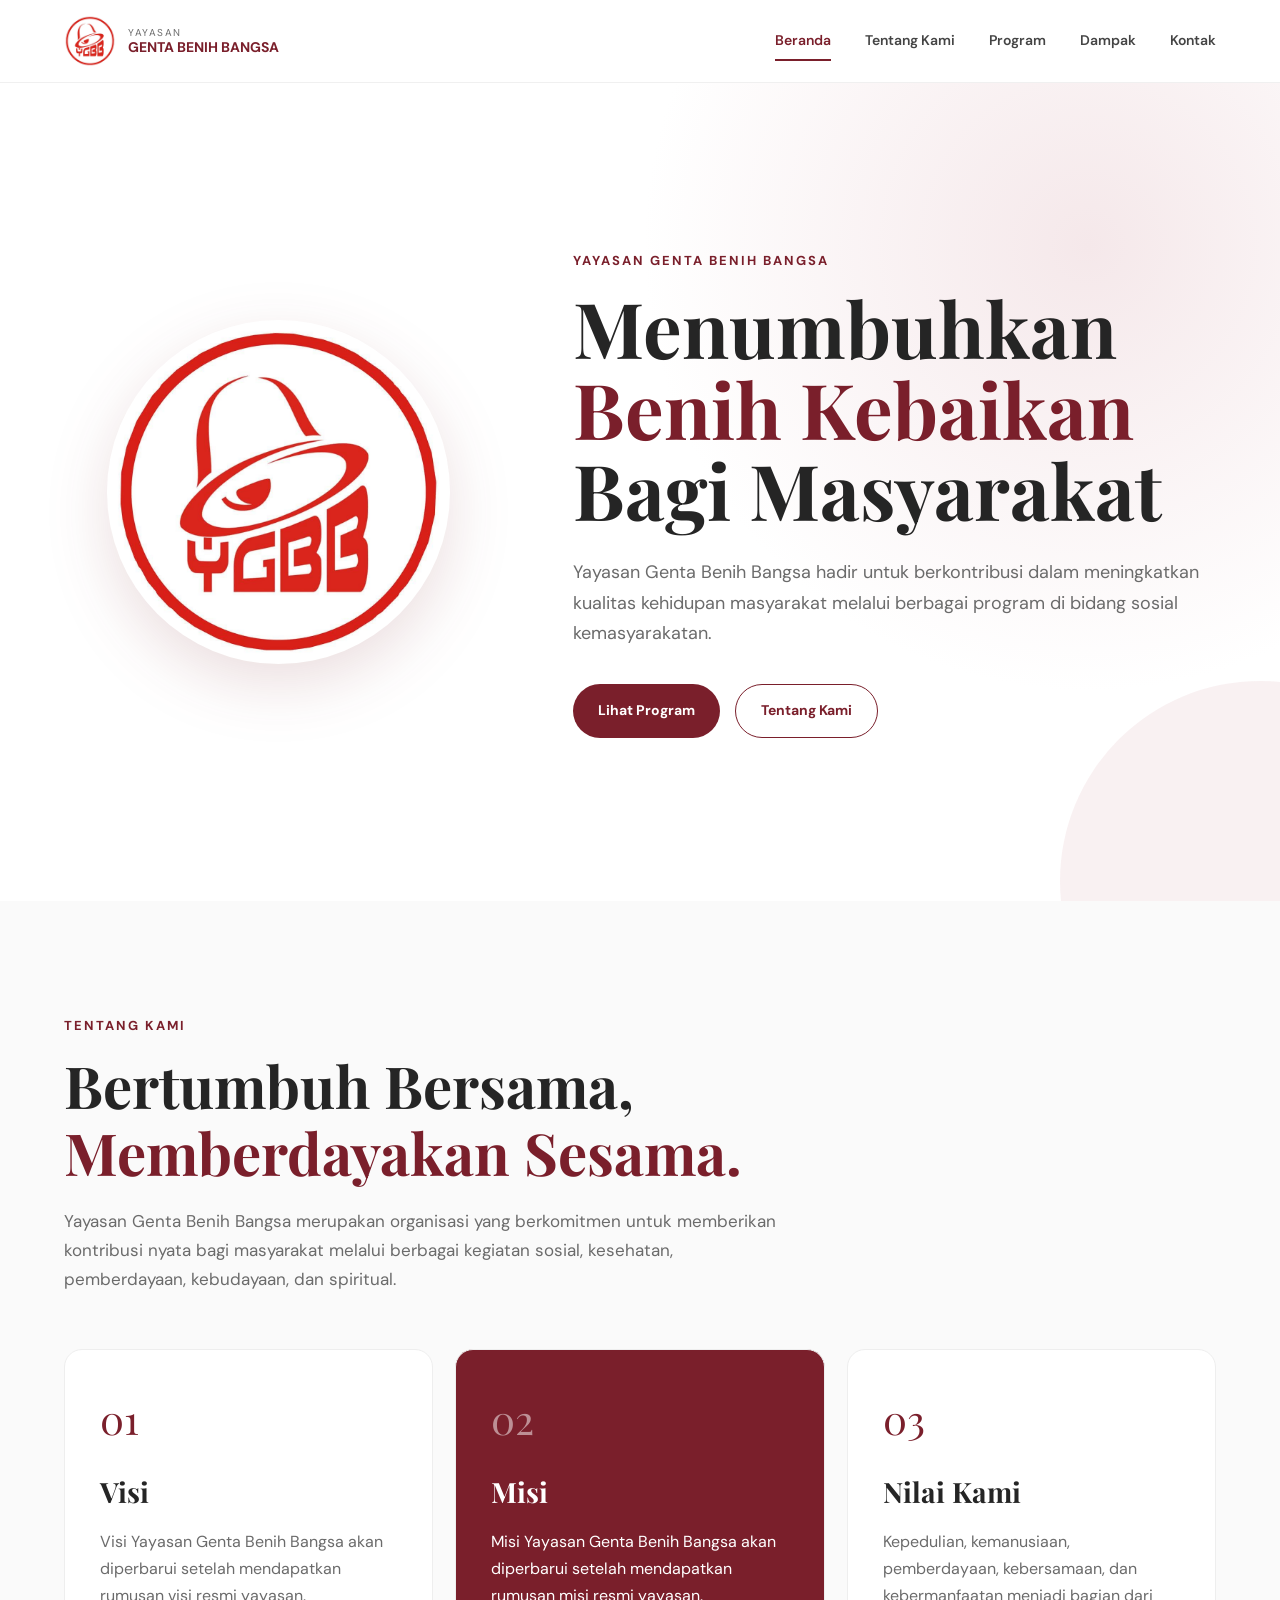
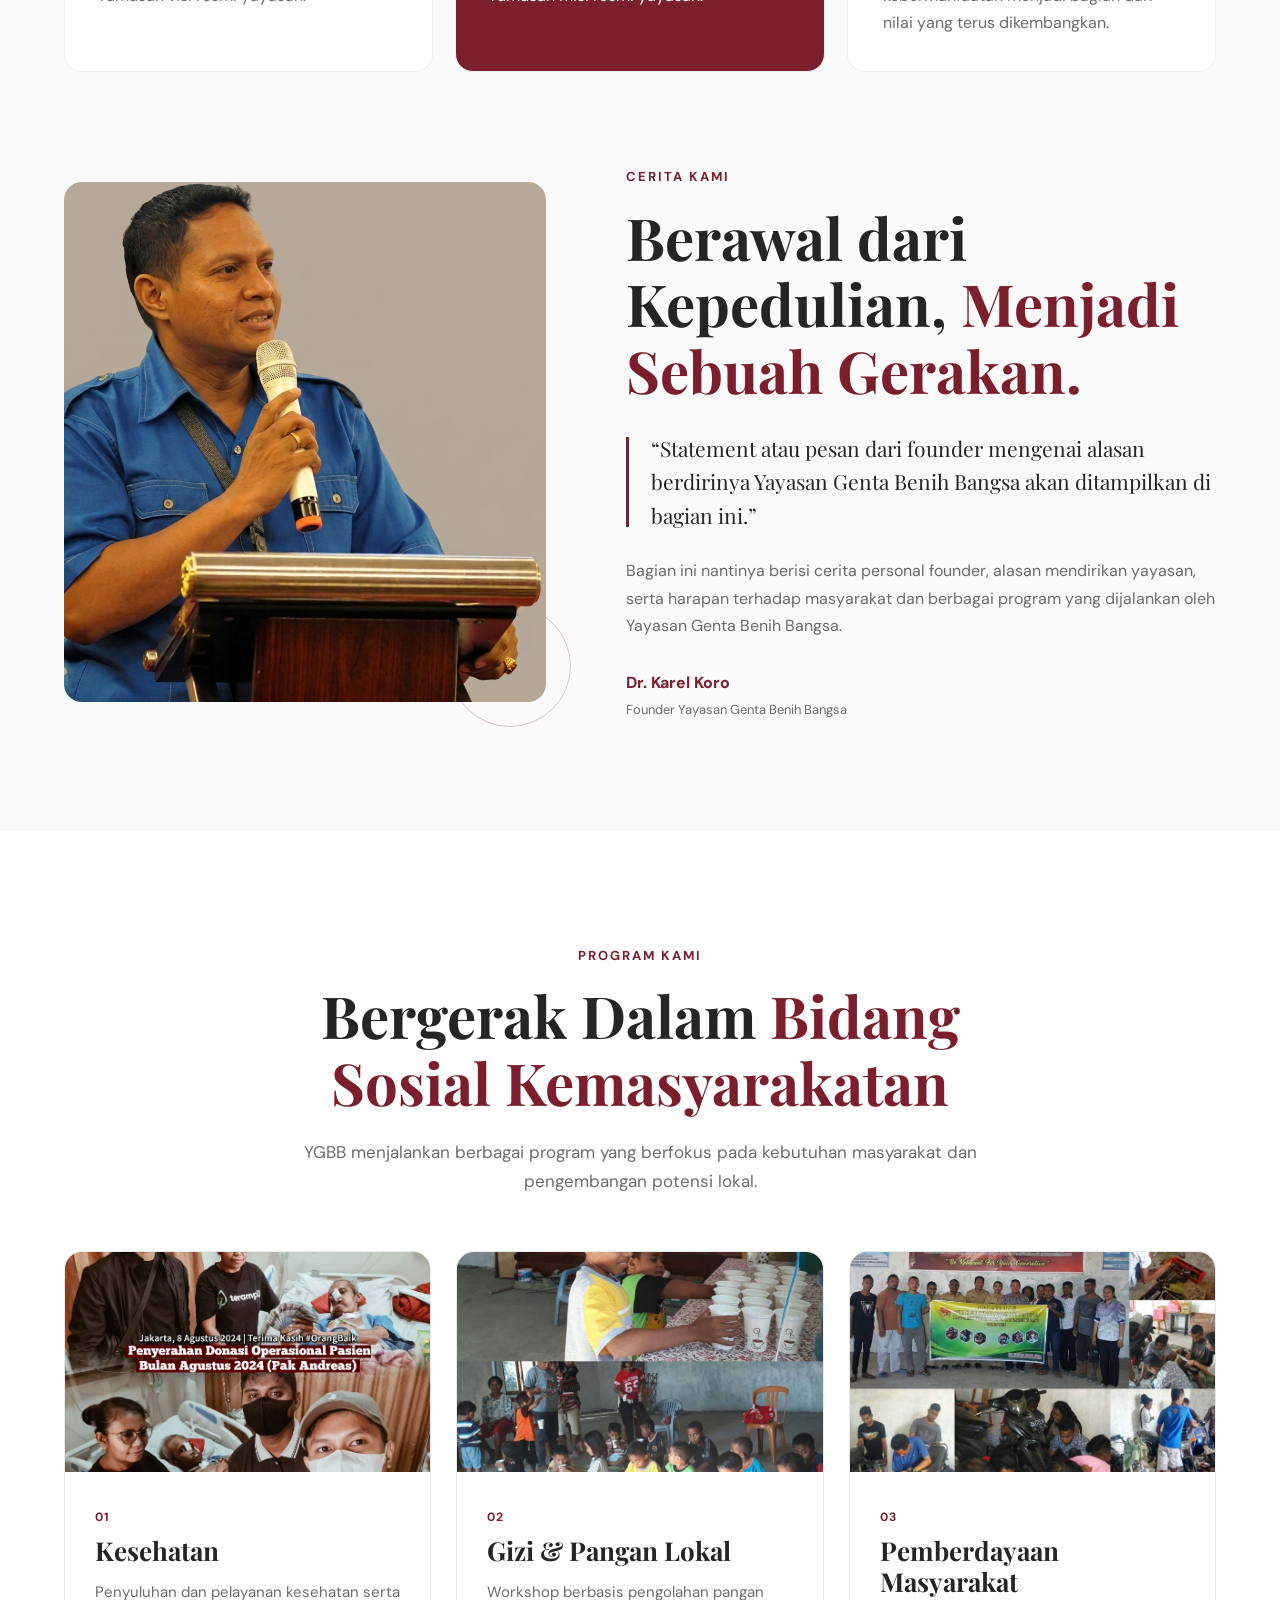
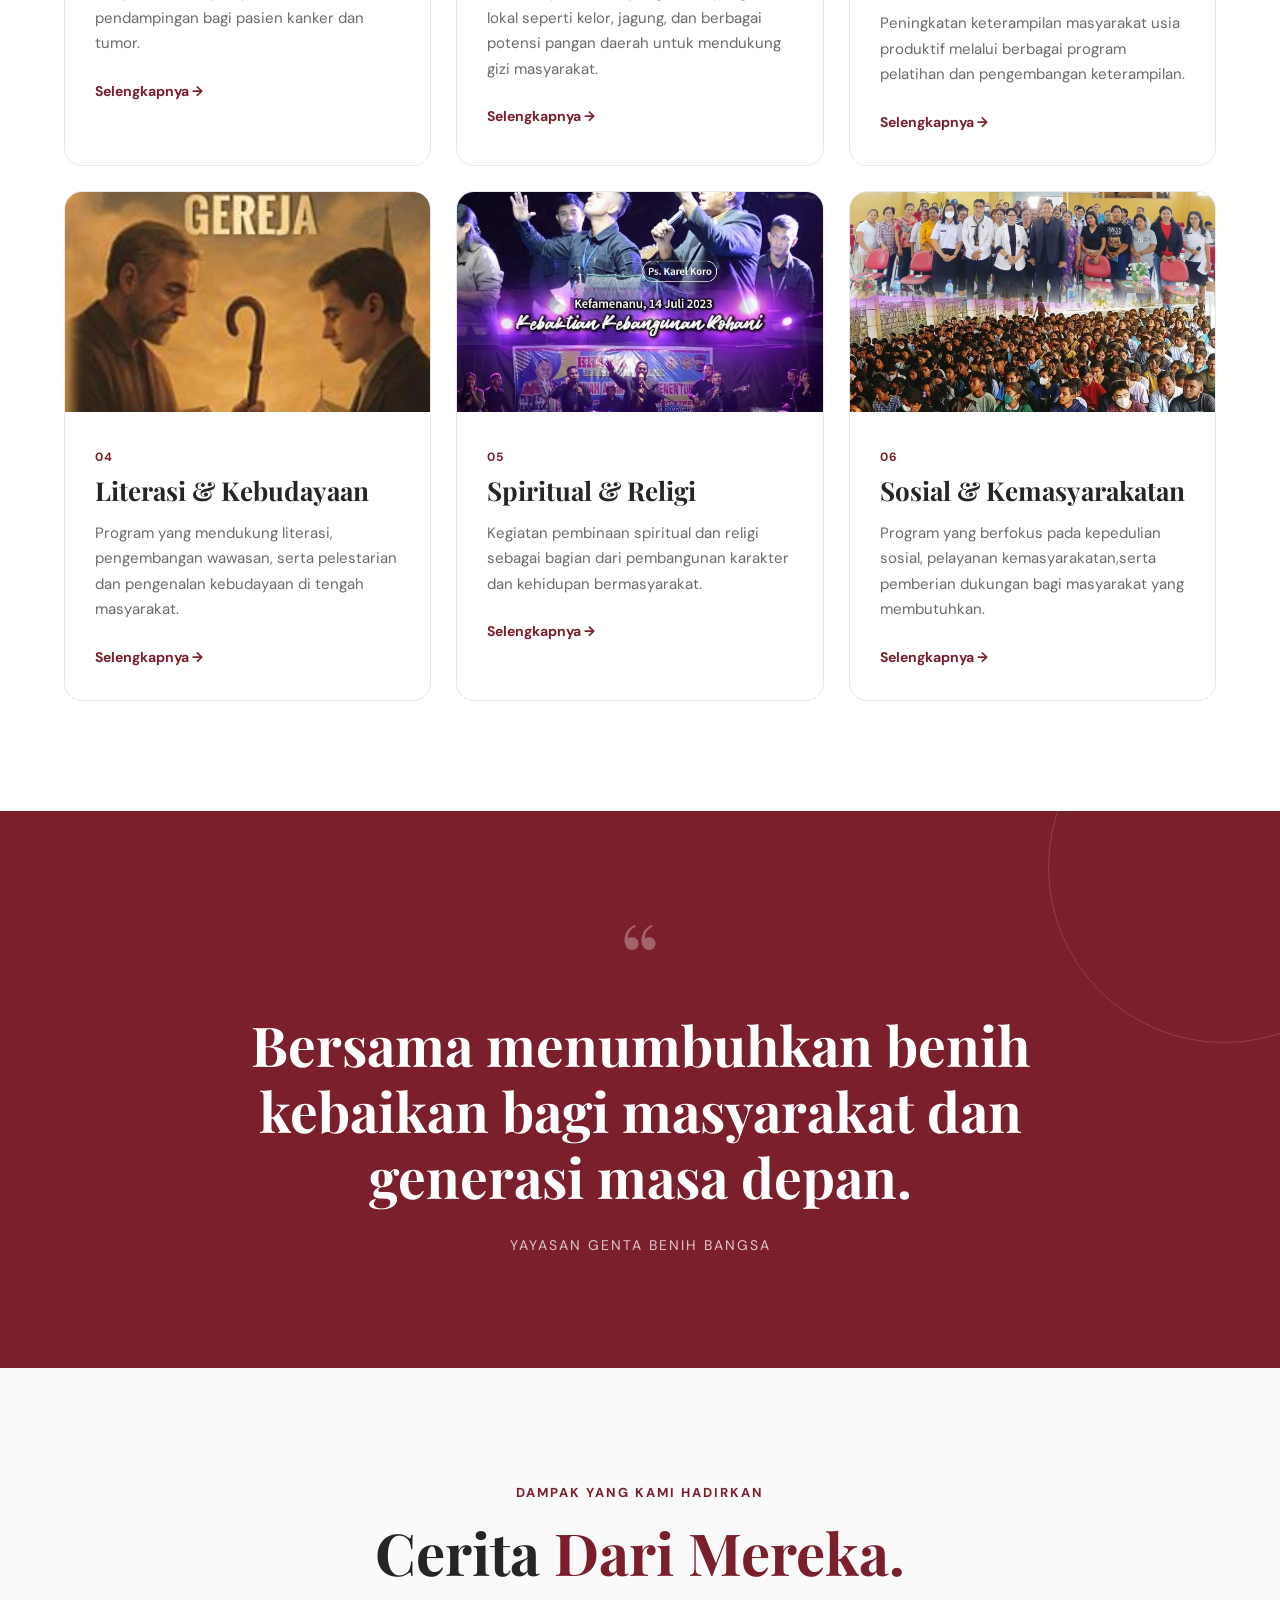
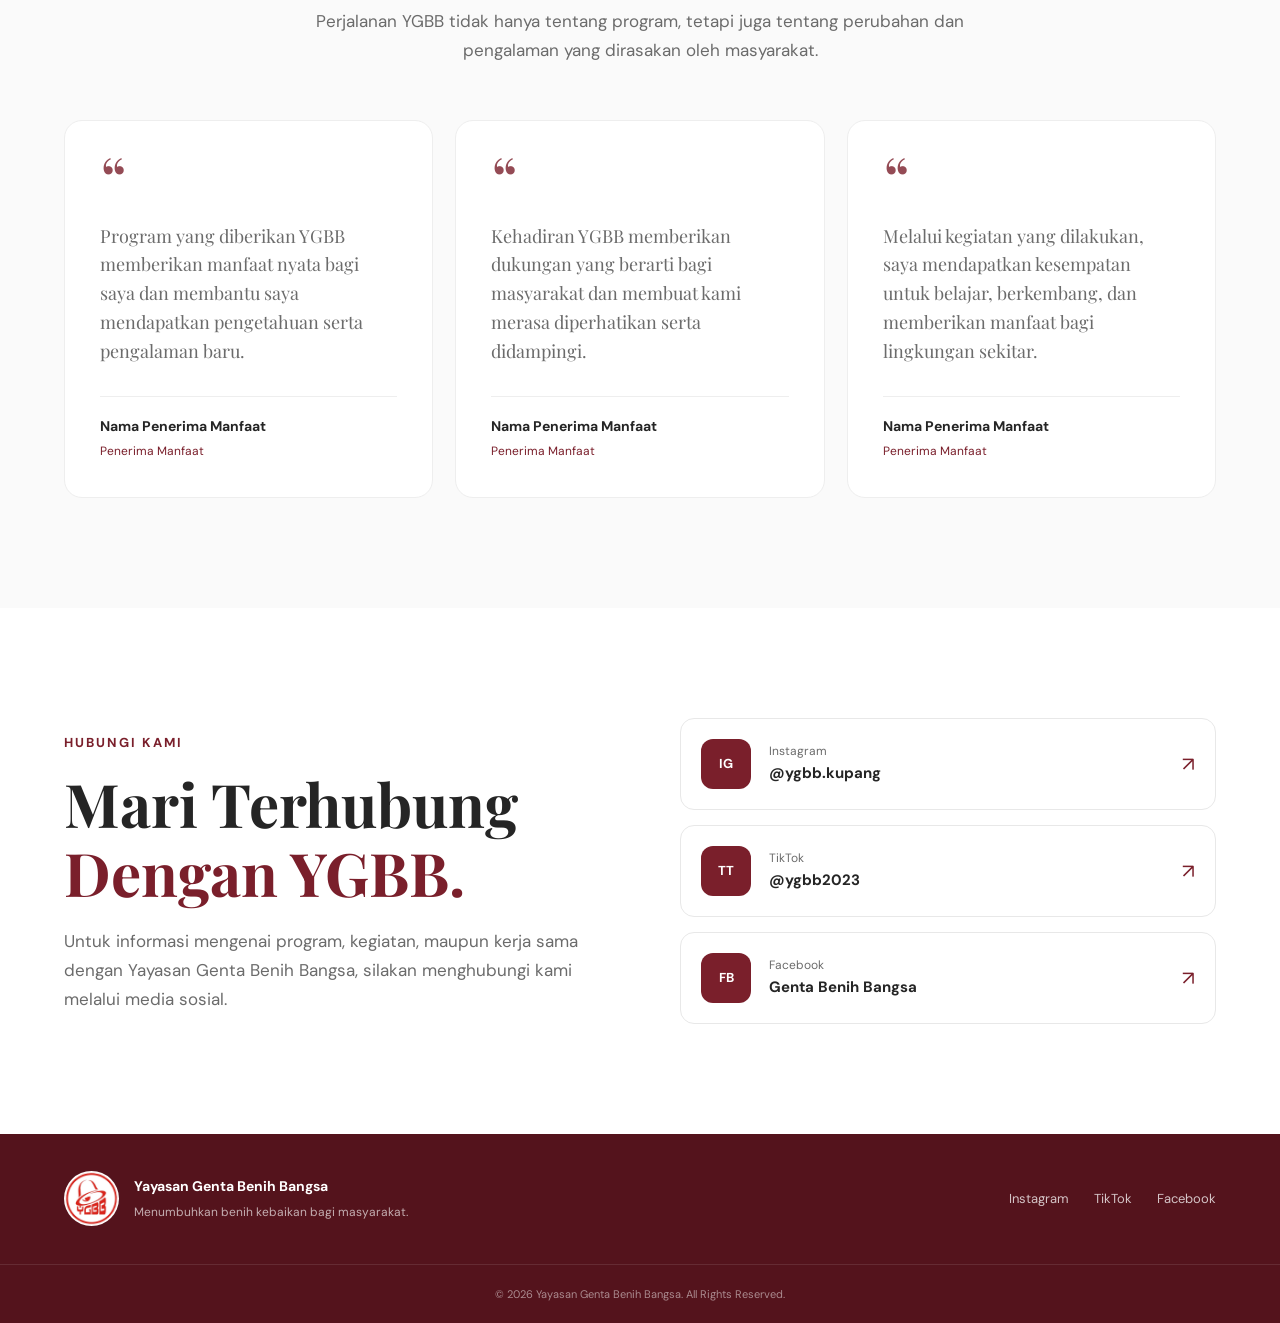
==== commit cfcbcb9f: "Update index.html" ====
--- a/index.html
+++ b/index.html
@@ -300,7 +300,7 @@
                         <div class="founder-name">
 
                             <strong>
-                                Karel Zet Lodowik Koro
+                                Dr. Karel Koro
                             </strong>
 
                             <span>
@@ -400,10 +400,10 @@
 
                         <div class="program-image">
 
-                            <span>
-                                FOTO
-                            </span>
-
+                             <img
+                            src="assets/images/programs/gizi-pangan/gizi-pangan-02.png"
+                            alt="Dokumentasi Program Gizi & Pangan"
+                            >
                         </div>
 
 
@@ -445,10 +445,10 @@
 
                         <div class="program-image">
 
-                            <span>
-                                FOTO
-                            </span>
-
+                             <img
+                            src="assets/images/programs/pemberdayaan/pemberdayaan-01.jpeg"
+                            alt="Dokumentasi Program Gizi & Pangan"
+                            >
                         </div>
 
 
@@ -490,10 +490,10 @@
 
                         <div class="program-image">
 
-                            <span>
-                                FOTO
-                            </span>
-
+                             <img
+                            src="assets/images/programs/literasi-kebudayaan/literasi-kebudayaan-02.jpeg"
+                            alt="Dokumentasi Program Gizi & Pangan"
+                            >
                         </div>
 
 
@@ -535,10 +535,10 @@
 
                         <div class="program-image">
 
-                            <span>
-                                FOTO
-                            </span>
-
+                             <img
+                            src="assets/images/programs/spiritual-religi/spiritual-religi-05.jpeg"
+                            alt="Dokumentasi Program Spiritual & Religi"
+                            >
                         </div>
 
 
@@ -563,6 +563,50 @@
 
                             <a
                                 href="programs/spiritual-religi.html"
+                                class="program-link"
+                            >
+                                Selengkapnya →
+                            </a>
+
+                        </div>
+
+                    </article>
+
+
+                    <!-- PROGRAM 06 -->
+
+                    <article class="program-card">
+
+                        <div class="program-image">
+
+                             <img
+                            src="assets/images/programs/sosial-kemasyarakatan/sosial-kemasyarakatan-01.jpeg"
+                            alt="Dokumentasi Program Sosial & Kemasyarakatan"
+                            >
+                        </div>
+
+
+                        <div class="program-content">
+
+                            <span class="program-number">
+                                06
+                            </span>
+
+
+                            <h3>
+                                Sosial & Kemasyarakatan
+                            </h3>
+
+
+                            <p>
+                                Program yang berfokus pada kepedulian sosial,
+                                pelayanan kemasyarakatan,serta pemberian dukungan
+                                bagi masyarakat yang membutuhkan.
+                            </p>
+
+
+                            <a
+                                href="programs/sosial-kemasyarakatan.html"
                                 class="program-link"
                             >
                                 Selengkapnya →
